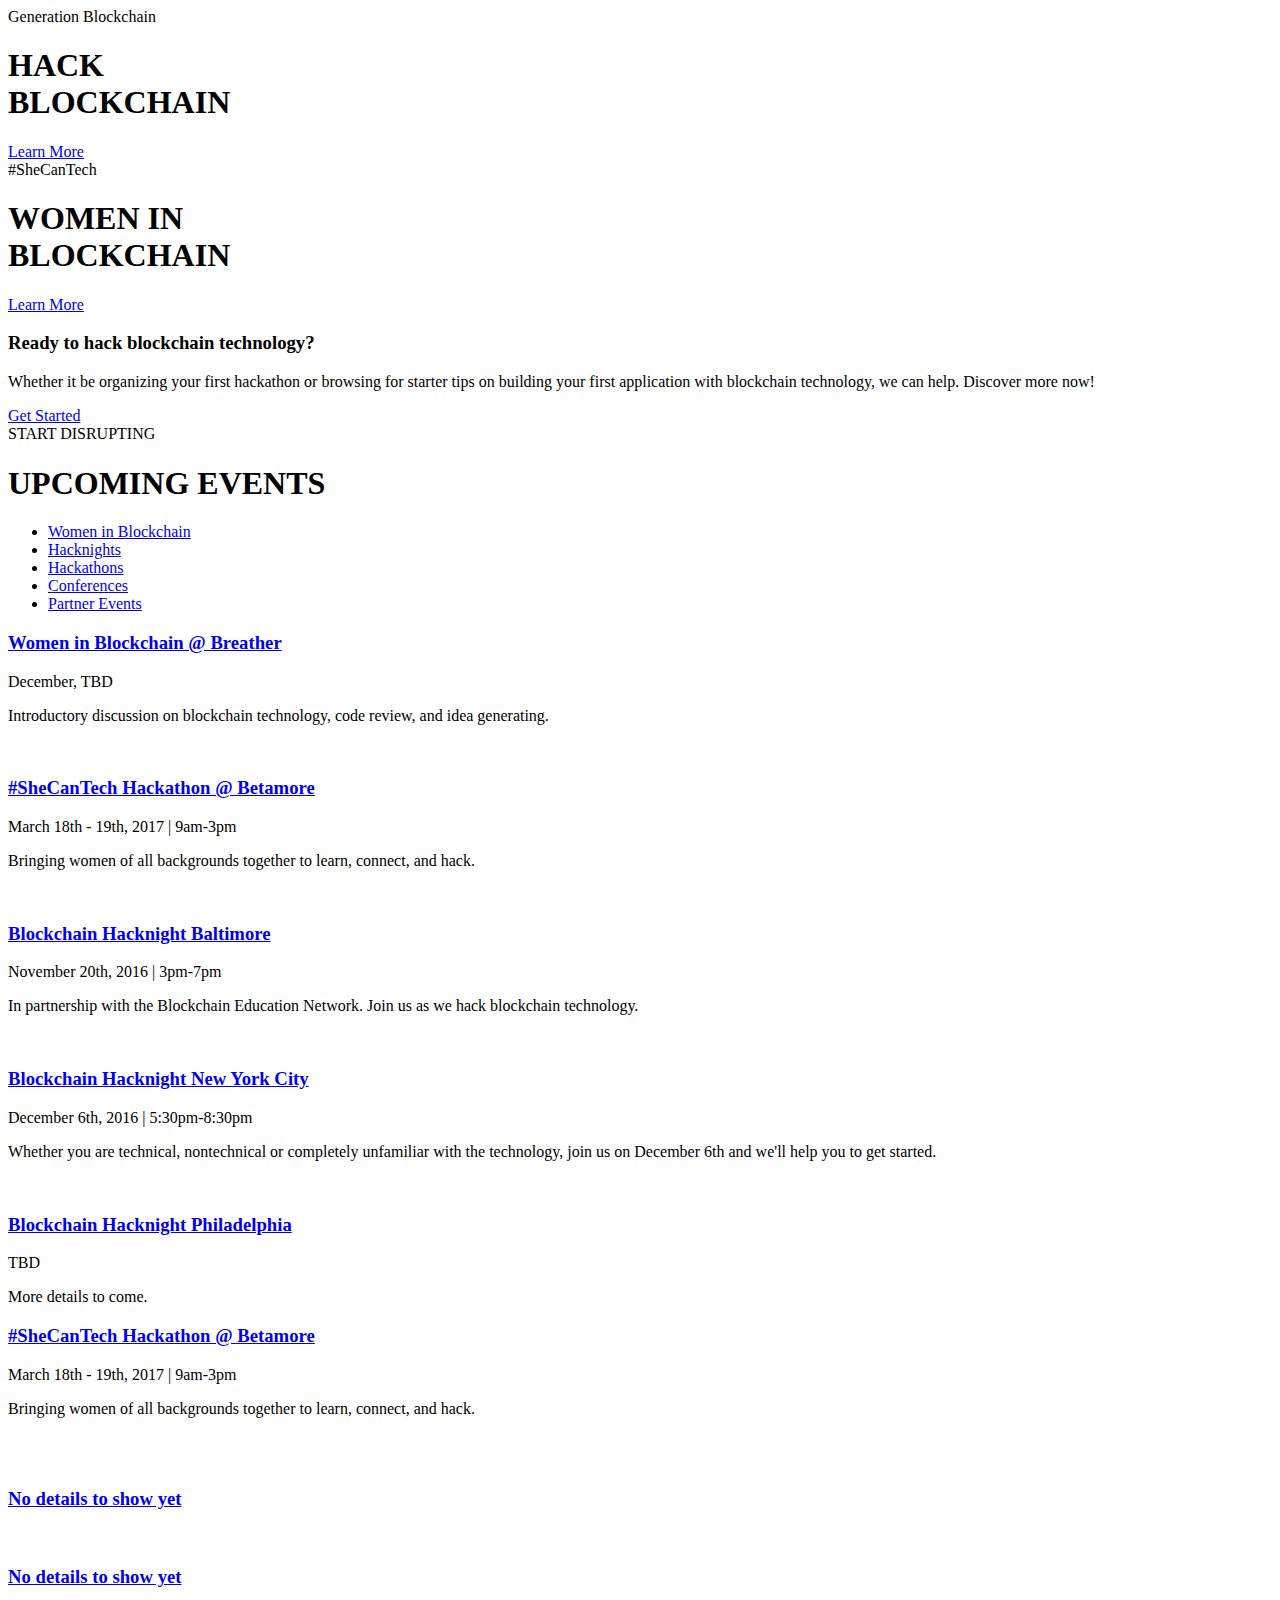
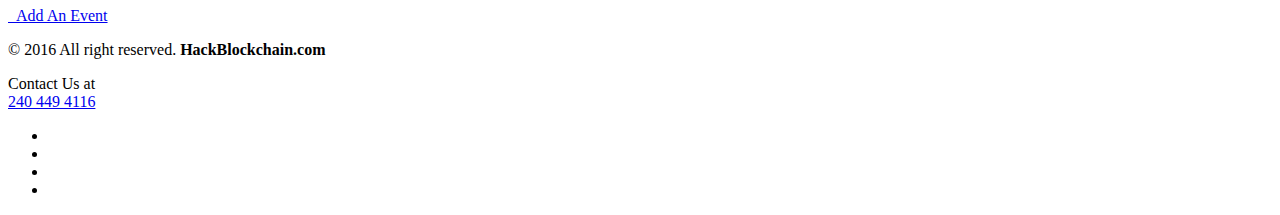
==== index.html @ 203daf5e "Update index.html" ====
<!DOCTYPE html>
<!--[if IE 9]> <html lang="en" class="ie9"> <![endif]-->
<!--[if !IE]><!--> <html lang="en"> <!--<![endif]-->
<head>
	<title>Hack Blockchain</title>

	<!-- Meta -->
  <meta charset="utf-8">
  <meta http-equiv="X-UA-Compatible" content="IE=Edge">
  <meta name="viewport" content="width=device-width, initial-scale=1.0">
  <meta name="description" content="HackBlockchain.com">
  <meta name="author" content="HackBlockchain.com">

	<!-- Web Fonts -->
	<link href='https://fonts.googleapis.com/css?family=Ek+Mukta:400,600,700' rel='stylesheet' type='text/css'>	<link href='https://fonts.googleapis.com/css?family=Niconne' rel='stylesheet' type='text/css'>

	<!-- CSS Global Compulsory -->
  <link rel="stylesheet" href="assets/plugins/bootstrap/css/bootstrap.min.css">
  <link rel="stylesheet" href="assets/css/app.css">
  <link rel="stylesheet" href="assets/css/blocks.css">
  <link rel="stylesheet" href="assets/css/one.style.css">

	<!-- CSS Footer -->

	<!-- CSS Implementing Plugins -->
	<link rel="stylesheet" href="assets/plugins/animate.css">
	<link rel="stylesheet" href="assets/plugins/line-icons/line-icons.css">
	<link rel="stylesheet" href="assets/plugins/font-awesome/css/font-awesome.min.css">
	<link rel="stylesheet" href="assets/plugins/owl-carousel2/assets/owl.carousel.css">
	<link rel="stylesheet" href="assets/plugins/cube-portfolio/cubeportfolio/css/css/cubeportfolio.min.css">
	<link rel="stylesheet" href="assets/plugins/cube-portfolio/cubeportfolio/custom/custom-cubeportfolio.css">
	<link rel="stylesheet" href="assets/plugins/hover-effects/css/custom-hover-effects.css">
	<link rel="stylesheet" href="assets/plugins/sky-forms-pro/skyforms/css/sky-forms.css">
	<link rel="stylesheet" href="assets/plugins/sky-forms-pro/skyforms/custom/custom-sky-forms.css">
	<link rel="stylesheet" href="assets/plugins/pace/pace-flash.css">

  <!-- CSS Theme -->
  <link rel="stylesheet" href="Site/assets/css/construction.style.css">
  <link rel="stylesheet" href="Site/assets/css/global.css">

  <!-- CSS Customization -->
</head>

<body id="body" data-spy="scroll" class="demo-lightbox-gallery font-main promo-padding-top">
	<main class="wrapper">

		<!-- Promo Block-->
		<section class="promo-section" id="intro">
			<div class="container-fluid no-column-space">
				<div class="row">
					<div class="col-sm-6">
						<div class="fullscreen-static-image1 fullheight promo-block">
							<div class="promo-block__content g-pr-50">
								<div class="text-right pull-right">
									<span class="promo__pretitle g-dp-block g-mb-20">Generation Blockchain</span>
									<h1 class="promo__title promo__title--right-bar g-pr-30 font-main g-mb-30">HACK<br> BLOCKCHAIN</h1>
									<a href="http://hacblockchain.org" class="btn-u btn-u--construction trim">Learn More <i class="g-ml-10 fa btn-u__fa fa-arrow-left"></i></a>
								</div>
							</div>
						</div>
					</div>

					<div class="col-sm-6">
						<div class="fullscreen-static-image2 fullheight promo-block">
							<div class="promo-block__content g-pl-50">
								<div class="text-left pull-left">
									<span class="promo__pretitle g-dp-block g-mb-20">#SheCanTech</span>
									<h1 class="promo__title g-pl-30 promo__title--left-bar font-main g-mb-30">WOMEN IN<br> BLOCKCHAIN</h1>
									<a href="http://herblockchain.org" class="btn-u btn-u--construction trim"><i class="g-mr-10 fa btn-u__fa fa-arrow-right"></i> Learn More</a>
								</div>
							</div>
						</div>
					</div>
				</div>
			</div>
		</section>
		<!-- End Promo Block -->

		<!-- About -->
		<section id="about">
			<div class="container-fluid no-padding with-bg with-bg--1">
				<div class="color-overlay"></div>
				<div class="container">
					<!-- call to action -->
					<div class=" row g-pt-20 g-pb-30">
						<div class="col-lg-12 col-sm-12">
							<div class="call-action-v1 call-action-v1-boxed">
		            <div class="call-action-v1-box">
		                <div class="call-action-v1-in">
		                    <h3 class="cta__title font-main">Ready to hack blockchain technology?</h3>
		                    <p class="cta__text">Whether it be organizing your first hackathon or browsing for starter tips on building your first application with blockchain technology, we can help. Discover more now!</p>
		                </div>
		                <div class="call-action-v1-in inner-btn page-scroll">
		                    <a href="#" class="btn-u btn-u--construction trim"><i class="g-mr-10 fa btn-u__fa fa-arrow-right"></i> Get Started</a>
		                </div>
		            </div>
			        </div>
		        </div>
					</div>
				</div>
			</div>
		</section>
		<!-- End About -->

		<!-- Our Services -->
		<section id="services">
			<div class="container content-lg g-pb-90">
				<div class="heading-v14 text-center g-mb-100">
					<span class="heading-v14__block-name g-dp-block g-mb-20">START DISRUPTING</span>
					<h1 class="heading-v14__title font-main">UPCOMING EVENTS</h1>
				</div>
				<!-- Tab v3 -->
				<div class="row tab-v3">
					<div class="col-sm-3">
						<ul class="nav nav-pills nav-stacked">
							<li class="active">
								<a href="#planning" data-toggle="tab">
							 		<i class="g-mr-10 fa tab__fa fa-arrow-right"></i> Women in Blockchain
							 	</a>
						 	</li>
							<li>
								<a href="#documentation" data-toggle="tab">
									<i class="g-mr-10 fa tab__fa fa-arrow-right"></i> Hacknights
								</a>
							</li>
							<li>
								<a href="#materials" data-toggle="tab">
									<i class="g-mr-10 fa tab__fa fa-arrow-right"></i> Hackathons
								</a>
							</li>
							<li>
								<a href="#exterior-d" data-toggle="tab">
									<i class="g-mr-10 fa tab__fa fa-arrow-right"></i> Conferences
								</a>
							</li>
							<li class="last">
								<a href="#interior-d" data-toggle="tab">
									<i class="g-mr-10 fa tab__fa fa-arrow-right"></i> Partner Events
								</a>
							</li>
						</ul>
					</div>
					<div class="col-sm-9">
						<div class="tab-content">
							<div class="tab-pane fade in active" id="planning">
								<div class="row">
									<div class="col-sm-4 g-sm-mb-50">
										<h3 class="service__title font-main g-mb-10"><a href="#">Women in Blockchain @ Breather</a></h3>
										<p class="service__text">December, TBD</p>
										<p>Introductory discussion on blockchain technology, code review, and idea generating.</p>
										<img class="img-responsive g-mb-20" src="Site/assets/img/download.png" alt="">
									</div>

									<div class="col-sm-4 g-sm-mb-50">
										<h3 class="service__title font-main g-mb-10"><a href="#">#SheCanTech Hackathon @ Betamore</a></h3>
										<p class="service__text">March 18th - 19th, 2017 | 9am-3pm</p>
										<p>Bringing women of all backgrounds together to learn, connect, and hack.</p>
										<img class="img-responsive g-mb-20" src="Site/assets/img/betamore-fb.jpg" alt="">
									</div>
								</div>
							</div>
							<div class="tab-pane fade in" id="documentation">
								<div class="row">
									<div class="col-sm-4 g-sm-mb-50">
										<h3 class="service__title font-main g-mb-10"><a href="#">Blockchain Hacknight Baltimore</a></h3>
										<p class="service__text">November 20th, 2016 | 3pm-7pm</p>
										<p>In partnership with the Blockchain Education Network. Join us as we hack blockchain technology.</p>
										<img class="img-responsive g-mb-20" src="Site/assets/img/unallocated.png" alt="">
									</div>

									<div class="col-sm-4 g-sm-mb-50">
										<h3 class="service__title font-main g-mb-10"><a href="#">Blockchain Hacknight New York City</a></h3>
										<p class="service__text">December 6th, 2016 | 5:30pm-8:30pm</p>
										<p> Whether you are technical, nontechnical or completely unfamiliar with the technology, join us on December 6th and we'll help you to get started.</p>
										<img class="img-responsive g-mb-20" src="Site/assets/img/byte-academy-logo.png" alt="">
									</div>

									<div class="col-sm-4">
										<h3 class="service__title font-main g-mb-10"><a href="#">Blockchain Hacknight Philadelphia</a></h3>
										<p class="service__text">TBD</p>
										<p>More details to come.</p>
									</div>
								</div>
							</div>
							<div class="tab-pane fade in" id="materials">
								<div class="row">
									<div class="col-sm-4 g-sm-mb-50">
										<h3 class="service__title font-main g-mb-10"><a href="#">#SheCanTech Hackathon @ Betamore</a></h3>
										<p class="service__text">March 18th - 19th, 2017 | 9am-3pm</p>
										<p>Bringing women of all backgrounds together to learn, connect, and hack.</p>
										<img class="img-responsive g-mb-20" src="Site/assets/img/betamore-fb.jpg" alt="">
									</div>
								</div>
							</div>
							<div class="tab-pane fade in" id="exterior-d">
								<div class="row">
									<div class="col-lg-12 g-mb-30">
										<img class="img-responsive g-mb-20" src="" alt="">
										<h3 class="service__title font-main g-mb-10"><a href="#">No details to show yet</a></h3>
									</div>
								</div>
							</div>
							<div class="tab-pane fade in" id="interior-d">
								<div class="row">
									<div class="row">
									<div class="col-lg-12 g-mb-30">
										<img class="img-responsive g-mb-20" src="" alt="">
										<h3 class="service__title font-main g-mb-10"><a href="#">No details to show yet</a></h3>
									</div>
								</div>
								</div>
							</div>
						</div>
						<a href="#" class="btn-u btn-u-default"><i class="fa fa-clock-o"></i>&nbsp;&nbsp;Add An Event</a>
					</div>
				</div>
				<!-- Tab v3 -->
			<!--</div>-->
			</div>
		</section>
		<!-- Footer -->
		<footer class="footer">
			<div class="container-fluid no-padding with-bg with-bg--6">
				<div class="color-overlay"></div>
				<div class="container content-md">
					<div class="row">
						<div class="col-md-5 text-left text-sm-center g-sm-mb-20 g-pt-30">
							<p class="footer__text">&copy; 2016 All right reserved.<strong> HackBlockchain.com</strong></p>
						</div>
						<div class="col-md-2 text-center g-sm-mb-20 g-pt-20">
							<p class="footer__support">Contact Us at<br> <span class="footer__support--phone"><a href="tel:2404494116">240 449 4116</a></span></p>
						</div>
						<div class="col-md-5 text-right text-sm-center g-pt-25">
							<ul class="list-inline footer__list">
								<li><a href="https://twitter.com/HackBlockchain"><i class="icon-custom footer__fa icon-sm fa fa-twitter"></i></a></li>
								<li><a href="https://github.com/HackBlock"><i class="icon-custom footer__fa icon-sm fa fa-github"></i></a></li>
								<li><a href="http://instagram.com/hackblockchain"><i class="icon-custom footer__fa icon-sm fa fa-instagram"></i></a></li>
								<li><a href="https://www.linkedin.com/company/HackBlockchain.com"><i class="icon-custom footer__fa icon-sm fa fa-linkedin"></i></a></li>
							</ul>
						</div>
					</div>
				</div>
			</div>
		</footer>
		<!-- End Footer -->
	</main>

	<!-- JS Global Compulsory -->
	<script src="assets/plugins/jquery/jquery.min.js"></script>
	<script src="assets/plugins/jquery/jquery-migrate.min.js"></script>
	<script src="assets/plugins/bootstrap/js/bootstrap.min.js"></script>

	<!-- JS Implementing Plugins -->
	<script src="assets/plugins/smoothScroll.js"></script>
	<script src="assets/plugins/jquery.easing.min.js"></script>
	<script src="assets/plugins/pace/pace.min.js"></script>
	<script src="assets/plugins/owl-carousel2/owl.carousel.min.js"></script>
 	<script src="assets/plugins/sky-forms-pro/skyforms/js/jquery.form.min.js"></script>
	<script src="assets/plugins/sky-forms-pro/skyforms/js/jquery.validate.min.js"></script>
	<script src="assets/plugins/cube-portfolio/cubeportfolio/js/jquery.cubeportfolio.min.js"></script>
	<script src="assets/plugins/modernizr.js"></script>
	<script src="assets/plugins/backstretch/jquery.backstretch.min.js"></script>

	<!-- JS Page Level-->
	<script src="assets/js/one.app.js"></script>
	<script src="Site/assets/js/plugins/owl2-carousel-v1.js"></script>
	<script src="Site/assets/js/plugins/owl2-carousel-v2.js"></script>
	<script src="Site/assets/js/plugins/owl2-carousel-v3.js"></script>
	<script src="Site/assets/js/plugins/cube-portfolio.js"></script>
 	<script src="Site/assets/js/forms/contact.js"></script>
	<script src="promo.js"></script>
	<script>
		$(function() {
			App.init();
			Owl2Carouselv1.initOwl2Carouselv1();
			Owl2Carouselv2.initOwl2Carouselv2();
			Owl2Carouselv3.initOwl2Carouselv3();
			ContactForm.initContactForm();
		});
	</script>
	<!--[if lt IE 10]>
	  <script src="../assets/plugins/sky-forms-pro/skyforms/js/jquery.placeholder.min.js"></script>
	<![endif]-->
</body>
</html>
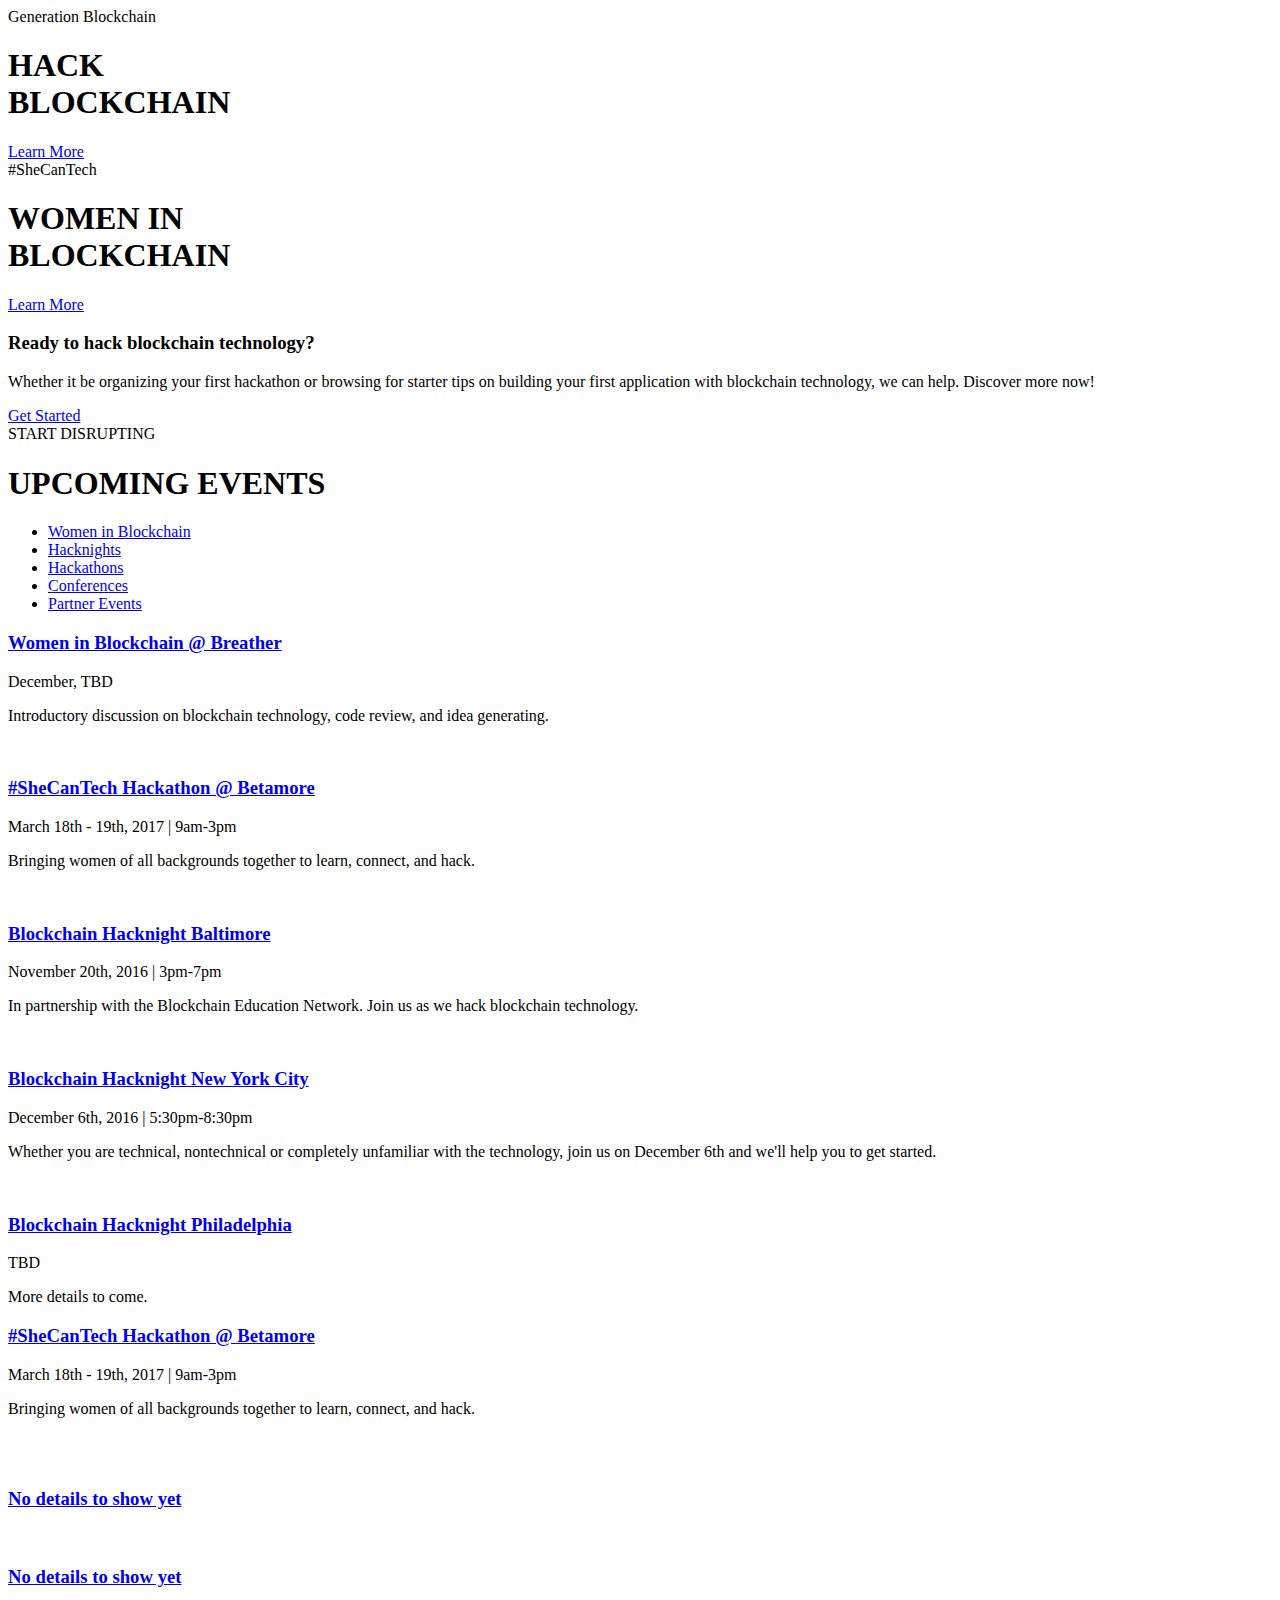
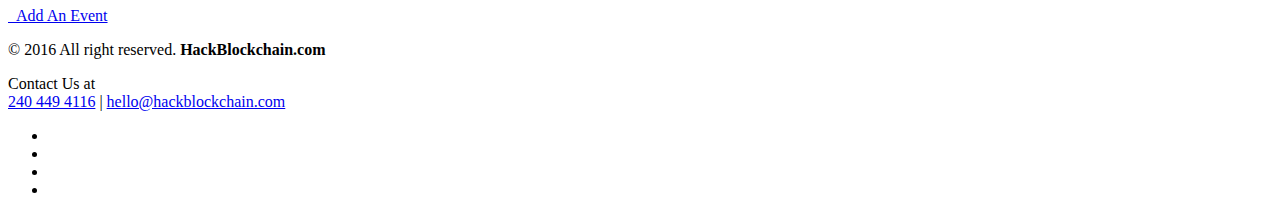
==== commit 4b6d688c: "Update index.html" ====
--- a/index.html
+++ b/index.html
@@ -54,7 +54,7 @@
 								<div class="text-right pull-right">
 									<span class="promo__pretitle g-dp-block g-mb-20">Generation Blockchain</span>
 									<h1 class="promo__title promo__title--right-bar g-pr-30 font-main g-mb-30">HACK<br> BLOCKCHAIN</h1>
-									<a href="http://hacblockchain.org" class="btn-u btn-u--construction trim">Learn More <i class="g-ml-10 fa btn-u__fa fa-arrow-left"></i></a>
+									<a href="http://hackblockchain.org" class="btn-u btn-u--construction trim">Learn More <i class="g-ml-10 fa btn-u__fa fa-arrow-left"></i></a>
 								</div>
 							</div>
 						</div>
@@ -91,7 +91,7 @@
 		                    <p class="cta__text">Whether it be organizing your first hackathon or browsing for starter tips on building your first application with blockchain technology, we can help. Discover more now!</p>
 		                </div>
 		                <div class="call-action-v1-in inner-btn page-scroll">
-		                    <a href="#" class="btn-u btn-u--construction trim"><i class="g-mr-10 fa btn-u__fa fa-arrow-right"></i> Get Started</a>
+		                    <a href="https://airtable.com/shrowaLKijEaXa9zI" class="btn-u btn-u--construction trim"><i class="g-mr-10 fa btn-u__fa fa-arrow-right"></i> Get Started</a>
 		                </div>
 		            </div>
 			        </div>
@@ -228,7 +228,7 @@
 							<p class="footer__text">&copy; 2016 All right reserved.<strong> HackBlockchain.com</strong></p>
 						</div>
 						<div class="col-md-2 text-center g-sm-mb-20 g-pt-20">
-							<p class="footer__support">Contact Us at<br> <span class="footer__support--phone"><a href="tel:2404494116">240 449 4116</a></span></p>
+							<p class="footer__support">Contact Us at<br> <span class="footer__support--phone"><a href="tel:2404494116">240 449 4116</a> | <a href="mailto:hello@hackblockchain.com">hello@hackblockchain.com</a></span></p>
 						</div>
 						<div class="col-md-5 text-right text-sm-center g-pt-25">
 							<ul class="list-inline footer__list">
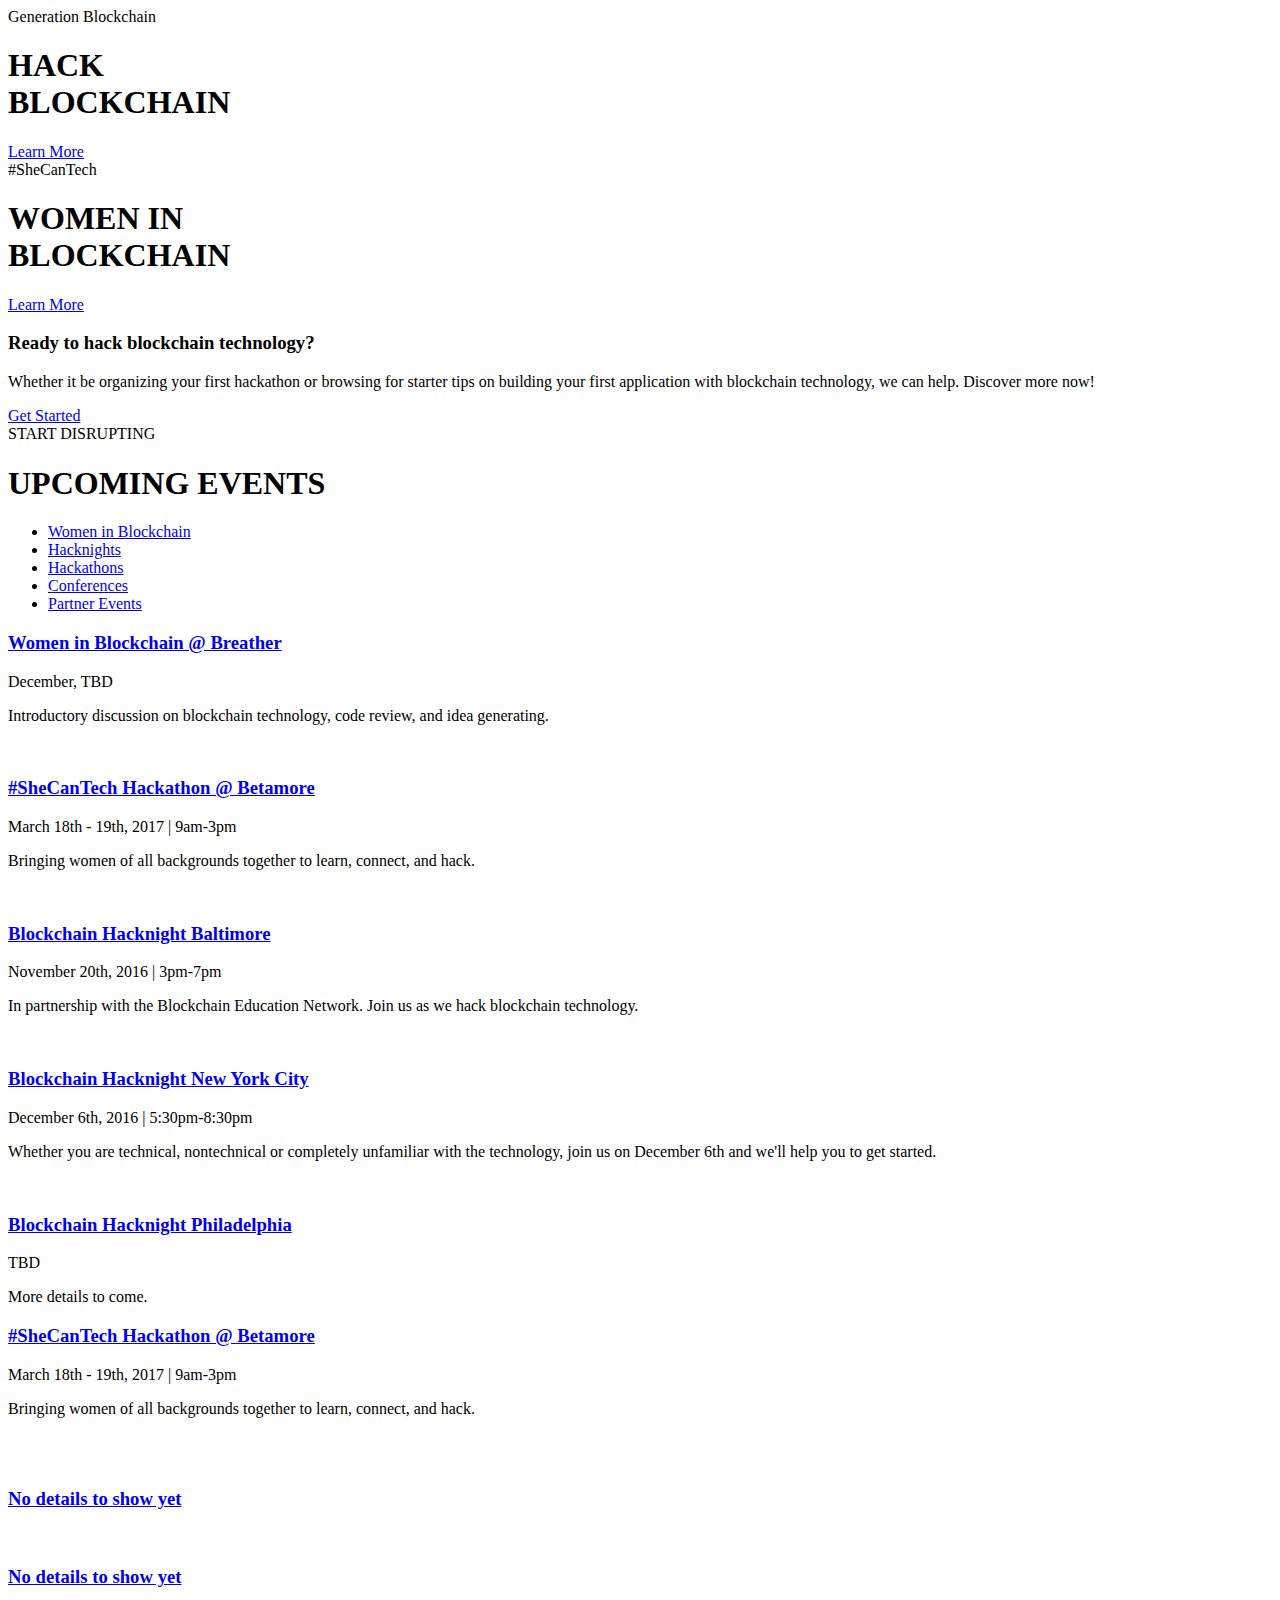
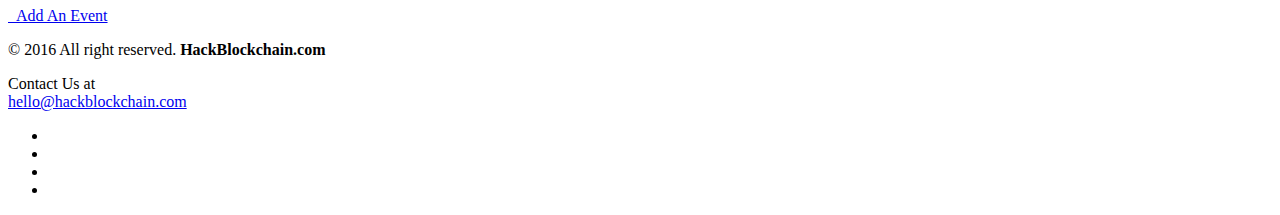
==== commit 12ba1357: "Update index.html" ====
--- a/index.html
+++ b/index.html
@@ -228,7 +228,7 @@
 							<p class="footer__text">&copy; 2016 All right reserved.<strong> HackBlockchain.com</strong></p>
 						</div>
 						<div class="col-md-2 text-center g-sm-mb-20 g-pt-20">
-							<p class="footer__support">Contact Us at<br> <span class="footer__support--phone"><a href="tel:2404494116">240 449 4116</a> | <a href="mailto:hello@hackblockchain.com">hello@hackblockchain.com</a></span></p>
+							<p class="footer__support">Contact Us at<br> <span class="footer__support--phone"><a href="mailto:hello@hackblockchain.com">hello@hackblockchain.com</a></span></p>
 						</div>
 						<div class="col-md-5 text-right text-sm-center g-pt-25">
 							<ul class="list-inline footer__list">
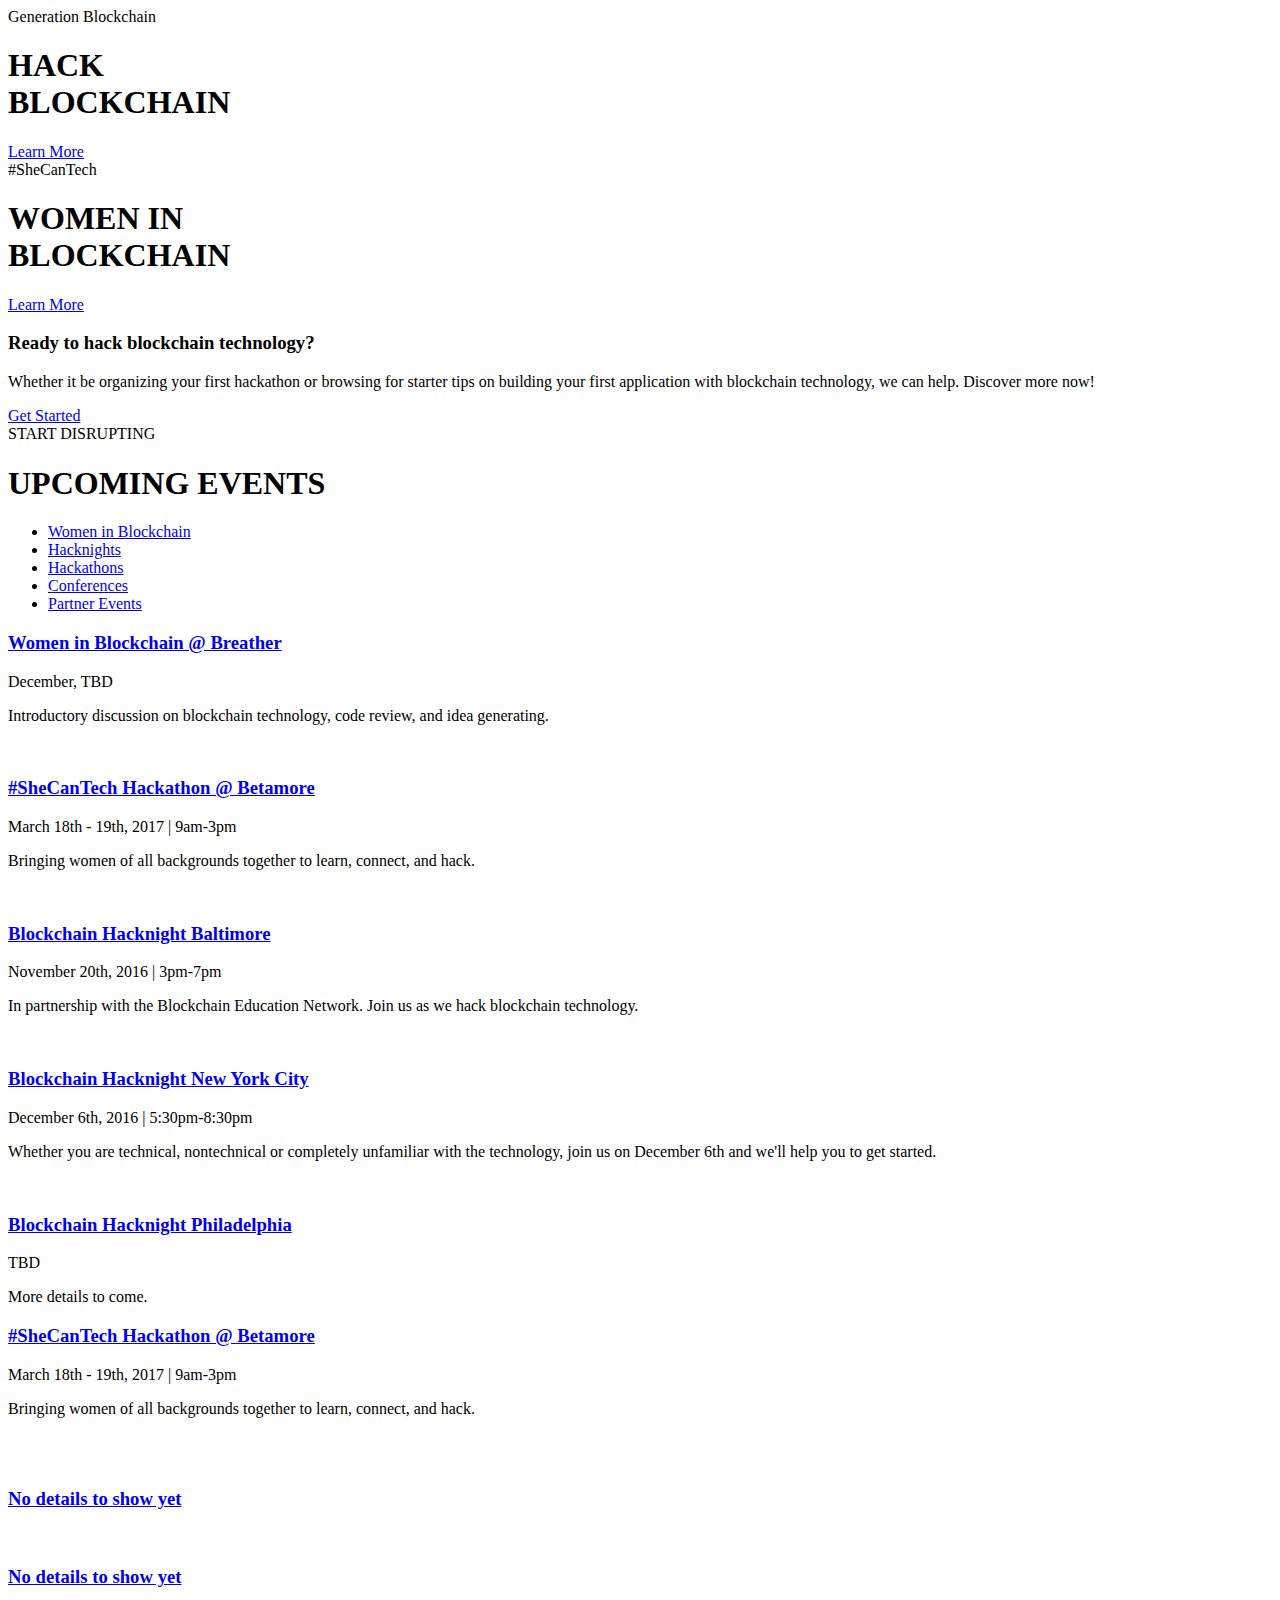
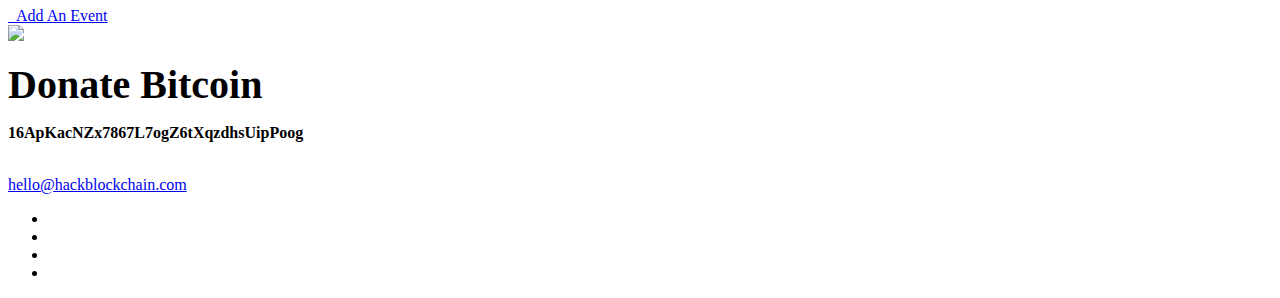
==== commit 30c497a0: "Update index.html" ====
--- a/index.html
+++ b/index.html
@@ -224,11 +224,15 @@
 				<div class="color-overlay"></div>
 				<div class="container content-md">
 					<div class="row">
-						<div class="col-md-5 text-left text-sm-center g-sm-mb-20 g-pt-30">
-							<p class="footer__text">&copy; 2016 All right reserved.<strong> HackBlockchain.com</strong></p>
-						</div>
-						<div class="col-md-2 text-center g-sm-mb-20 g-pt-20">
-							<p class="footer__support">Contact Us at<br> <span class="footer__support--phone"><a href="mailto:hello@hackblockchain.com">hello@hackblockchain.com</a></span></p>
+						<div class="col-md-5 text-left text-center">
+							<div class="row">
+							<img src="Site/assets/img/Address.png">
+							</div>
+							<span><p class="footer__text"><strong  style="font-size: 40px;"> Donate Bitcoin</strong></p></span>
+							<span><p class="footer__text"><strong> 16ApKacNZx7867L7ogZ6tXqzdhsUipPoog</strong></p></span>
+						</div>
+						<div class="col-md-2 text-center">
+							<p class="footer__support"><br> <span class="footer__support--phone"><a href="mailto:hello@hackblockchain.com">hello@hackblockchain.com</a></span></p>
 						</div>
 						<div class="col-md-5 text-right text-sm-center g-pt-25">
 							<ul class="list-inline footer__list">
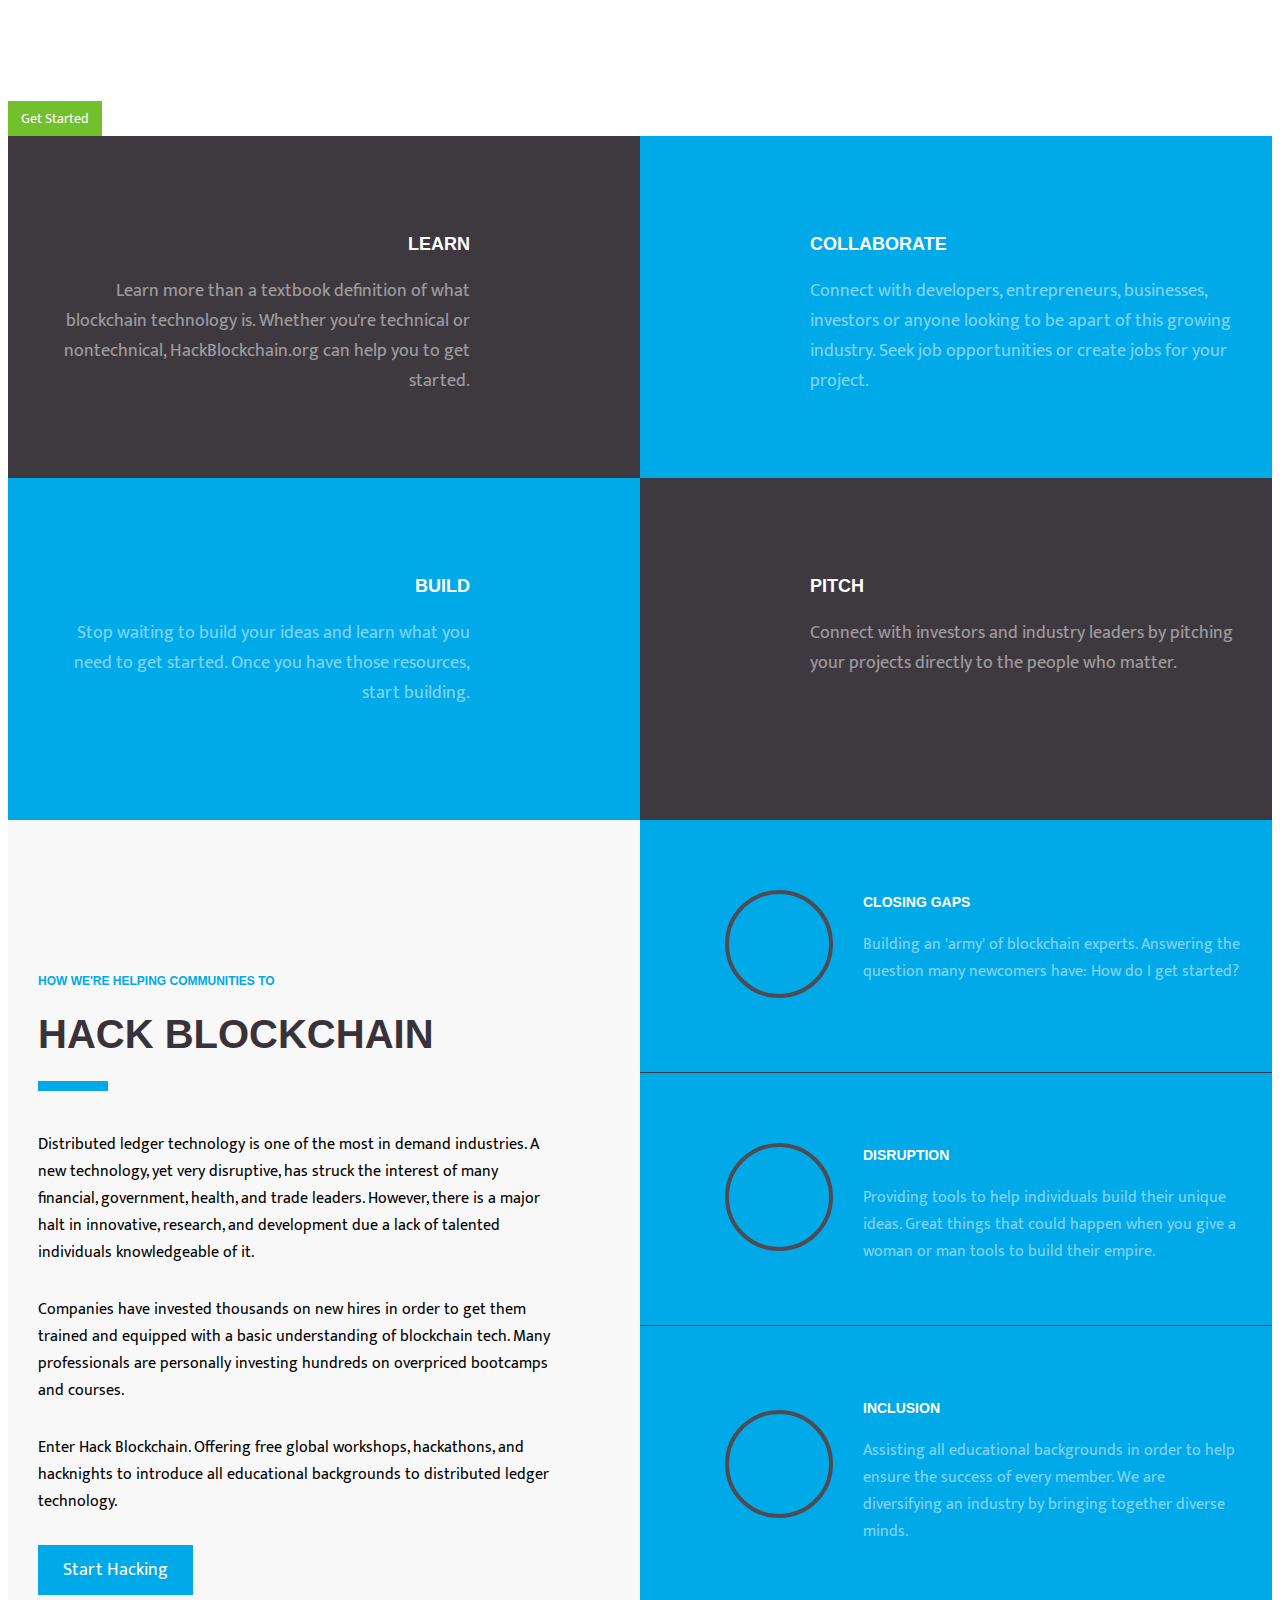
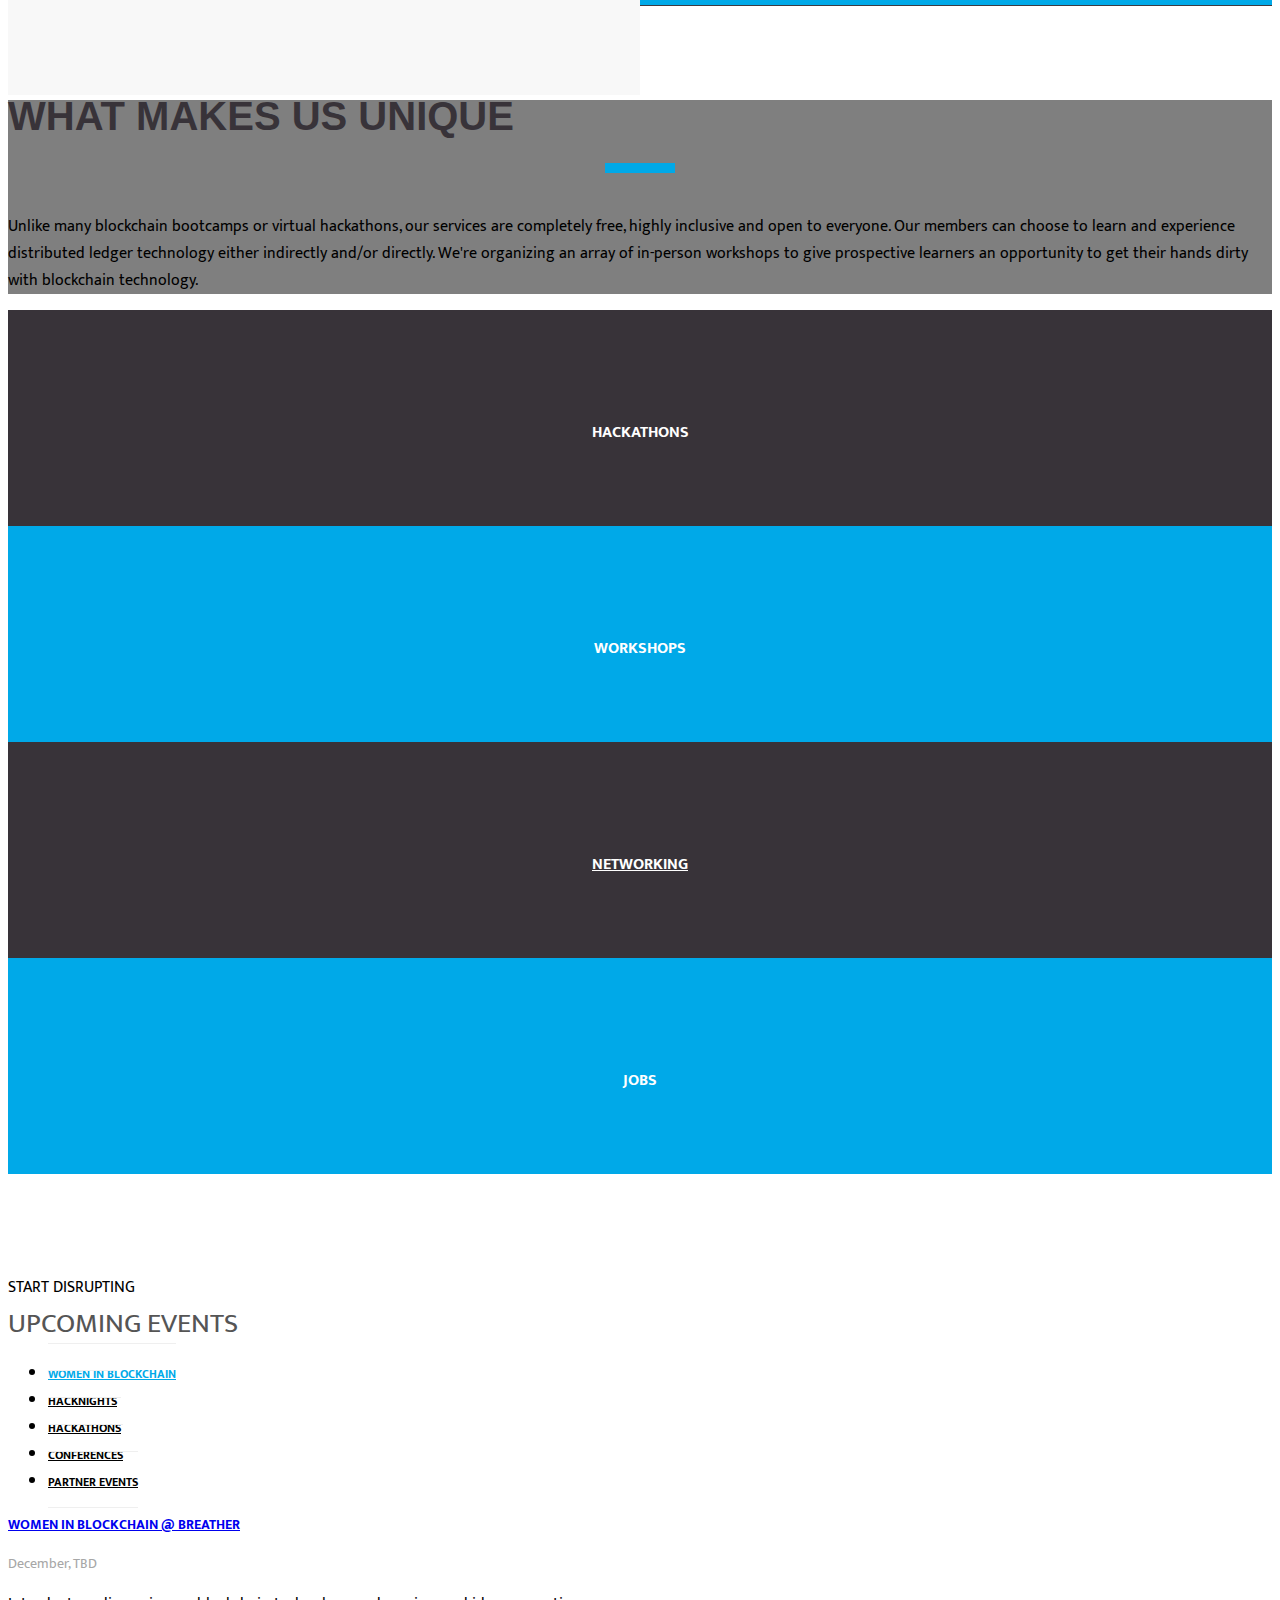
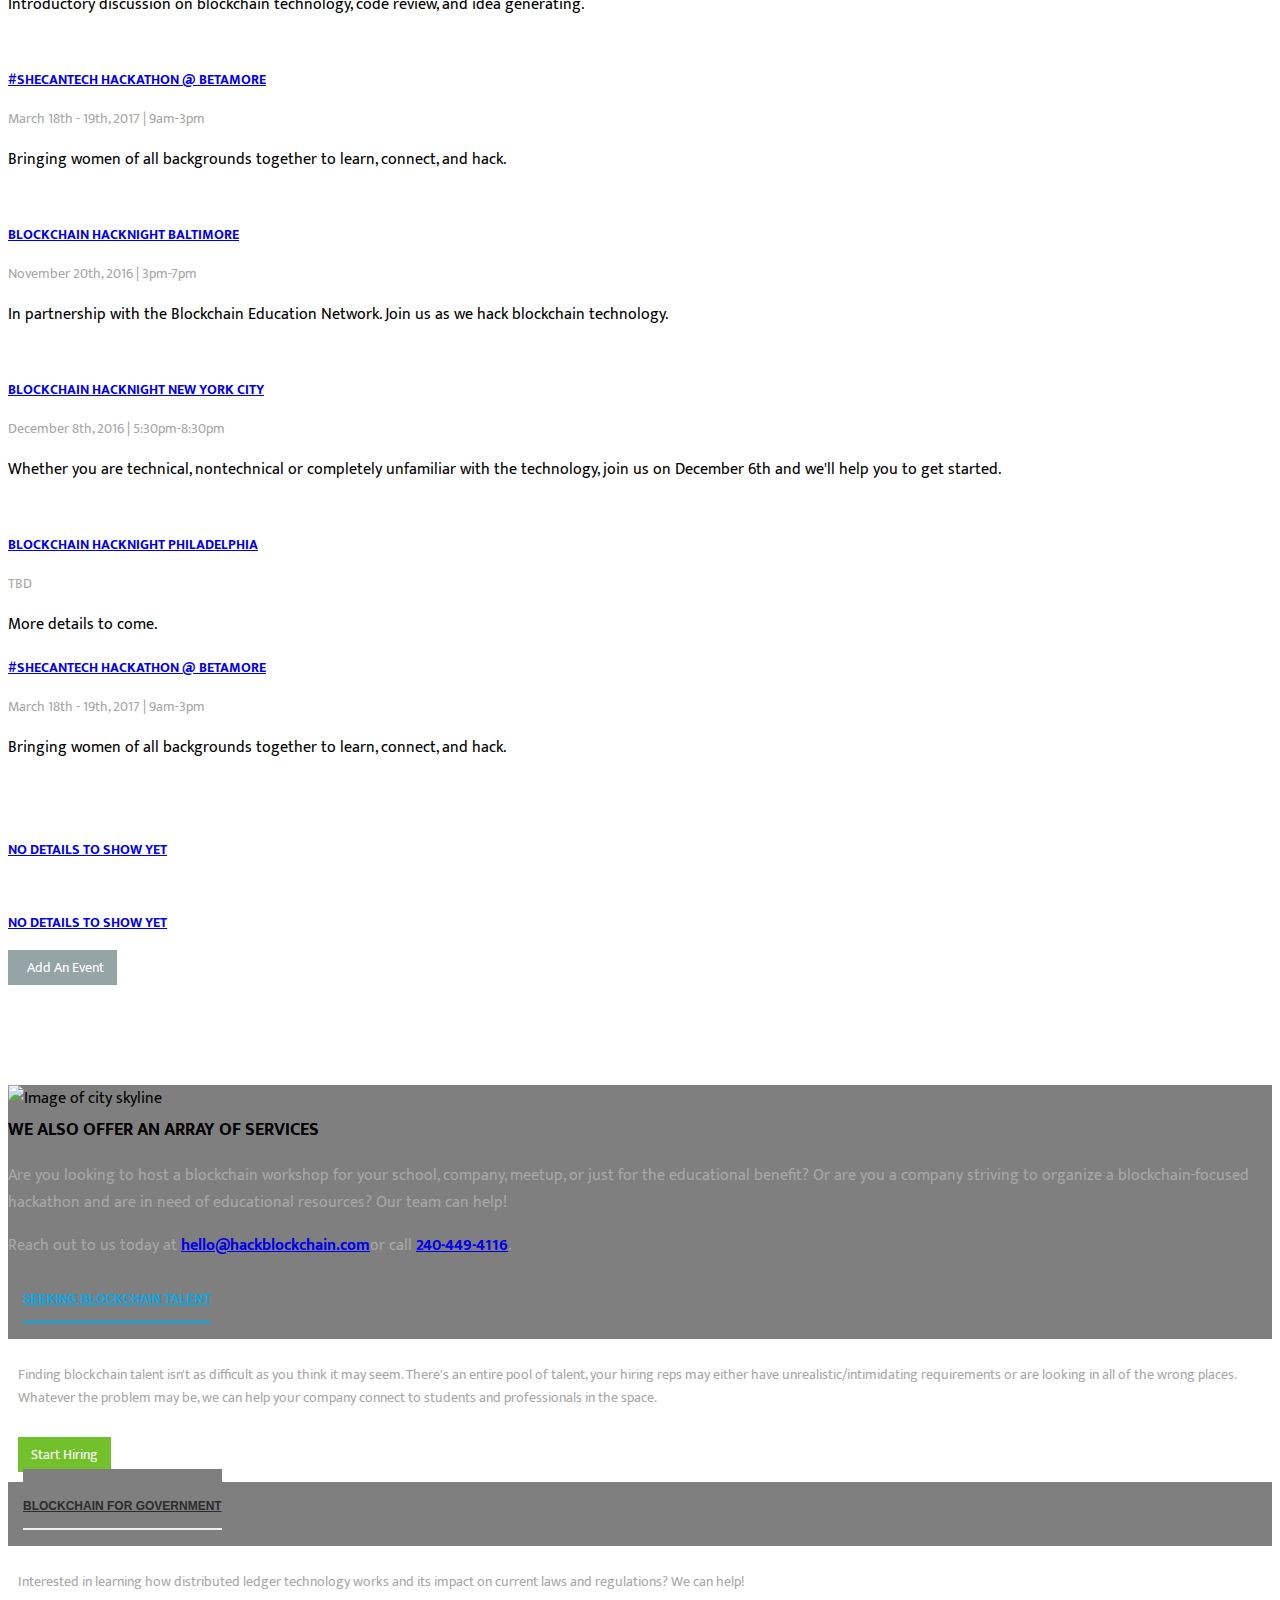
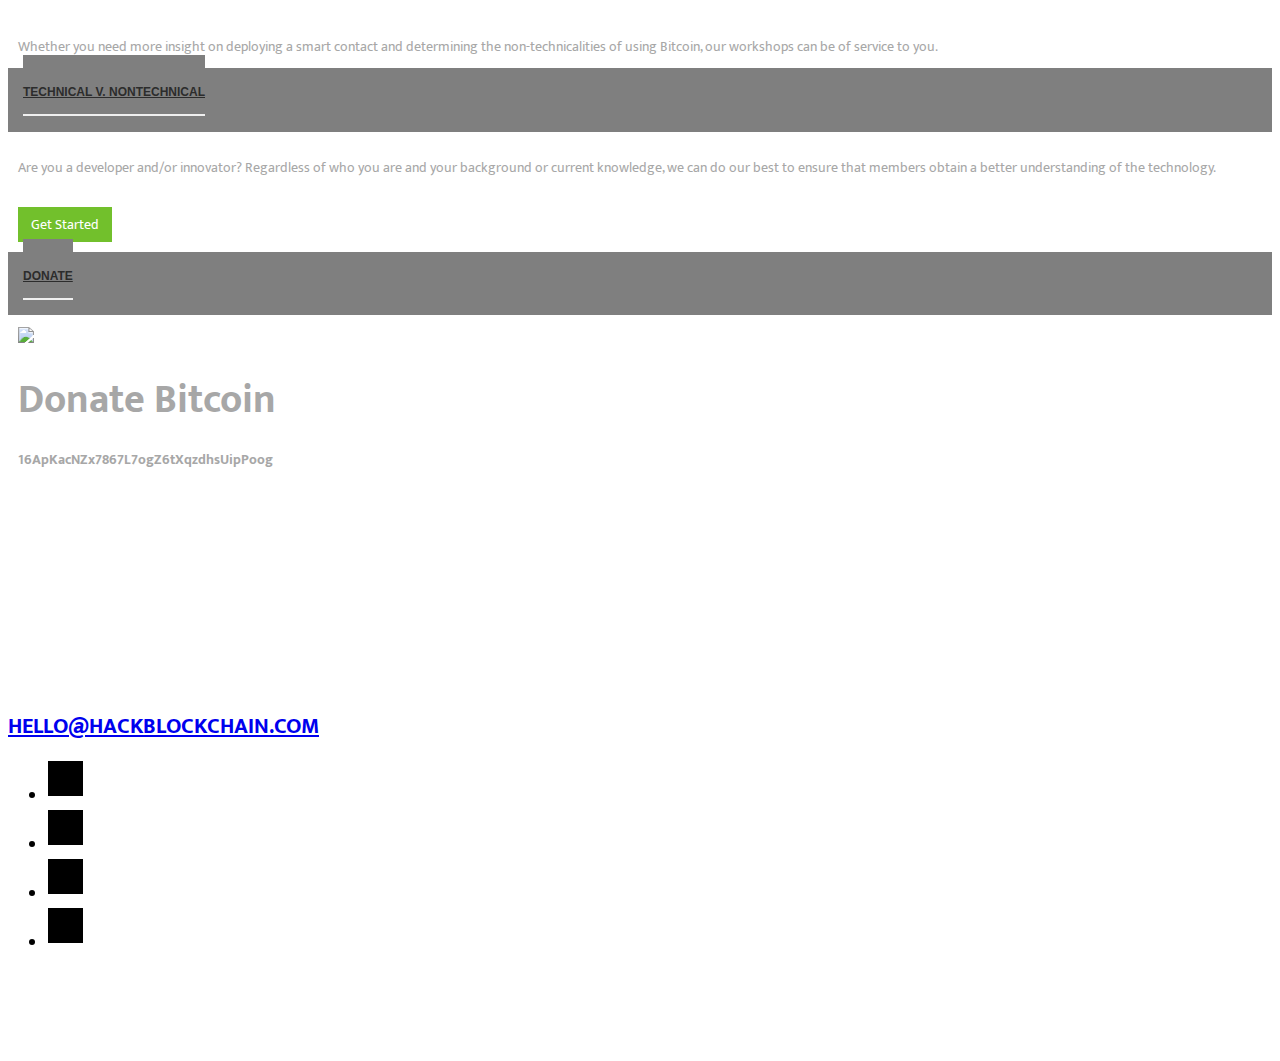
==== commit 84704a4d: "Update index.html" ====
--- a/index.html
+++ b/index.html
@@ -18,7 +18,7 @@
   <link rel="stylesheet" href="assets/plugins/bootstrap/css/bootstrap.min.css">
   <link rel="stylesheet" href="assets/css/app.css">
   <link rel="stylesheet" href="assets/css/blocks.css">
-  <link rel="stylesheet" href="assets/css/one.style.css">
+  <!--<link rel="stylesheet" href="assets/css/one.style.css">-->
 
 	<!-- CSS Footer -->
 
@@ -101,7 +101,119 @@
 			</div>
 		</section>
 		<!-- End About -->
-
+				<div class="chess-about-us equal-height-columns clearfix" id="About">
+		<div class="chess-about-us-item chess-about-us-item--1 equal-height-column" style="height:342px;">
+			<div class="chess-about-us-inner chess-about-us-inner--left">
+				<h3>LEARN</h3>
+				<p>Learn more than a textbook definition of what blockchain technology is. Whether you're technical or nontechnical, HackBlockchain.org can help you to get started. </p>
+			</div>
+		</div>
+		<div class="chess-about-us-item chess-about-us-item--2 chess-about-us-item--dark equal-height-column" style="height:342px;">
+			<div class="chess-about-us-inner chess-about-us-inner--right">
+				<h3>COLLABORATE</h3>
+				<p>Connect with developers, entrepreneurs, businesses, investors or anyone looking to be apart of this growing industry. Seek job opportunities or create jobs for your project.</p>
+			</div>
+		</div>
+		<div class="chess-about-us-item chess-about-us-item--3 chess-about-us-item--dark equal-height-column" style="height:342px;">
+			<div class="chess-about-us-inner chess-about-us-inner--left">
+				<h3>BUILD</h3>
+				<p>Stop waiting to build your ideas and learn what you need to get started. Once you have those resources, start building.</p>
+			</div>
+		</div>
+		<div class="chess-about-us-item chess-about-us-item--4 equal-height-column" style="height:342px;">
+			<div class="chess-about-us-inner chess-about-us-inner--right">
+				<h3>PITCH</h3>
+				<p>Connect with investors and industry leaders by pitching your projects directly to the people who matter.</p>
+			</div>
+		</div>
+	</div>
+	<!-- End About Us Block -->
+
+	<!-- Why We Block -->
+	<div class="why-we equal-height-columns g-heading-v7 g-mb-0 clearfix" id="WhyWe">
+		<div class="why-we-item why-we-item--light equal-height-column shannon-edit">
+			<div class="why-we-item-inner">
+				<h2 class="h2"><em class="block-name">HOW WE'RE HELPING COMMUNITIES TO</em> Hack Blockchain</h2>
+				<p>Distributed ledger technology is one of the most in demand industries. A new technology, yet very disruptive, has struck the interest of many financial, government, health, and trade leaders. However, there is a major halt in innovative, research, and development due a lack of talented individuals knowledgeable of it. </p>
+				<p>Companies have invested thousands on new hires in order to get them trained and equipped with a basic understanding of blockchain tech. Many professionals are personally investing hundreds on overpriced bootcamps and courses.</p>
+				<p>Enter Hack Blockchain. Offering free global workshops, hackathons, and hacknights to introduce all educational backgrounds to distributed ledger technology.</p>
+				<p><a href="https://airtable.com/shrowaLKijEaXa9zI" class="btn-u btn-u-lg btn-u-red btn-u-upper" type="submit">Start Hacking</a></p>
+			</div>
+		</div>
+
+		<div class="why-we-item why-we-item--dark equal-height-column shannon-edit">
+			<div class="why-we-item-inner">
+				<div class="g-display-table wow fadeInRight" data-wow-offset="20" data-wow-duration="1.75s">
+					<div class="g-display-td g-text-middle hidden-xs">
+						<i class="icon-custom icon-2lg rounded-x icon-color-u icon-border-v2 icon-line icon-magnet"></i>
+					</div>
+					<div class="g-display-td g-text-top">
+						<h4>CLOSING GAPS</h4>
+						<p>Building an 'army' of blockchain experts. Answering the question many newcomers have: How do I get started?</p>
+					</div>
+				</div>
+				<div class="g-display-table wow fadeInRight" data-wow-offset="20" data-wow-duration="1.75s">
+					<div class="g-display-td g-text-middle hidden-xs">
+						<i class="icon-custom icon-2lg rounded-x icon-color-u icon-border-v2 icon-line icon-magic-wand"></i>
+					</div>
+					<div class="g-display-td g-text-top">
+						<h4>DISRUPTION</h4>
+						<p>Providing tools to help individuals build their unique ideas. Great things that could happen when you give a woman or man tools to build their empire. </p>
+					</div>
+				</div>
+				<div class="g-display-table wow fadeInRight" data-wow-offset="20" data-wow-duration="1.75s">
+					<div class="g-display-td g-text-middle hidden-xs">
+						<i class="icon-custom icon-2lg rounded-x icon-color-u icon-border-v2 icon-line icon-calculator"></i>
+					</div>
+					<div class="g-display-td g-text-top">
+						<h4>INCLUSION</h4>
+						<p>Assisting all educational backgrounds in order to help ensure the success of every member. We are diversifying an industry by bringing together diverse minds.</p>
+					</div>
+				</div>
+			</div>
+		</div>
+	</div>
+	<!-- End Why We Block -->
+
+	<!-- What We Do Block -->
+		<section class="g-section-bg-gray">
+	<div class="container text-center g-heading-v7 g-mb-0" id="Services">
+	  <h2 class="h2"> What MAKES US UNIQUE</h2>
+	  <div class="row g-mb-70">
+			<div class="col-sm-8 col-sm-offset-2"><p>Unlike many blockchain bootcamps or virtual hackathons, our services are completely free, highly inclusive and open to everyone. Our members can choose to learn and experience distributed ledger technology either indirectly and/or directly. We're organizing an array of in-person workshops to give prospective learners an opportunity to get their hands dirty with blockchain technology.</p></div>
+		</div>
+		</div>
+			</section>
+		<!-- Contacts -->
+  <div class="contacts-v4 text-center g-heading-v7 equal-height-columns" id="Contact">
+		<div class="row">
+  		<div class="col-sm-3 contacts-v4-info contacts-v4-info--dark equal-height-column">
+  			<i class="icon-line icon-trophy icon-v4 g-mb-30"></i>
+  			<div>
+					<strong>HACKATHONS</strong>
+				</div>
+  		</div>
+  		<div class="col-sm-3 contacts-v4-info equal-height-column">
+  			<i class="icon-line icon-calculator icon-v4 g-mb-30"></i>
+  			<div>
+					<strong>WORKSHOPS</strong>
+				</div>
+  		</div>
+  		<div class="col-sm-3 contacts-v4-info contacts-v4-info--dark equal-height-column">
+  			<i class="icon-line icon-users icon-v4 g-mb-30"></i>
+  			<div>
+					<strong><a href="mailto:info@htmlstream.com">NETWORKING</a></strong>
+				</div>
+  		</div>
+  		<div class="col-sm-3 contacts-v4-info equal-height-column">
+  			<i class="icon-line icon-briefcase icon-v4 g-mb-30"></i>
+  			<div>
+					<strong>JOBS</strong>
+				</div>
+  		</div>
+  	</div>
+  </div>
+	<!-- End Contacts -->
 		<!-- Our Services -->
 		<section id="services">
 			<div class="container content-lg g-pb-90">
@@ -145,7 +257,7 @@
 							<div class="tab-pane fade in active" id="planning">
 								<div class="row">
 									<div class="col-sm-4 g-sm-mb-50">
-										<h3 class="service__title font-main g-mb-10"><a href="#">Women in Blockchain @ Breather</a></h3>
+										<h3 class="service__title font-main g-mb-10"><a href="https://airtable.com/shru7fbCODWfmwXlx">Women in Blockchain @ Breather</a></h3>
 										<p class="service__text">December, TBD</p>
 										<p>Introductory discussion on blockchain technology, code review, and idea generating.</p>
 										<img class="img-responsive g-mb-20" src="Site/assets/img/download.png" alt="">
@@ -170,7 +282,7 @@
 
 									<div class="col-sm-4 g-sm-mb-50">
 										<h3 class="service__title font-main g-mb-10"><a href="#">Blockchain Hacknight New York City</a></h3>
-										<p class="service__text">December 6th, 2016 | 5:30pm-8:30pm</p>
+										<p class="service__text">December 8th, 2016 | 5:30pm-8:30pm</p>
 										<p> Whether you are technical, nontechnical or completely unfamiliar with the technology, join us on December 6th and we'll help you to get started.</p>
 										<img class="img-responsive g-mb-20" src="Site/assets/img/byte-academy-logo.png" alt="">
 									</div>
@@ -211,13 +323,103 @@
 								</div>
 							</div>
 						</div>
-						<a href="#" class="btn-u btn-u-default"><i class="fa fa-clock-o"></i>&nbsp;&nbsp;Add An Event</a>
+						<a href="https://airtable.com/shrem6Fwz6Qj6Ooa3" class="btn-u btn-u-default"><i class="fa fa-clock-o"></i>&nbsp;&nbsp;Add An Event</a>
 					</div>
 				</div>
 				<!-- Tab v3 -->
 			<!--</div>-->
 			</div>
 		</section>
+		
+		<section id="about" class="g-section-bg-gray">
+		<div class="container">
+				<div class="g-pt-70 g-pb-80">
+					<div class="row">
+						<div class="col-md-5 g-pt-30">
+							<img class="img-responsive about__img g-mb-30" src="Site/assets/img/Jared_Frondu.jpg" alt="Image of city skyline">
+							<h3 class="about__title font-main g-mb-20">WE ALSO OFFER AN ARRAY OF SERVICES</h3>
+							<p class="about__text">Are you looking to host a blockchain workshop for your school, company, meetup, or just for the educational benefit? Or are you a company striving to organize a blockchain-focused hackathon and are in need of educational resources? Our team can help! </p>
+							<p class="about__text">Reach out to us today at <strong><a href="mailto:hello@hackblockchain.com">hello@hackblockchain.com</a></strong>or call <strong><a href="tel:240-449-4116">240-449-4116</a></strong>.</p>
+						</div>
+						<!-- Tabs -->
+						<div class="col-md-7">
+							<!-- Accordion v1 -->
+							<div class="panel-group acc-v1 plus-toggle " id="accordion-1">
+								<div class="panel panel-default">
+									<div class="panel-heading">
+										<h4 class="panel-title">
+											<a class="accordion-toggle g-pt-0" data-toggle="collapse" data-parent="#accordion-1" href="#collapse-One">
+												<span class="icon-user tab__icon g-mr-10"></span> SEEKING BLOCKCHAIN TALENT
+											</a>
+										</h4>
+									</div>
+									<div id="collapse-One" class="panel-collapse collapse in">
+										<div class="panel-body">
+											<p>Finding blockchain talent isn't as difficult as you think it may seem. There's an entire pool of talent, your hiring reps may either have unrealistic/intimidating requirements or are looking in all of the wrong places. Whatever the problem may be, we can help your company connect to students and professionals in the space.</p> <br/>
+
+											<a href="https://airtable.com/shrMFN0ZJgFZXVZA9" class="btn-u btn-u--construction trim"><i class="g-mr-15 fa btn-u__fa fa-arrow-right"></i> Start Hiring</a>
+										</div>
+									</div>
+								</div>
+
+								<div class="panel panel-default">
+									<div class="panel-heading">
+										<h4 class="panel-title">
+											<a class="accordion-toggle collapsed" data-toggle="collapse" data-parent="#accordion-1" href="#collapse-Two">
+												<span class="icon-calendar tab__icon g-mr-10"></span> BLOCKCHAIN FOR GOVERNMENT
+											</a>
+										</h4>
+									</div>
+									<div id="collapse-Two" class="panel-collapse collapse">
+										<div class="panel-body">
+											<p>Interested in learning how distributed ledger technology works and its impact on current laws and regulations? We can help!</p><br/>
+											<p>
+											Whether you need more insight on deploying a smart contact and determining the non-technicalities of using Bitcoin, our workshops can be of service to you.</p>
+										</div>
+									</div>
+								</div>
+
+								<div class="panel panel-default">
+									<div class="panel-heading">
+										<h4 class="panel-title">
+											<a class="accordion-toggle collapsed" data-toggle="collapse" data-parent="#accordion-1" href="#collapse-Three">
+												<span class="icon-settings tab__icon g-mr-10"></span> TECHNICAL V. NONTECHNICAL
+											</a>
+										</h4>
+									</div>
+									<div id="collapse-Three" class="panel-collapse collapse">
+										<div class="panel-body">
+											<p>Are you a developer and/or innovator? Regardless of who you are and your background or current knowledge, we can do our best to ensure that members obtain a better understanding of the technology. 
+											</p><br/>
+											<a href="http://hackblockchain.org" class="btn-u btn-u--construction trim"><i class="g-mr-15 fa btn-u__fa fa-arrow-right"></i> Get Started</a>
+										</div>
+									</div>
+								</div>
+
+								<div class="panel panel-default">
+									<div class="panel-heading">
+										<h4 class="panel-title">
+											<a class="accordion-toggle collapsed" data-toggle="collapse" data-parent="#accordion-1" href="#collapse-Four">
+												<span class="icon-credit-card tab__icon g-mr-10"></span> DONATE
+											</a>
+										</h4>
+									</div>
+									<div id="collapse-Four" class="panel-collapse collapse">
+										<div class="panel-body">
+											<img src="Site/assets/img/Address.png">
+											<span><p class="footer__text"><strong  style="font-size: 40px;"> Donate Bitcoin</strong></p></span>
+							<span><p class="footer__text"><strong> 16ApKacNZx7867L7ogZ6tXqzdhsUipPoog</strong></p></span>
+										</div>
+									</div>
+								</div>
+							</div>
+							<!-- End Accordion v1 -->
+						</div>
+					</div>
+				</div>
+			</div>
+		</section>
+		<!-- End About -->
 		<!-- Footer -->
 		<footer class="footer">
 			<div class="container-fluid no-padding with-bg with-bg--6">
@@ -226,10 +428,9 @@
 					<div class="row">
 						<div class="col-md-5 text-left text-center">
 							<div class="row">
-							<img src="Site/assets/img/Address.png">
-							</div>
-							<span><p class="footer__text"><strong  style="font-size: 40px;"> Donate Bitcoin</strong></p></span>
-							<span><p class="footer__text"><strong> 16ApKacNZx7867L7ogZ6tXqzdhsUipPoog</strong></p></span>
+							<span><p class="footer__text"><strong  style="font-size: 40px;"> HackBlockchain.com</strong></p></span>
+							</div>
+							<span><p class="footer__text"><strong> Founded by Shannon Foster</strong></p></span>
 						</div>
 						<div class="col-md-2 text-center">
 							<p class="footer__support"><br> <span class="footer__support--phone"><a href="mailto:hello@hackblockchain.com">hello@hackblockchain.com</a></span></p>
--- a/assets/css/app.css
+++ b/assets/css/app.css
@@ -0,0 +1,2602 @@
+/*
+ * Template Name: Unify - Responsive Bootstrap Template
+ * Description: Business, Corporate, Portfolio, E-commerce, Blog and One Page Template.
+ * Version: 1.9
+ * Author: @htmlstream
+ * Website: http://htmlstream.com
+*/
+
+/*Additional Revisions Made By Shannon Foster*/
+/*Thematic Break
+------------------------------------*/
+hr {
+	margin: 30px 0;
+}
+
+hr.hr-xs {
+	margin: 10px 0;
+}
+
+hr.hr-md {
+	margin: 20px 0;
+}
+
+hr.hr-lg {
+	margin: 40px 0;
+}
+
+/*Headings
+------------------------------------*/
+h1 {
+	font-size: 28px;
+	line-height: 35px;
+}
+h2 {
+	font-size: 24px;
+	line-height: 33px;
+}
+h3 {
+	font-size: 20px;
+	line-height: 27px;
+}
+h4 {
+	line-height: 25px;
+}
+h5 {
+	line-height: 20px;
+}
+h6 {
+	line-height: 18px;
+}
+
+.font-open-sans {
+	font-family: "Open Sans", Arial, sans-serif;
+}
+
+h1, h2, h3, h4, h5, h6 {
+	color: #555;
+	margin-top: 5px;
+	text-shadow: none;
+	font-weight: normal;
+	font-family: "Open Sans", Arial, sans-serif;
+}
+
+h1 i, h2 i, h3 i, h4 i, h5 i, h6 i {
+	margin-right: 5px;
+}
+
+/*Block Headline*/
+.headline {
+	display: block;
+	margin: 10px 0 25px 0;
+	border-bottom: 1px dotted #e4e9f0;
+}
+
+.headline h2 {
+	font-size: 22px;
+}
+
+.headline h2,
+.headline h3,
+.headline h4 {
+	margin: 0 0 -2px 0;
+	padding-bottom: 5px;
+	display: inline-block;
+	border-bottom: 2px solid #72c02c;
+}
+
+.headline-md {
+	margin-bottom: 15px;
+}
+
+.headline-md h2 {
+	font-size: 21px;
+}
+
+/*Heading Options*/
+.heading {
+	text-align: center;
+}
+
+.heading h2 {
+	padding: 0 12px;
+	position: relative;
+	display: inline-block;
+	line-height: 34px !important; /*For Tagline Boxes*/
+}
+
+.heading h2:before,
+.heading h2:after {
+	content: ' ';
+	width: 70%;
+	position: absolute;
+	border-width: 1px;
+	border-color: #bbb;
+}
+
+.heading h2:before {
+	right: 100%;
+}
+
+.heading h2:after {
+	left: 100%;
+}
+
+@media (max-width: 768px) {
+	.heading h2:before,
+	.heading h2:after {
+		width: 20%;
+	}
+}
+
+/*Headline v1*/
+.heading-v1 h2:before,
+.heading-v1 h2:after {
+	top: 15px;
+	height: 6px;
+	border-top-style: solid;
+	border-bottom-style: solid;
+}
+
+/*Headline v2*/
+.heading-v2 h2:before,
+.heading-v2 h2:after {
+	top: 15px;
+	height: 6px;
+	border-top-style: dashed;
+	border-bottom-style: dashed;
+}
+
+/*Headline v3*/
+.heading-v3 h2:before,
+.heading-v3 h2:after {
+	top: 15px;
+	height: 6px;
+	border-top-style: dotted;
+	border-bottom-style: dotted;
+}
+
+/*Headline v4*/
+.heading-v4 h2:before,
+.heading-v4 h2:after {
+	top: 17px;
+	border-bottom-style: solid;
+}
+
+/*Headline v5*/
+.heading-v5 h2:before,
+.heading-v5 h2:after {
+	top: 17px;
+	border-bottom-style: dashed;
+}
+
+/*Headline v6*/
+.heading-v6 h2:before,
+.heading-v6 h2:after {
+	top: 17px;
+	border-bottom-style: dotted;
+}
+
+/*Heading Titles v1*/
+.title-v1 {
+	z-index: 1;
+	position: relative;
+	text-align: center;
+	margin-bottom: 60px;
+}
+
+.title-v1 h1,
+.title-v1 h2 {
+	color: #444;
+	font-size: 28px;
+	position: relative;
+	margin-bottom: 15px;
+	padding-bottom: 20px;
+	text-transform: uppercase;
+	font-family: "Open Sans", Arial, sans-serif;
+}
+
+.title-v1 h1:after,
+.title-v1 h2:after {
+	bottom: 0;
+	left: 50%;
+	height: 1px;
+	width: 70px;
+	content: " ";
+	margin-left: -35px;
+	position: absolute;
+	background: #72c02c;
+}
+
+.title-v1 p {
+	font-size: 17px;
+	font-weight: 200;
+}
+
+/*Heading Titles v2*/
+h2.title-v2 {
+	color: #555;
+	position: relative;
+	margin-bottom: 30px;
+}
+
+h2.title-v2:after {
+	left: 0;
+	width: 70px;
+	height: 2px;
+	content: " ";
+	bottom: -10px;
+	background: #555;
+	position: absolute;
+}
+
+h1.title-v2.title-center,
+h2.title-v2.title-center,
+h3.title-v2.title-center {
+	text-align: center;
+}
+
+h1.title-v2.title-center:after,
+h2.title-v2.title-center:after,
+h3.title-v2.title-center:after {
+	left: 50%;
+	width: 70px;
+	margin-left: -35px;
+}
+
+h1.title-light,
+h2.title-light,
+h3.title-light {
+	color: #fff;
+}
+
+h2.title-light:after {
+	background: #fff;
+}
+
+/*Heading Title v3*/
+h1[class^="title-v3-"],
+h2[class^="title-v3-"],
+h3[class^="title-v3-"] {
+	color: #555;
+}
+
+h2.title-v3-xlg {
+	font-size: 28px;
+	line-height: 32px;
+}
+
+h1.title-v3-lg,
+h2.title-v3-lg {
+	font-size: 24px;
+	line-height: 28px;
+}
+
+h1.title-v3-md,
+h2.title-v3-md {
+	font-size: 20px;
+	line-height: 24px;
+}
+
+h2.title-v3-sm,
+h3.title-v3-md {
+	font-size: 18px;
+	line-height: 24px;
+}
+
+h3.title-v3-md {
+	line-height: 22px;
+}
+
+h3.title-v3-sm {
+	font-size: 16px;
+	line-height: 20px;
+}
+
+h2.title-v3-xs {
+	font-size: 16px;
+	line-height: 22px;
+}
+
+h3.title-v3-xs {
+	font-size: 14px;
+	margin-bottom: 0;
+}
+
+/*Title v4*/
+.title-v4 {
+	font-size: 18px;
+	margin: 0 0 20px;
+	font-weight: bold;
+	position: relative;
+	text-transform: uppercase;
+	border-bottom: 3px solid #333;
+}
+
+/*Headline Center*/
+.headline-center {
+	text-align: center;
+	position: relative;
+}
+
+.headline-center h2 {
+	color: #555;
+	font-size: 24px;
+	position: relative;
+	margin-bottom: 20px;
+	padding-bottom: 15px;
+}
+
+.headline-center h2:after {
+	left: 50%;
+	z-index: 1;
+	width: 30px;
+	height: 2px;
+	content: " ";
+	bottom: -5px;
+	margin-left: -15px;
+	text-align: center;
+	position: absolute;
+	background: #72c02c;
+}
+
+.headline-center p {
+	/*color: #999;*/
+	font-size: 14px;
+	/*padding: 0 150px;*/
+}
+
+@media (max-width: 991px) {
+	.headline-center p {
+		padding: 0 50px;
+	}
+}
+
+.headline-center.headline-light h2 {
+	color: #fff;
+}
+
+.headline-center.headline-light p {
+	color: #eee;
+}
+
+/*Headline Center v2*/
+.headline-center-v2 {
+	z-index: 0;
+	text-align: center;
+	position: relative;
+}
+
+.headline-center-v2 h2 {
+	color: #555;
+	font-size: 24px;
+	margin-bottom: 20px;
+	text-transform: uppercase;
+}
+
+.headline-center-v2 span.bordered-icon {
+	color: #fff;
+	padding: 0 10px;
+	font-size: 15px;
+	line-height: 18px;
+	position: relative;
+	margin-bottom: 25px;
+	display: inline-block;
+}
+
+.headline-center-v2 span.bordered-icon:before,
+.headline-center-v2 span.bordered-icon:after {
+	top: 8px;
+	height: 1px;
+	content: " ";
+	width: 100px;
+	background: #fff;
+	position: absolute;
+}
+
+.headline-center-v2 span.bordered-icon:before {
+	left: 100%;
+}
+
+.headline-center-v2 span.bordered-icon:after {
+	right: 100%;
+}
+
+.headline-center-v2 p {
+	color: #555;
+	font-size: 14px;
+	padding: 0 70px;
+}
+
+.headline-center-v2.headline-center-v2-dark p {
+	color: #666;
+}
+
+.headline-center-v2.headline-center-v2-dark span.bordered-icon {
+	color: #666;
+}
+
+.headline-center-v2.headline-center-v2-dark span.bordered-icon:before,
+.headline-center-v2.headline-center-v2-dark span.bordered-icon:after {
+	background: #666;
+}
+
+/*Headline Left*/
+.headline-left {
+	position: relative;
+}
+
+.headline-left .headline-brd {
+	color: #555;
+	position: relative;
+	margin-bottom: 25px;
+	padding-bottom: 10px;
+}
+
+.headline-left .headline-brd:after {
+	left: 1px;
+	z-index: 1;
+	width: 30px;
+	height: 2px;
+	content: " ";
+	bottom: -5px;
+	position: absolute;
+	background: #72c02c;
+}
+
+/*Headline v2
+------------------------------------*/
+.headline-v2 {
+	display: block;
+	background: #fff;
+	padding: 1px 10px;
+	margin: 0 0 20px 0;
+	border-left: 2px solid #000;
+}
+
+.headline-v2 h2 {
+	margin: 3px 0;
+	font-size: 20px;
+	font-weight: 200;
+}
+
+/*Heading Sizes
+------------------------------------*/
+h2.heading-md {
+	font-size: 20px;
+	line-height: 24px;
+}
+
+h2.heading-sm,
+h3.heading-md {
+	font-size: 18px;
+	line-height: 24px;
+}
+
+h3.heading-md {
+	line-height: 22px;
+}
+
+h3.heading-sm {
+	font-size: 16px;
+	line-height: 20px;
+}
+
+h2.heading-xs {
+	font-size: 16px;
+	line-height: 22px;
+}
+
+h3.heading-xs {
+	font-size: 14px;
+	margin-bottom: 0;
+}
+
+/*Devider
+------------------------------------*/
+.devider.devider-dotted {
+	border-top: 2px dotted #eee;
+}
+.devider.devider-dashed {
+	border-top: 2px dashed #eee;
+}
+
+.devider.devider-db {
+	height: 5px;
+	border-top: 1px solid #eee;
+	border-bottom: 1px solid #eee;
+}
+.devider.devider-db-dashed {
+	height: 5px;
+	border-top: 1px dashed #ddd;
+	border-bottom: 1px dashed #ddd;
+}
+.devider.devider-db-dotted {
+	height: 5px;
+	border-top: 1px dotted #ddd;
+	border-bottom: 1px dotted #ddd;
+}
+
+/*Tables
+------------------------------------*/
+/*Basic Tables*/
+.table thead > tr > th {
+	border-bottom: none;
+}
+
+@media (max-width: 768px) {
+	.table th.hidden-sm,
+	.table td.hidden-sm {
+		display: none !important;
+	}
+}
+
+/*Forms
+------------------------------------*/
+.form-control {
+	box-shadow: none;
+	border-radius: 0;
+}
+
+.input-group-addon {
+	border-radius: 0;
+}
+
+.form-control:focus {
+	border-color: #bbb;
+	box-shadow: 0 0 2px #c9c9c9;
+}
+
+/*Form Spacing*/
+.form-spacing .form-control {
+	margin-bottom: 15px;
+}
+
+/*Form Icons*/
+.input-group-addon {
+	color: #b3b3b3;
+	font-size: 14px;
+	background: #fff;
+}
+
+/*Navigation
+------------------------------------*/
+.dropdown-menu,
+.navbar-toggle {
+	border-radius: 0;
+}
+
+/*Button Styles
+------------------------------------*/
+.btn {
+	box-shadow: none;
+	border-radius: 0;
+}
+.btn-u {
+	border: 0;
+	color: #fff;
+	font-size: 14px;
+	cursor: pointer;
+	font-weight: 400;
+	padding: 6px 13px;
+	position: relative;
+	background: #72c02c;
+	white-space: nowrap;
+	display: inline-block;
+	text-decoration: none;
+}
+.btn-u:hover {
+	color: #fff;
+	text-decoration: none;
+	transition: all 0.3s ease-in-out;
+}
+
+.btn-u.btn-block {
+	text-align: center;
+}
+
+.btn-u-sm,
+a.btn-u-sm {
+	padding: 3px 12px;
+}
+
+.btn-u-md,
+a.btn-u-md {
+	padding: 10px 20px;
+}
+
+.btn-u-lg,
+a.btn-u-lg {
+	font-size: 18px;
+	padding: 10px 25px;
+}
+
+.btn-u-xs,
+a.btn-u-xs {
+	font-size: 12px;
+	padding: 2px 12px;
+	line-height: 18px;
+}
+
+/*Button Groups*/
+.btn-group .dropdown-menu > li > a {
+	padding: 3px 13px;
+}
+
+.btn-group > .btn-u,
+.btn-group-vertical > .btn-u {
+	float: left;
+	position: relative;
+}
+
+.btn-group > .btn-u:first-child {
+	margin-left: 0;
+}
+
+/*For FF Only*/
+@-moz-document url-prefix() {
+	.footer-subscribe .btn-u {
+		padding-bottom: 4px;
+	}
+}
+@media (max-width: 768px) {
+	@-moz-document url-prefix() {
+		.btn-u {
+			padding-bottom: 6px;
+		}
+	}
+}
+
+/*Buttons Color*/
+.btn-u:hover,
+.btn-u:focus,
+.btn-u:active,
+.btn-u.active,
+.open .dropdown-toggle.btn-u {
+	background: #5fb611;
+}
+.btn-u-split.dropdown-toggle {
+	border-left: solid 1px #5fb611;
+}
+
+.btn-u.btn-u-blue {
+	background: #3498db;
+}
+.btn-u.btn-u-blue:hover,
+.btn-u.btn-u-blue:focus,
+.btn-u.btn-u-blue:active,
+.btn-u.btn-u-blue.active,
+.open .dropdown-toggle.btn-u.btn-u-blue {
+	background: #2980b9;
+}
+.btn-u.btn-u-split-blue.dropdown-toggle {
+	border-left: solid 1px #2980b9;
+}
+
+.btn-u.btn-u-red {
+	background: #00a9e8;
+}
+.btn-u.btn-u-red:hover,
+.btn-u.btn-u-red:focus,
+.btn-u.btn-u-red:active,
+.btn-u.btn-u-red.active,
+.open .dropdown-toggle.btn-u.btn-u-red {
+	background: #7F7F7F;
+}
+.btn-u.btn-u-split-red.dropdown-toggle {
+	border-left: solid 1px #c0392b;
+}
+
+.btn-u.btn-u-orange {
+	background: #e67e22;
+}
+.btn-u.btn-u-orange:hover,
+.btn-u.btn-u-orange:focus,
+.btn-u.btn-u-orange:active,
+.btn-u.btn-u-orange.active,
+.open .dropdown-toggle.btn-u.btn-u-orange {
+	background: #7F7F7F;
+}
+.btn-u.btn-u-split-orange.dropdown-toggle {
+	border-left: solid 1px #7F7F7F;
+}
+
+.btn-u.btn-u-sea {
+	background: #1abc9c;
+}
+.btn-u.btn-u-sea:hover,
+.btn-u.btn-u-sea:focus,
+.btn-u.btn-u-sea:active,
+.btn-u.btn-u-sea.active,
+.open .dropdown-toggle.btn-u.btn-u-sea {
+	background: #16a085;
+}
+.btn-u.btn-u-split-sea.dropdown-toggle {
+	border-left: solid 1px #16a085;
+}
+
+.btn-u.btn-u-green {
+	background: #2ecc71;
+}
+.btn-u.btn-u-green:hover,
+.btn-u.btn-u-green:focus,
+.btn-u.btn-u-green:active,
+.btn-u.btn-u-green.active,
+.open .dropdown-toggle.btn-u.btn-u-green {
+	background: #27ae60;
+}
+.btn-u.btn-u-split-green.dropdown-toggle {
+	border-left: solid 1px #27ae60;
+}
+
+.btn-u.btn-u-yellow {
+	background: #f1c40f;
+}
+.btn-u.btn-u-yellow:hover,
+.btn-u.btn-u-yellow:focus,
+.btn-u.btn-u-yellow:active,
+.btn-u.btn-u-yellow.active,
+.open .dropdown-toggle.btn-u.btn-u-yellow {
+	background: #f39c12;
+}
+.btn-u.btn-u-split-yellow.dropdown-toggle {
+	border-left: solid 1px #f39c12;
+}
+
+.btn-u.btn-u-default {
+	background: #95a5a6;
+}
+.btn-u.btn-u-default:hover,
+.btn-u.btn-u-default:focus,
+.btn-u.btn-u-default:active,
+.btn-u.btn-u-default.active,
+.open .dropdown-toggle.btn-u.btn-u-default {
+	background: #7f8c8d;
+}
+.btn-u.btn-u-split-default.dropdown-toggle {
+	border-left: solid 1px #7f8c8d;
+}
+
+.btn-u.btn-u-purple {
+	background: #9b6bcc;
+}
+.btn-u.btn-u-purple:hover,
+.btn-u.btn-u-purple:focus,
+.btn-u.btn-u-purple:active,
+.btn-u.btn-u-purple.active,
+.open .dropdown-toggle.btn-u.btn-u-purple {
+	background: #814fb5;
+}
+.btn-u.btn-u-split-purple.dropdown-toggle {
+	border-left: solid 1px #814fb5;
+}
+
+.btn-u.btn-u-aqua {
+	background: #27d7e7;
+}
+.btn-u.btn-u-aqua:hover,
+.btn-u.btn-u-aqua:focus,
+.btn-u.btn-u-aqua:active,
+.btn-u.btn-u-aqua.active,
+.open .dropdown-toggle.btn-u.btn-u-aqua {
+	background: #26bac8;
+}
+.btn-u.btn-u-split-aqua.dropdown-toggle {
+	border-left: solid 1px #26bac8;
+}
+
+.btn-u.btn-u-brown {
+	background: #9c8061;
+}
+.btn-u.btn-u-brown:hover,
+.btn-u.btn-u-brown:focus,
+.btn-u.btn-u-brown:active,
+.btn-u.btn-u-brown.active,
+.open .dropdown-toggle.btn-u.btn-u-brown {
+	background: #81674b;
+}
+.btn-u.btn-u-split-brown.dropdown-toggle {
+	border-left: solid 1px #81674b;
+}
+
+.btn-u.btn-u-dark-blue {
+	background: #4765a0;
+}
+.btn-u.btn-u-dark-blue:hover,
+.btn-u.btn-u-dark-blue:focus,
+.btn-u.btn-u-dark-blue:active,
+.btn-u.btn-u-dark-blue.active,
+.open .dropdown-toggle.btn-u.btn-u-dark-blue {
+	background: #324c80;
+}
+.btn-u.btn-u-split-dark.dropdown-toggle {
+	border-left: solid 1px #324c80;
+}
+
+.btn-u.btn-u-light-green {
+	background: #79d5b3;
+}
+.btn-u.btn-u-light-green:hover,
+.btn-u.btn-u-light-green:focus,
+.btn-u.btn-u-light-green:active,
+.btn-u.btn-u-light-green.active,
+.open .dropdown-toggle.btn-u.btn-u-light-green {
+	background: #59b795;
+}
+.btn-u.btn-u-split-light-green.dropdown-toggle {
+	border-left: solid 1px #59b795;
+}
+
+.btn-u.btn-u-dark {
+	background: #555;
+}
+.btn-u.btn-u-dark:hover,
+.btn-u.btn-u-dark:focus,
+.btn-u.btn-u-dark:active,
+.btn-u.btn-u-dark.active,
+.open .dropdown-toggle.btn-u.btn-u-dark {
+	background: #333;
+}
+.btn-u.btn-u-split-dark.dropdown-toggle {
+	border-left: solid 1px #333;
+}
+
+.btn-u.btn-u-light-grey {
+	background: #585f69;
+}
+.btn-u.btn-u-light-grey:hover,
+.btn-u.btn-u-light-grey:focus,
+.btn-u.btn-u-light-grey:active,
+.btn-u.btn-u-light-grey.active,
+.open .dropdown-toggle.btn-u.btn-u-light-grey {
+	background: #484f58;
+}
+.btn-u.btn-u-split-light-grey.dropdown-toggle {
+	border-left: solid 1px #484f58;
+}
+
+/*Bordered Buttons*/
+.btn-u.btn-brd {
+	color: #555;
+	background: none;
+	padding: 5px 13px;
+	border: solid 1px transparent;
+}
+.btn-u.btn-brd-width-2 {
+	padding: 7px 18px;
+	border-width: 2px;
+}
+.btn-u.btn-brd:hover {
+	background: none;
+}
+.btn-u.btn-brd:focus {
+	background: none;
+}
+.btn-u.btn-brd.btn-brd-hover:hover {
+	color: #fff !important;
+}
+
+.btn-u.btn-brd {
+	border-color: #72c02c;
+}
+.btn-u.btn-brd:hover {
+	color: #5fb611;
+	border-color: #5fb611;
+}
+.btn-u.btn-brd.btn-brd-hover:hover {
+	background: #5fb611;
+}
+
+.btn-u.btn-brd.btn-u-blue {
+	border-color: #3498db;
+}
+.btn-u.btn-brd.btn-u-blue:hover {
+	color: #2980b9;
+	border-color: #2980b9;
+}
+.btn-u.btn-brd.btn-u-blue.btn-brd-hover:hover {
+	background: #2980b9;
+}
+
+.btn-u.btn-brd.btn-u-red {
+	border-color: #e74c3c;
+}
+.btn-u.btn-brd.btn-u-red:hover {
+	color: #c0392b;
+	border-color: #c0392b;
+}
+.btn-u.btn-brd.btn-u-red.btn-brd-hover:hover {
+	background: #c0392b;
+}
+
+.btn-u.btn-brd.btn-u-orange {
+	border-color: #e67e22;
+}
+.btn-u.btn-brd.btn-u-orange:hover {
+	color: #d35400;
+	border-color: #d35400;
+}
+.btn-u.btn-brd.btn-u-orange.btn-brd-hover:hover {
+	 background: #d35400;
+}
+
+.btn-u.btn-brd.btn-u-sea {
+	border-color: #1abc9c;
+}
+.btn-u.btn-brd.btn-u-sea:hover {
+	color: #16a085;
+	border-color: #16a085;
+}
+.btn-u.btn-brd.btn-u-sea.btn-brd-hover:hover {
+	background: #16a085;
+}
+
+.btn-u.btn-brd.btn-u-green {
+	border-color: #2ecc71;
+}
+.btn-u.btn-brd.btn-u-green:hover {
+	color: #27ae60;
+	border-color: #27ae60;
+}
+.btn-u.btn-brd.btn-u-green.btn-brd-hover:hover {
+	background: #27ae60;
+}
+
+.btn-u.btn-brd.btn-u-yellow {
+	border-color: #f1c40f;
+}
+.btn-u.btn-brd.btn-u-yellow:hover {
+	color: #f39c12;
+	border-color: #f39c12;
+}
+.btn-u.btn-brd.btn-u-yellow.btn-brd-hover:hover {
+	background: #f39c12;
+}
+
+.btn-u.btn-brd.btn-u-default {
+	border-color: #95a5a6;
+}
+.btn-u.btn-brd.btn-u-default:hover {
+	color: #7f8c8d;
+	border-color: #7f8c8d;
+}
+.btn-u.btn-brd.btn-u-default.btn-brd-hover:hover {
+	background: #7f8c8d;
+}
+
+.btn-u.btn-brd.btn-u-dark {
+	border-color: #555;
+}
+.btn-u.btn-brd.btn-u-dark:hover {
+	color: #333;
+	border-color: #333;
+}
+.btn-u.btn-brd.btn-u-dark.btn-brd-hover:hover {
+	background: #333;
+}
+
+.btn-u.btn-brd.btn-u-light-grey {
+	border-color: #585f69;
+}
+.btn-u.btn-brd.btn-u-light-grey:hover {
+	color: #484f58;
+	border-color: #484f58;
+}
+.btn-u.btn-brd.btn-u-light-grey.btn-brd-hover:hover {
+	background: #484f58;
+}
+
+.btn-u.btn-brd.btn-u-purple {
+	border-color: #9b6bcc;
+}
+.btn-u.btn-brd.btn-u-purple:hover {
+	color: #814fb5;
+	border-color: #814fb5;
+}
+.btn-u.btn-brd.btn-u-purple.btn-brd-hover:hover {
+	background: #814fb5;
+}
+
+.btn-u.btn-brd.btn-u-aqua {
+	border-color: #27d7e7;
+}
+.btn-u.btn-brd.btn-u-aqua:hover {
+	color: #26bac8;
+	border-color: #26bac8;
+}
+.btn-u.btn-brd.btn-u-aqua.btn-brd-hover:hover {
+	background: #26bac8;
+}
+
+.btn-u.btn-brd.btn-u-brown {
+	border-color: #9c8061;
+}
+.btn-u.btn-brd.btn-u-brown:hover {
+	color: #81674b;
+	border-color: #81674b;
+}
+.btn-u.btn-brd.btn-u-brown.btn-brd-hover:hover {
+	background: #81674b;
+}
+
+.btn-u.btn-brd.btn-u-dark-blue {
+	border-color: #4765a0;
+}
+.btn-u.btn-brd.btn-u-dark-blue:hover {
+	color: #324c80;
+	border-color: #324c80;
+}
+.btn-u.btn-brd.btn-u-dark-blue.btn-brd-hover:hover {
+	background: #324c80;
+}
+
+.btn-u.btn-brd.btn-u-light-green {
+	border-color: #79d5b3;
+}
+.btn-u.btn-brd.btn-u-light-green:hover {
+	color: #59b795;
+	border-color: #59b795;
+}
+.btn-u.btn-brd.btn-u-light-green.btn-brd-hover:hover {
+	background: #59b795;
+}
+
+.btn-u.btn-brd.btn-u-light {
+	color: #fff;
+	border-color: #fff;
+}
+.btn-u.btn-brd.btn-u-light:hover {
+	border-color: #fff;
+}
+.btn-u.btn-brd.btn-u-light.btn-brd-hover:hover {
+ background: #fff;
+ color: #555 !important;
+}
+
+/*Dropdown Buttons
+------------------------------------*/
+.dropdown-show {
+	box-shadow: 0 0 4px #eee;
+	display: inline-block;
+	position: relative;
+}
+
+/*Badges and Labels
+------------------------------------*/
+.badge,
+.label {
+	border-radius: 0;
+}
+
+/*Labels*/
+span.label {
+	font-size: 11px;
+	font-weight: 400;
+	padding: 4px 7px;
+}
+
+/*Badges*/
+span.badge,
+.list-group-item.active>.badge {
+	color: #fff;
+	font-weight: 400;
+	padding: 4px 7px;
+}
+
+span.label-u,
+span.badge-u,
+.list-group-item.active>.badge.badge-u {
+	background: #72c02c;
+}
+
+span.label-blue,
+span.badge-blue,
+.list-group-item.active>.badge {
+	background: #3498db;
+}
+
+span.label-red,
+span.badge-red,
+.list-group-item.active>.badge {
+	background: #e74c3c;
+}
+
+span.label-green,
+span.badge-green,
+.list-group-item.active>.badge.badge-green {
+	background: #2ecc71;
+}
+
+span.label-sea,
+span.badge-sea,
+.list-group-item.active>.badge.badge-sea {
+	background: #1abc9c;
+}
+
+span.label-orange,
+span.badge-orange,
+.list-group-item.active>.badge.badge-orange {
+	background: #e67e22;
+}
+
+span.label-yellow,
+span.badge-yellow,
+.list-group-item.active>.badge.badge-yellow {
+	background: #f1c40f;
+}
+
+span.label-purple,
+span.badge-purple,
+.list-group-item.active>.badge.badge-purple {
+	background: #9b6bcc;
+}
+
+span.label-aqua,
+span.badge-aqua,
+.list-group-item.active>.badge.badge-aqua {
+	background: #27d7e7;
+}
+
+span.label-brown,
+span.badge-brown,
+.list-group-item.active>.badge.badge-brown {
+	background: #9c8061;
+}
+
+span.label-dark-blue,
+span.badge-dark-blue,
+.list-group-item.active>.badge.badge-dark-blue {
+	background: #4765a0;
+}
+
+span.label-light-green,
+span.badge-light-green,
+.list-group-item.active>.badge.badge-light-green {
+	background: #79d5b3;
+}
+
+span.label-light,
+span.badge-light,
+.list-group-item.active>.badge.badge-light {
+	color: #777;
+	background: #ecf0f1;
+}
+
+span.label-dark,
+span.badge-dark,
+.list-group-item.active>.badge.badge-dark {
+	background: #555;
+}
+
+/*Badge Lists*/
+.badge-lists li {
+	position: relative;
+}
+
+.badge-lists span.badge {
+	top: -10px;
+	right: -6px;
+	position: absolute;
+}
+
+/*Badge Icons*/
+.badge-lists.badge-icons span.badge {
+	min-width: 12px;
+	padding: 3px 6px;
+ }
+
+.badge-lists.badge-icons i {
+	font-size: 18px;
+	min-width: 25px;
+}
+
+/*Badge Box v1*/
+.badge-box-v1 a {
+	color: #777;
+	min-width: 40px;
+	font-size: 18px;
+	padding: 8px 9px;
+	display: inline-block;
+	border: solid 1px #eee;
+}
+
+/*Badge Box v2*/
+.badge-box-v2 a {
+	color: #777;
+	font-size: 12px;
+	padding: 10px;
+	min-width: 70px;
+	text-align: center;
+	display: inline-block;
+	border: solid 1px #eee;
+}
+
+.badge-box-v2 a i {
+	font-size: 20px;
+}
+
+/*General Badge Box*/
+.badge-box-v1 a i,
+.badge-box-v2 a i {
+	display: block;
+	margin: 1px auto 2px;
+}
+
+.badge-box-v1 a:hover,
+.badge-box-v2 a:hover {
+	color: #555;
+	border-color: #555;
+	text-decoration: none;
+	transition: all 0.2s ease-in-out;
+}
+
+/*Icons
+------------------------------------*/
+/*Social Icons*/
+.social-icons {
+	margin: 0;
+	padding: 0;
+}
+
+.social-icons li {
+	list-style: none;
+	margin-right: 3px;
+	margin-bottom: 5px;
+	text-indent: -9999px;
+	display: inline-block;
+}
+
+.social-icons li a, a.social-icon {
+	width: 28px;
+	height: 28px;
+	display: block;
+	background-position: 0 0;
+	background-repeat: no-repeat;
+	transition: all 0.3s ease-in-out;
+}
+
+.social-icons li:hover a {
+	 background-position: 0 -38px;
+}
+
+.social-icons-color li a {
+	opacity: 0.7;
+	background-position: 0 -38px !important;
+	-webkit-backface-visibility: hidden; /*For Chrome*/
+}
+
+.social-icons-color li a:hover {
+	opacity: 1;
+}
+
+.social_amazon {background: url(../img/icons/social/amazon.png) no-repeat;}
+.social_behance {background: url(../img/icons/social/behance.png) no-repeat;}
+.social_blogger {background: url(../img/icons/social/blogger.png) no-repeat;}
+.social_deviantart {background: url(../img/icons/social/deviantart.png) no-repeat;}
+.social_dribbble {background: url(../img/icons/social/dribbble.png) no-repeat;}
+.social_dropbox {background: url(../img/icons/social/dropbox.png) no-repeat;}
+.social_evernote {background: url(../img/icons/social/evernote.png) no-repeat;}
+.social_facebook {background: url(../img/icons/social/facebook.png) no-repeat;}
+.social_forrst {background: url(../img/icons/social/forrst.png) no-repeat;}
+.social_github {background: url(../img/icons/social/github.png) no-repeat;}
+.social_googleplus {background: url(../img/icons/social/googleplus.png) no-repeat;}
+.social_jolicloud {background: url(../img/icons/social/jolicloud.png) no-repeat;}
+.social_last-fm {background: url(../img/icons/social/last-fm.png) no-repeat;}
+.social_linkedin {background: url(../img/icons/social/linkedin.png) no-repeat;}
+.social_picasa {background: url(../img/icons/social/picasa.png) no-repeat;}
+.social_pintrest {background: url(../img/icons/social/pintrest.png) no-repeat;}
+.social_rss {background: url(../img/icons/social/rss.png) no-repeat;}
+.social_skype {background: url(../img/icons/social/skype.png) no-repeat;}
+.social_spotify {background: url(../img/icons/social/spotify.png) no-repeat;}
+.social_stumbleupon {background: url(../img/icons/social/stumbleupon.png) no-repeat;}
+.social_tumblr {background: url(../img/icons/social/tumblr.png) no-repeat;}
+.social_twitter {background: url(../img/icons/social/twitter.png) no-repeat;}
+.social_vimeo {background: url(../img/icons/social/vimeo.png) no-repeat;}
+.social_wordpress {background: url(../img/icons/social/wordpress.png) no-repeat;}
+.social_xing {background: url(../img/icons/social/xing.png) no-repeat;}
+.social_yahoo {background: url(../img/icons/social/yahoo.png) no-repeat;}
+.social_youtube {background: url(../img/icons/social/youtube.png) no-repeat;}
+.social_vk {background: url(../img/icons/social/vk.png) no-repeat;}
+.social_instagram {background: url(../img/icons/social/instagram.png) no-repeat;}
+
+/*Font Awesome Icon Styles*/
+i.icon-custom {
+	color: #555;
+	width: 40px;
+	height: 40px;
+	font-size: 20px;
+	line-height: 40px;
+	margin-bottom: 5px;
+	text-align: center;
+	display: inline-block;
+	border: solid 1px #555;
+}
+
+i.icon-sm {
+ width: 35px;
+ height: 35px;
+ font-size: 16px;
+ line-height: 35px;
+}
+
+i.icon-md {
+	width: 55px;
+	height: 55px;
+	font-size: 22px;
+	line-height: 55px;
+}
+
+i.icon-lg {
+	width: 60px;
+	height: 60px;
+	font-size: 31px;
+	line-height: 60px;
+	margin-bottom: 10px;
+}
+
+i.icon-2x {
+	font-size: 30px;
+}
+i.icon-3x {
+	font-size: 40px;
+}
+i.icon-4x {
+	font-size: 50px;
+}
+
+/*Line Icons*/
+i.icon-line {
+	font-size: 17px;
+}
+i.icon-sm.icon-line {
+	font-size: 14px;
+}
+i.icon-md.icon-line {
+	font-size: 22px;
+}
+i.icon-lg.icon-line {
+	font-size: 28px;
+}
+
+i.icon-2x.icon-line {
+	font-size: 27px;
+}
+i.icon-3x.icon-line {
+	font-size: 36px;
+}
+i.icon-4x.icon-line {
+	font-size: 47px;
+}
+
+/*Icon Styles For Links*/
+.link-icon,
+.link-bg-icon {
+	color: #555;
+}
+
+.link-icon:hover,
+.link-bg-icon:hover {
+	border: none;
+	text-decoration: none;
+}
+
+.link-icon:hover i {
+	color: #72c02c;
+	background: none;
+	border: solid 1px #72c02c;
+}
+
+.link-bg-icon:hover i {
+	color: #72c02c;
+	background: #72c02c;
+	border-color: #72c02c;
+	color: #fff !important;
+}
+
+/*Icons Color*/
+i.icon-color-u,
+i.icon-color-red,
+i.icon-color-sea,
+i.icon-color-dark,
+i.icon-color-grey,
+i.icon-color-blue,
+i.icon-color-green,
+i.icon-color-yellow,
+i.icon-color-orange,
+i.icon-color-purple,
+i.icon-color-aqua,
+i.icon-color-brown,
+i.icon-color-dark-blue,
+i.icon-color-light-grey,
+i.icon-color-light-green {
+	background: none;
+}
+
+i.icon-color-u {
+	color: #72c02c;
+	border: solid 1px #72c02c;
+}
+i.icon-color-blue {
+	color: #3498db;
+	border: solid 1px #3498db;
+}
+i.icon-color-red {
+	color: #e74c3c;
+	border: solid 1px #e74c3c;
+}
+i.icon-color-sea {
+	color: #1abc9c;
+	border: solid 1px #1abc9c;
+}
+i.icon-color-green {
+	color: #2ecc71;
+	border: solid 1px #2ecc71;
+}
+i.icon-color-yellow {
+	color: #f1c40f;
+	border: solid 1px #f1c40f;
+}
+i.icon-color-orange {
+	color: #e67e22;
+	border: solid 1px #e67e22;
+}
+i.icon-color-grey {
+	color: #95a5a6;
+	border: solid 1px #95a5a6;
+}
+i.icon-color-purple {
+	color: #9b6bcc;
+	border: solid 1px #9b6bcc;
+}
+i.icon-color-aqua {
+	color: #27d7e7;
+	border: solid 1px #27d7e7;
+}
+i.icon-color-brown {
+	color: #9c8061;
+	border: solid 1px #9c8061;
+}
+i.icon-color-dark-blue {
+	color: #4765a0;
+	border: solid 1px #4765a0;
+}
+i.icon-color-light-green {
+	color: #79d5b3;
+	border: solid 1px #79d5b3;
+}
+i.icon-color-light {
+	color: #fff;
+	border: solid 1px #fff;
+}
+i.icon-color-light-grey {
+	color: #585f69;
+	border: solid 1px #585f69;
+}
+
+/*Icons Backgroun Color*/
+i.icon-bg-u,
+i.icon-bg-red,
+i.icon-bg-sea,
+i.icon-bg-dark,
+i.icon-bg-darker,
+i.icon-bg-grey,
+i.icon-bg-blue,
+i.icon-bg-green,
+i.icon-bg-yellow,
+i.icon-bg-orange,
+i.icon-bg-purple,
+i.icon-bg-aqua,
+i.icon-bg-brown,
+i.icon-bg-dark-blue,
+i.icon-bg-light-grey,
+i.icon-bg-light-green {
+	color: #fff;
+	border-color: transparent;
+}
+
+i.icon-bg-u {
+	background: #72c02c;
+}
+i.icon-bg-blue {
+	background: #3498db;
+}
+i.icon-bg-red {
+	background: #e74c3c;
+}
+i.icon-bg-sea {
+	background: #1abc9c;
+}
+i.icon-bg-green {
+	background: #2ecc71;
+}
+i.icon-bg-yellow {
+	background: #f1c40f;
+}
+i.icon-bg-orange {
+	background: #e67e22;
+}
+i.icon-bg-grey {
+	background: #95a5a6;
+}
+i.icon-bg-dark {
+	background: #555;
+}
+i.icon-bg-darker {
+	background: #333;
+}
+i.icon-bg-purple {
+	background: #9b6bcc;
+}
+i.icon-bg-aqua {
+	background: #27d7e7;
+}
+i.icon-bg-brown {
+	background: #9c8061;
+}
+i.icon-bg-dark-blue {
+	background: #4765a0;
+}
+i.icon-bg-light-green {
+	background: #79d5b3;
+}
+i.icon-bg-light {
+	background: #fff;
+	border-color: transparent;
+}
+i.icon-bg-light-grey {
+	background: #585f69;
+	border-color: transparent;
+}
+
+/* Make Font Awesome icons fixed width */
+.fa-fixed [class^="fa"],
+.fa-fixed [class*=" fa"] {
+	width: 1.25em;
+	text-align: center;
+	display: inline-block;
+}
+.fa-fixed [class^="fa"].fa-lg,
+.fa-fixed [class*=" fa"].fa-lg {
+	/* increased font size for fa-lg */
+	width: 1.5625em;
+}
+
+/*Typography
+------------------------------------*/
+.text-justify p { text-align: justify;}
+.text-transform-uppercase { text-transform: uppercase;}
+.text-transform-normal { text-transform: inherit !important;}
+
+.font-bold { font-weight: 600;}
+.font-light { font-weight: 200;}
+.font-normal { font-weight: 400 !important;}
+
+/*Text Dropcap*/
+.dropcap {
+	float: left;
+	color: #72c02c;
+	padding: 5px 0;
+	font-size: 45px;
+	font-weight: 200;
+	line-height: 30px;
+	margin: 0px 5px 0 0;
+}
+
+.dropcap-bg {
+	float: left;
+	color: #fff;
+	padding: 7px 0;
+	min-width: 50px;
+	font-size: 35px;
+	font-weight: 200;
+	line-height: 35px;
+	text-align: center;
+	background: #72c02c;
+	margin: 4px 10px 0 0;
+}
+
+/*Text Highlights*/
+.text-highlights {
+	color: #fff;
+	font-weight: 200;
+	padding: 0px 5px;
+	background: #555;
+}
+
+.text-highlights-green {
+	background: #72c02c;
+}
+.text-highlights-blue {
+	background: #3498db;
+}
+.text-highlights-red {
+	background: #e74c3c;
+}
+.text-highlights-sea {
+	background: #1abc9c;
+}
+.text-highlights-orange {
+	background: #e67e22;
+}
+.text-highlights-yellow {
+	background: #f1c40f;
+}
+.text-highlights-purple {
+	background: #9b6bcc;
+}
+.text-highlights-aqua {
+	background: #27d7e7;
+}
+.text-highlights-brown {
+	background: #9c8061;
+}
+.text-highlights-dark-blue {
+	background: #4765a0;
+}
+.text-highlights-light-green {
+	background: #79d5b3;
+}
+
+/*Text Borders*/
+.text-border {
+	border-bottom: dashed 1px #555;
+}
+
+.text-border-default {
+	border-color: #95a5a6;
+}
+.text-border-green {
+	border-color: #72c02c;
+}
+.text-border-blue {
+	border-color: #3498db;
+}
+.text-border-red {
+	border-color: #e74c3c;
+}
+.text-border-yellow {
+	border-color: #f1c40f;
+}
+.text-border-purple {
+	border-color: #9b6bcc;
+}
+
+/*List Styles*/
+.list-styles li {
+	margin-bottom: 8px;
+}
+
+/*Contextual Backgrounds*/
+.contex-bg p {
+	opacity: 0.8;
+	padding: 8px 10px;
+}
+.contex-bg p:hover {
+	opacity: 1;
+}
+
+/*Blockquote*/
+blockquote {
+	padding: 5px 15px;
+	border-left-width: 2px;
+}
+
+blockquote p {
+	font-size: 14px;
+	font-weight: 400;
+}
+
+blockquote h1,
+blockquote h2,
+blockquote span {
+	font-size: 18px;
+	margin: 0 0 8px;
+	line-height: 24px;
+}
+
+/*Blockquote Styles*/
+blockquote.bq-text-lg p,
+blockquote.bq-text-lg small {
+	text-transform: uppercase;
+}
+
+blockquote.bq-text-lg p {
+	font-size: 22px;
+	font-weight: 300;
+	line-height: 32px;
+}
+
+blockquote.text-right,
+blockquote.hero.text-right {
+	border-left: none;
+	border-right: 2px solid #eee;
+}
+
+blockquote.hero.text-right,
+blockquote.hero.text-right:hover {
+	border-color: #555;
+}
+
+blockquote:hover,
+blockquote.text-right:hover {
+	border-color: #72c02c;
+	transition: all 0.4s ease-in-out;
+}
+
+blockquote.bq-dark,
+blockquote.bq-dark:hover {
+	border-color: #585f69;
+}
+
+blockquote.bq-green {
+	border-color: #72c02c;
+}
+
+/*Blockquote Hero Styles*/
+blockquote.hero {
+	border: none;
+	padding: 18px;
+	font-size: 16px;
+	background: #f3f3f3;
+	border-left: solid 2px #666;
+}
+
+blockquote.hero:hover {
+	background: #eee;
+	border-left-color: #666;
+}
+
+blockquote.hero.hero-dark,
+blockquote.hero.hero-default {
+	border: none;
+}
+
+blockquote.hero.hero-dark {
+	background: #444;
+}
+
+blockquote.hero.hero-dark:hover {
+	background: #555;
+}
+
+blockquote.hero.hero-default {
+	background: #72c02c;
+}
+
+blockquote.hero.hero-default:hover {
+	background: #5fb611;
+}
+
+blockquote.hero.hero-dark p,
+blockquote.hero.hero-dark h2,
+blockquote.hero.hero-dark small,
+blockquote.hero.hero-default p,
+blockquote.hero.hero-default h2,
+blockquote.hero.hero-default small {
+	color: #fff;
+	font-weight: 200;
+}
+
+/*Lists
+------------------------------------*/
+.list-row {
+	padding: 0;
+	margin-bottom: 0;
+	list-style: none;
+}
+
+/*Lists v1*/
+.lists-v1 li {
+	margin-bottom: 10px;
+}
+
+.lists-v1 i {
+	color: #fff;
+	width: 15px;
+	height: 15px;
+	padding: 1px;
+	font-size: 13px;
+	margin-right: 7px;
+	text-align: center;
+	background: #72c02c;
+	display: inline-block;
+	border-radius: 50% !important;
+}
+
+/*Lists v2*/
+.lists-v2 li {
+	margin-bottom: 10px;
+}
+
+.lists-v2 i {
+	color: #72c02c;
+	font-size: 13px;
+	margin-right: 7px;
+	display: inline-block;
+}
+
+/*Alerts
+------------------------------------*/
+.alert {
+	border-radius: 0;
+}
+
+/*Thumbnails
+------------------------------------*/
+.thumbnail {
+	border-radius: 0;
+}
+
+/*Panels (Portlets)
+------------------------------------*/
+.panel,
+.panel-heading,
+.panel-group .panel {
+	border-radius: 0;
+}
+
+.panel-heading {
+	color: #fff;
+	padding: 5px 15px;
+}
+
+/*Panel Table*/
+.panel .table {
+	margin-bottom: 0;
+}
+
+/*Panel Unify*/
+.panel-u {
+	border-color: #72c02c;
+}
+
+.panel-u > .panel-heading {
+	background: #72c02c;
+}
+
+/*Panel Blue*/
+.panel-blue {
+	border-color: #3498db;
+}
+
+.panel-blue > .panel-heading {
+	background: #3498db;
+}
+
+/*Panel Red*/
+.panel-red {
+	border-color: #e74c3c;
+}
+
+.panel-red > .panel-heading {
+	background: #e74c3c;
+}
+
+/*Panel Green*/
+.panel-green {
+	border-color: #2ecc71;
+}
+
+.panel-green > .panel-heading {
+	background: #2ecc71;
+}
+
+/*Panel Sea*/
+.panel-sea {
+	border-color: #1abc9c;
+}
+
+.panel-sea > .panel-heading {
+	background: #1abc9c;
+}
+
+/*Panel Orange*/
+.panel-orange {
+	border-color: #e67e22;
+}
+
+.panel-orange > .panel-heading {
+	background: #e67e22;
+}
+
+/*Panel Yellow*/
+.panel-yellow {
+	border-color: #f1c40f;
+}
+
+.panel-yellow > .panel-heading {
+	background: #f1c40f;
+}
+
+/*Panel Grey*/
+.panel-grey {
+	border-color: #95a5a6;
+}
+
+.panel-grey > .panel-heading {
+	background: #95a5a6;
+}
+
+/*Panel Dark*/
+.panel-dark {
+	border-color: #555;
+}
+
+.panel-dark > .panel-heading {
+	background: #555;
+}
+
+/*Panel Purple*/
+.panel-purple {
+	border-color: #9b6bcc;
+}
+
+.panel-purple > .panel-heading {
+	background: #9b6bcc;
+}
+
+/*Panel Aqua*/
+.panel-aqua {
+	border-color: #27d7e7;
+}
+
+.panel-aqua > .panel-heading {
+	background: #27d7e7;
+}
+
+/*Panel Brown*/
+.panel-brown {
+	border-color: #9c8061;
+}
+
+.panel-brown > .panel-heading {
+	background: #9c8061;
+}
+
+/*Panel Dark Blue*/
+.panel-dark-blue {
+	border-color: #4765a0;
+}
+
+.panel-dark-blue > .panel-heading {
+	background: #4765a0;
+}
+
+/*Panel Light Green*/
+.panel-light-green {
+	border-color: #79d5b3;
+}
+
+.panel-light-green > .panel-heading {
+	background: #79d5b3;
+}
+
+/*Panel Default Dark*/
+.panel-default-dark {
+	border-color: #585f69;
+}
+
+.panel-default-dark > .panel-heading {
+	background: #585f69;
+}
+
+/*Progress Bar
+------------------------------------*/
+.progress {
+	border-radius: 0;
+}
+
+.progress-u {
+	box-shadow: none;
+}
+
+.progress-u .progress-bar {
+	box-shadow: none;
+}
+
+/*progress-bar (sizes)*/
+.progress-lg {
+	height: 25px;
+}
+.progress-lg p {
+	padding-top: 3px;
+}
+
+.progress-sm {
+	height: 12px;
+}
+
+.progress-xs {
+	height: 7px;
+}
+
+.progress-xxs {
+	height: 3px;
+}
+
+/*progress-bar (colors)*/
+.progress {
+	background: #e5e5e5;
+}
+
+.progress-bar-u {
+	background: #72c02c;
+}
+
+.progress-bar-blue {
+	background: #3498db;
+}
+
+.progress-bar-orange {
+	background: #e67e22;
+}
+
+.progress-bar-red {
+	background: #e74c3c;
+}
+
+.progress-bar-purple {
+	background: #9b6bcc;
+}
+
+.progress-bar-aqua {
+	background: #27d7e7;
+}
+
+.progress-bar-brown {
+	background: #9c8061;
+}
+
+.progress-bar-dark-blue {
+	background: #4765a0;
+}
+
+.progress-bar-light-green {
+	background: #79d5b3;
+}
+
+.progress-bar-dark {
+	background: #555;
+}
+
+/*Progress Bar Animation
+------------------------------------*/
+.progress {
+		position: relative;
+}
+
+.progress .progress-bar {
+	overflow: hidden;
+	line-height: 20px;
+}
+
+.progress-box .progress-bar {
+	transition: all 3s ease-in;
+}
+
+/*Vertical Progress Bar*/
+.progress.vertical {
+	float: left;
+	width: 100%;
+	height: 200px;
+	margin-right: 20px;
+}
+
+.progress.vertical.bottom {
+	position: relative;
+}
+
+.progress.vertical .progress-bar {
+	height: 0;
+	width: 100%;
+	transition: height 3s ease;
+}
+
+.progress.vertical.bottom .progress-bar {
+	bottom: 0;
+	position: absolute;
+}
+
+/*Count Stars
+------------------------------------*/
+.stars-existing {
+	color: #72c02c;
+	cursor: pointer;
+}
+
+.star-lg {
+	font-size: 30px;
+}
+
+.star-sm {
+	font-size: 25px;
+}
+
+.star-xs {
+	font-size: 20px;
+}
+
+.star-default {
+	font-size: 16px;
+}
+
+/*Media (Audio/Videos and Images)
+------------------------------------*/
+/*Images*/
+img.img-bordered {
+	padding: 3px !important;
+	border: solid 1px #eee !important;
+}
+
+img.img-circle {
+	border-radius: 50% !important;
+}
+
+img.image-sm {
+	width: 50px;
+	height: 50px;
+}
+
+img.image-md {
+	width: 100px;
+	height: 100px;
+}
+
+/*Responsive Video*/
+.responsive-video {
+ height: 0;
+ padding-top: 1px;
+ position: relative;
+ padding-bottom: 56.25%; /*16:9*/
+}
+
+.responsive-video iframe {
+ top: 0;
+ left: 0;
+ width: 100%;
+ height: 100%;
+ position: absolute;
+}
+
+/*Column Sizes
+------------------------------------*/
+/*Remove the Gutter Padding from Columns*/
+.no-gutter > [class*='col-'] {
+	padding-right: 0;
+	padding-left: 0;
+}
+
+.no-gutter.no-gutter-boxed {
+	padding-right: 15px;
+	padding-left: 15px;
+}
+
+/*Heights
+------------------------------------*/
+.height-100 { min-height: 100px;}
+.height-150 { min-height: 150px;}
+.height-200 { min-height: 200px;}
+.height-250 { min-height: 250px;}
+.height-300 { min-height: 300px;}
+.height-350 { min-height: 350px;}
+.height-400 { min-height: 400px;}
+.height-450 { min-height: 450px;}
+.height-500 { min-height: 500px !important;}
+
+/*Spaces
+------------------------------------*/
+.no-padding {
+	padding: 0 !important;
+}
+
+.no-margin {
+	margin: 0;
+}
+
+.no-top-space {
+	margin-top: 0 !important;
+	padding-top: 0 !important;
+}
+
+.no-bottom-space {
+	margin-bottom: 0 !important;
+	padding-bottom: 0 !important;
+}
+
+.no-margin-bottom {
+	margin-bottom: 0 !important;
+}
+
+.no-padding-bottom {
+	padding-bottom: 0 !important;
+}
+
+.content-xs {
+	padding-top: 20px;
+	padding-bottom: 20px;
+}
+
+.content {
+	padding-top: 40px;
+	padding-bottom: 40px;
+}
+
+.content-sm {
+	padding-top: 60px;
+	padding-bottom: 60px;
+}
+
+.content-md {
+	padding-top: 80px;
+	padding-bottom: 80px;
+}
+
+.content-lg {
+	padding-top: 100px;
+	padding-bottom: 100px;
+}
+
+.content-xlg {
+	padding-top: 150px;
+	padding-bottom: 150px;
+}
+
+.space-md-hor {
+	padding-left: 40px;
+	padding-right: 40px;
+}
+
+.space-lg-hor {
+	padding-left: 60px;
+	padding-right: 60px;
+}
+
+.space-xlg-hor {
+	padding-left: 100px;
+	padding-right: 100px;
+}
+
+.margin-bottom-5,
+.margin-bottom-10,
+.margin-bottom-15,
+.margin-bottom-20,
+.margin-bottom-25,
+.margin-bottom-30,
+.margin-bottom-35,
+.margin-bottom-40,
+.margin-bottom-45,
+.margin-bottom-50,
+.margin-bottom-55,
+.margin-bottom-60,
+.margin-bottom-100 {
+	 clear:both;
+}
+.margin-bottom-5  { margin-bottom:5px;}
+.margin-bottom-10 { margin-bottom:10px;}
+.margin-bottom-15 { margin-bottom:15px;}
+.margin-bottom-20 { margin-bottom:20px;}
+.margin-bottom-25 { margin-bottom:25px;}
+.margin-bottom-30 { margin-bottom:30px;}
+.margin-bottom-35 { margin-bottom:35px;}
+.margin-bottom-40 { margin-bottom:40px;}
+.margin-bottom-45 { margin-bottom:45px;}
+.margin-bottom-50 { margin-bottom:50px;}
+.margin-bottom-55 { margin-bottom:55px;}
+.margin-bottom-60 { margin-bottom:60px;}
+.margin-bottom-70 { margin-bottom:70px;}
+.margin-bottom-80 { margin-bottom:80px;}
+.margin-bottom-90 { margin-bottom:90px;}
+.margin-bottom-100 { margin-bottom:100px;}
+
+@media (max-width: 768px) {
+	.sm-margin-bottom-10 {
+		margin-bottom: 10px;
+	}
+	.sm-margin-bottom-20 {
+		margin-bottom: 20px;
+	}
+	.sm-margin-bottom-30 {
+		margin-bottom: 30px;
+	}
+	.sm-margin-bottom-40 {
+		margin-bottom: 40px;
+	}
+	.sm-margin-bottom-50 {
+		margin-bottom: 50px;
+	}
+	.sm-margin-bottom-60 {
+		margin-bottom: 60px;
+	}
+}
+
+@media (max-width: 992px) {
+	.md-margin-bottom-10 {
+		margin-bottom: 10px;
+	}
+	.md-margin-bottom-20 {
+		margin-bottom: 20px;
+	}
+	.md-margin-bottom-30 {
+		margin-bottom: 30px;
+	}
+	.md-margin-bottom-40 {
+		margin-bottom: 40px;
+	}
+	.md-margin-bottom-50 {
+		margin-bottom: 50px;
+	}
+	.md-margin-bottom-60 {
+		margin-bottom: 60px;
+	}
+}
+
+/*Other Spaces*/
+.margin-top-20 { margin-top: 20px;}
+.margin-left-5 { margin-left: 5px;}
+.margin-left-10 { margin-left: 10px;}
+.margin-right-5 { margin-right: 5px;}
+.margin-right-10 { margin-right: 10px;}
+.margin-right-20 { margin-right: 20px;}
+
+.padding-sm { padding: 40px 40px;}
+.padding-top-5 { padding-top: 5px;}
+.padding-left-5 { padding-left: 5px;}
+
+/*Text Colors
+------------------------------------*/
+.color-sea { color: #1abc9c;}
+.color-red { color: #e74c3c;}
+.color-aqua { color: #27d7e7;}
+.color-blue { color: #3498db;}
+.color-grey { color: #95a5a6;}
+.color-dark { color: #555;}
+/*.color-dark1 { color: #444;}*/
+.color-darker { color: #444;}
+.color-green { color: #72c02c;}
+.color-brown { color: #9c8061;}
+.color-light { color: #ffffff;}
+.color-orange { color: #e67e22;}
+.color-yellow { color: #f1c40f;}
+.color-green1 { color: #2ecc71;}
+.color-purple { color: #9b6bcc;}
+.color-inherit { color: inherit;}
+.color-dark-blue { color: #4765a0;}
+.color-light-grey { color: #585f69;}
+.color-light-green { color: #79d5b3;}
+.color-teal { color: #18ba9b;}
+
+/*Background Colors
+------------------------------------*/
+.bg-color-dark,
+.bg-color-darker,
+.bg-color-sea,
+.bg-color-red,
+.bg-color-aqua,
+.bg-color-blue,
+.bg-color-grey,
+.bg-color-light,
+.bg-color-green,
+.bg-color-brown,
+.bg-color-orange,
+.bg-color-green1,
+.bg-color-purple,
+.bg-color-dark-blue,
+.bg-color-light-grey,
+.bg-color-light-green,
+.bg-color-primary {
+	color: #fff;
+}
+.bg-color-white {
+	color: #555;
+}
+.bg-color-primary { background-color: #72c02c !important;}
+.bg-color-dark { background-color: #555 !important;}
+.bg-color-darker { background-color: #222 !important;}
+.bg-color-white { background-color: #fff !important;}
+.bg-color-sea { background-color: #1abc9c !important;}
+.bg-color-red { background-color: #e74c3c !important;}
+.bg-color-aqua { background-color: #27d7e7 !important;}
+.bg-color-blue { background-color: #3498db !important;}
+.bg-color-grey { background-color: #95a5a6 !important;}
+.bg-color-light { background-color: #f7f7f7 !important;}
+.bg-color-green { background-color: #72c02c !important;}
+.bg-color-brown { background-color: #9c8061 !important;}
+.bg-color-orange { background-color: #e67e22 !important;}
+.bg-color-green1 { background-color: #2ecc71 !important;}
+.bg-color-purple { background-color: #9b6bcc !important;}
+.bg-color-dark-blue { background-color: #4765a0 !important;}
+.bg-color-light-grey { background-color: #585f69 !important;}
+.bg-color-light-green { background-color: #79d5b3 !important;}
+.bg-color-teal { background-color: #18ba9b !important; }
+
+.rgba-red { background-color: rgba(231,76,60,0.8)}
+.rgba-blue { background-color: rgba(52,152,219,0.8);}
+.rgba-aqua { background-color: rgba(39,215,231,0.8);}
+.rgba-yellow { background-color: rgba(241,196,15,0.8);}
+.rgba-default { background-color: rgba(114,192,44,0.8);}
+.rgba-purple { background-color: rgba(155,107,204,0.8);}
+
+/*Grey Backroud*/
+.bg-grey {
+	background: #f7f7f7;
+	border-top: solid 1px #eee;
+	border-bottom: solid 1px #eee;
+}
+
+/*Rounded and Circle Classes
+------------------------------------*/
+.no-rounded { border-radius: 0 !important;}
+.rounded { border-radius: 4px !important;}
+.rounded-x { border-radius: 50% !important;}
+.rounded-2x { border-radius: 10px !important;}
+.rounded-3x { border-radius: 15px !important;}
+.rounded-4x { border-radius: 20px !important;}
+.rounded-sm { border-radius: 2px !important;}
+.rounded-md { border-radius: 3px !important;}
+.rounded-top { border-radius: 4px 4px 0 0 !important;}
+.rounded-left { border-radius: 4px 0 0 4px !important;}
+.rounded-right { border-radius: 0 4px 4px 0 !important;}
+.rounded-bottom { border-radius: 0 0 4px 4px !important;}
+
+/*Others
+------------------------------------*/
+.overflow-h { overflow: hidden;}
+.overflow-a { overflow: auto;}
+.overflow-hidden { overflow: hidden;}
+
+.clear-both { clear: both;}
+
+/*Display*/
+.dp-none { display: none;}
+.dp-block { display: block;}
+.dp-table { display: table;}
+.dp-inline-block { display: inline-block;}
+.dp-table-cell {
+	display: table-cell;
+	vertical-align: middle;
+}
+
+/*Font Size*/
+.text-light {
+	font-weight: 200;
+}
+.text-normal {
+	font-weight: 400;
+}
+.text-bold {
+	font-weight: 600 !important;
+}
+
+/*Full Width*/
+.full-width {
+	width: 100%;
+}
+
+/*Equal Height Columns*/
+@media (max-width: 767px) {
+	.equal-height-column {
+		height: auto !important;
+	}
+}
+
+/*Image Classes*/
+.img-width-60 { width: 60px;}
+.img-width-200 { width: 200px;}
+.lft-img-margin { margin:0 20px 5px 0;}
+.rgt-img-margin { margin:0 0 5px 10px;}
+
+img.img-center,
+.img-center img {
+	margin-left: auto;
+	margin-right: auto;
+}
+
+/*Background Light*/
+.bg-light {
+ padding: 10px 15px;
+ margin-bottom: 10px;
+ background: #fcfcfc;
+ border: solid 1px #e5e5e5;
+}
+.bg-light:hover {
+	 border: solid 1px #bbb;
+}
+
+/*CSS3 Hover Effects*/
+.hover-effect {
+ transition: all 0.4s ease-in-out;
+}
+
+.hover-effect-kenburn {
+ left:10px;
+ margin-left:-10px;
+ position:relative;
+ transition: all 0.8s ease-in-out;
+}
+.hover-effect-kenburn:hover {
+ transform: scale(2) rotate(5deg);
+}
+
+/*Scroll Icon*/
+.scroll-btn-icon,
+.scroll-btn-icon:before {
+	position: absolute;
+	left: 50%;
+}
+.scroll-btn-icon {
+	width: 30px;
+	z-index: 2;
+	height: 50px;
+	bottom: 30px;
+	margin-left: -25px;
+	border-radius: 25px;
+	box-shadow: inset 0 0 0 1px rgba(255,255,255,0.5);
+}
+.scroll-btn-icon-dark {
+	box-shadow: inset 0 0 0 1px rgba(0,0,0,0.5);
+}
+.scroll-btn-icon:before {
+	top: 8px;
+	width: 8px;
+	height: 8px;
+	content: '';
+	background: #fff;
+	margin-left: -4px;
+	border-radius: 4px;
+	animation-name: scroll;
+	animation-duration: 1.5s;
+	-webkit-animation-name: scroll;
+	-webkit-animation-duration: 1.5s;
+	animation-iteration-count: infinite;
+	-webkit-animation-iteration-count: infinite;
+}
+.scroll-btn-icon-dark:before {
+	background: #333;
+}
+@-webkit-keyframes scroll {
+	0% {
+		opacity: 1;
+	}
+	100% {
+		opacity: 0;
+		transform: translateY(36px);
+		-webkit-transform: translateY(36px);
+	}
+}
+@keyframes scroll {
+	0% {
+		opacity: 1;
+	}
+	100% {
+		opacity: 0;
+		transform: translateY(36px);
+		-webkit-transform: translateY(36px);
+	}
+}
+
+.equal-height-columns-v3 {
+  display: -webkit-flex;
+  display: -ms-flexbox;
+  display: flex;
+  -webkit-flex-wrap: wrap;
+  -ms-flex-wrap: wrap;
+  flex-wrap: wrap;
+}
+.equal-height-column-v3,
+.equal-height-column-v3--middle {
+	display: -webkit-box;
+	display: -webkit-flex;
+	display: -moz-box;
+	display: -ms-flexbox;
+	display: flex;
+	-webkit-flex-align: top;
+	-ms-flex-align: top;
+	-webkit-align-items: top;
+	align-items: top;
+}
+.equal-height-column-v3--middle {
+	-webkit-flex-align: center;
+	-ms-flex-align: center;
+	-webkit-align-items: center;
+	align-items: center;
+}
--- a/assets/css/one.style.css
+++ b/assets/css/one.style.css
@@ -0,0 +1,788 @@
+/*
+* Template Name: Unify - Responsive Bootstrap Template
+* Version: 1.9
+* Author: @htmlstream
+* Website: http://htmlstream.com
+
+Additional Revisions Made By Shannon Foster
+ */
+
+body {
+  width: 100%;
+  height: 100%;
+  color: #333;
+  font-size: 15px;
+  line-height: 1.6;
+}
+
+html {
+  width: 100%;
+  height: 100%;
+}
+
+h1, h2, h3, h4, h5, h6 {
+  color: #555;
+}
+
+p,
+li,
+li a {
+  color: #555;
+}
+
+a {
+  color: #00a9e8;
+  text-decoration: none;
+}
+
+a,
+a:focus,
+a:hover,
+a:active {
+  outline: 0 !important;
+}
+a:focus {
+  text-decoration: none;
+}
+a:hover {
+  color: #00a9e8;
+  text-decoration: underline;
+}
+
+::selection {
+  color: #fff;
+  background: #00a9e8;
+}
+
+.navbar-fixed-bottom .navbar-collapse,
+.navbar-fixed-top .navbar-collapse {
+  max-height: 100%;
+}
+
+/* Header
+------------------------------------ */
+/* Containers */
+@media (min-width: 768px) and (max-width: 991px) {
+  .one-page-header .menu-container {
+    width: 720px;
+  }
+}
+
+@media (max-width: 991px) {
+  .one-page-header .menu-container:before,
+  .one-page-header .menu-container:after {
+    content: " ";
+    display: table;
+  }
+
+  .one-page-header .menu-container:after {
+    clear: both;
+  }
+
+  .one-page-header > .navbar-default > .container {
+    width: inherit;
+    margin-left: 0;
+    margin-right: 0;
+    padding-left: 0;
+    padding-right: 0;
+  }
+
+  .one-page-header > .navbar-default > .container > .navbar-header,
+  .one-page-header > .navbar-default > .container > .navbar-collapse {
+    margin-left: 0;
+    margin-right: 0;
+  }
+}
+
+/* Navbar Logo */
+.one-page-header .navbar-brand {
+  font-size: 31px;
+  font-weight: 200;
+  line-height: 15px;
+  padding: 17px 15px 13px;
+  color: #fff !important;
+  font-family: 'Open Sans', sans-serif;
+}
+
+.one-page-header .navbar-brand span {
+  color: #00a9e8 !important;
+}
+
+@media (max-width: 768px) {
+  .one-page-header .navbar-brand {
+    padding-left: 0;
+  }
+}
+
+/* Navbar Toggle */
+.one-page-header .navbar-toggle {
+  border: none;
+  margin-right: 3px;
+  padding-right: 0;
+}
+
+.one-page-header .navbar-toggle:hover,
+.one-page-header .navbar-toggle:focus {
+  background: none;
+}
+
+.one-page-header .navbar-toggle .icon-bar {
+  background: #fff;
+}
+
+.one-page-header .navbar-toggle .icon-bar {
+  height: 1px;
+  width: 25px;
+  font-size: 22px;
+  background: #fff;
+  margin-bottom: 7px;
+}
+
+.one-page-header .navbar-toggle .icon-bar:last-child {
+  margin-bottom: 0;
+}
+
+/* Navbar */
+.one-page-header {
+  border-bottom: none;
+  background: rgba(0,0,0,0.4);
+}
+.one-page-header .container {
+  position: relative;
+}
+
+.one-page-header .navbar-nav > li > a {
+  color: #eee;
+  font-size: 12.5px;
+  text-transform: uppercase;
+  padding: 17px 15px 13px;
+}
+
+.one-page-header .navbar-nav > li > a:before {
+  left: -3px;
+  top: 15px;
+  z-index: 2;
+  color: #eee;
+  font-size: 4px;
+  content: "\f10c";
+  margin-right: 6px;
+  position: absolute;
+  font-family: FontAwesome;
+}
+
+.one-page-header .navbar-nav > li.home > a:before {
+  content: "";
+}
+
+.one-page-header .navbar-nav > li > a:hover {
+  z-index: 1;
+  color: #00a9e8;
+}
+
+.one-page-header .navbar-nav > li > a:focus {
+  color: #00a9e8;
+}
+
+.one-page-header .navbar-nav > .active > a,
+.one-page-header .navbar-nav > .active > a:hover,
+.one-page-header .navbar-nav > .active > a:focus,
+.one-page-header .dropdown-menu > .active > a,
+.one-page-header .dropdown-menu > .active > a:hover,
+.one-page-header .dropdown-menu > .active > a:focus,
+.one-page-header.top-nav-collapse .dropdown-menu > .active > a,
+.one-page-header.top-nav-collapse .dropdown-menu > .active > a:hover,
+.one-page-header.top-nav-collapse .dropdown-menu > .active > a:focus {
+  z-index: 1;
+  background: none;
+  color: #00a9e8 !important;
+}
+
+/* Responsive Navbar */
+@media (max-width: 991px) {
+  /* Responsive code for max-width: 991px */
+  .one-page-header .navbar-header {
+    float: none;
+  }
+
+  .one-page-header .navbar-toggle {
+    display: block;
+  }
+
+  .one-page-header .navbar-collapse.collapse {
+    display: none !important;
+  }
+
+  .one-page-header .navbar-collapse.collapse.in {
+    display: block !important;
+  }
+
+  .one-page-header .navbar-nav {
+    margin: 0 0 5px;
+    float: none !important;
+  }
+
+  .one-page-header .navbar-nav > li {
+    float: none;
+  }
+
+  .navbar-default .navbar-nav > li > a {
+    padding: 10px 0;
+  }
+
+  .navbar-default .navbar-nav > li > a::before {
+    content: '';
+  }
+}
+
+@media(min-width: 992px) {
+  .one-page-header.navbar {
+    padding: 12px 0;
+    -webkit-transition: background .3s ease-in-out,padding .3s ease-in-out;
+    -moz-transition: background .3s ease-in-out,padding .3s ease-in-out;
+    transition: background .3s ease-in-out,padding .3s ease-in-out;
+  }
+
+  .one-page-header.top-nav-collapse {
+    /*  Customize the look and feel of the collapsed top nav here  */
+    padding: 7px 0;
+  }
+}
+
+@media (max-width: 768px) {
+  .one-page-header .navbar-nav > li > a:before {
+    content: " ";
+  }
+}
+
+/* Navbar */
+@media (min-width: 992px) {
+  .one-page-header.navbar .navbar-nav {
+    float: right;
+  }
+  .one-page-header-style-2.navbar .navbar-nav {
+    float: left;
+    margin-left: 25px;
+  }
+}
+
+/*  Top Log-Reg  */
+.log-reg-block {
+  float: right;
+  list-style: none;
+  margin: 0;
+  padding: 0;
+}
+.log-reg-block > li {
+  float: left;
+  position: relative;
+}
+.log-reg-block a {
+  color: #eee;
+  font-size: 12.5px;
+  text-transform: uppercase;
+  padding: 17px 15px 13px 15px;
+  display: block;
+  line-height: 20px;
+}
+.log-reg-block a:hover {
+  color: #00a9e8;
+  z-index: 1;
+}
+.log-reg-block a:before {
+  color: #eee;
+  content: "\f10c";
+  font-family: FontAwesome;
+  font-size: 4px;
+  left: -3px;
+  margin-right: 6px;
+  position: absolute;
+  z-index: 2;
+}
+.log-reg-block a.cd-signin:before {
+  content: "";
+}
+.top-nav-collapse .log-reg-block a,
+.top-nav-collapse .log-reg-block a:before {
+  color: #777;
+}
+
+@media (max-width: 992px) {
+  .one-page-header .navbar-nav > li.cd-log_reg {
+    opacity: 0.5;
+  }
+}
+
+/*  Dropdown Menu  */
+.one-page-header .dropdown-menu,
+.one-page-header.top-nav-collapse .dropdown-menu {
+  border: none;
+  background: none;
+  box-shadow: none;
+  float: none;
+}
+.one-page-header .navbar-nav a.dropdown-toggle {
+  color: #fff !important;
+}
+.one-page-header.top-nav-collapse .navbar-nav a.dropdown-toggle {
+  color: #777 !important;
+}
+.one-page-header .dropdown-menu .active > a,
+.one-page-header .dropdown-menu li > a:hover {
+  background: none;
+  filter: none !important;
+  -webkit-transition: all 0.1s ease-in-out;
+  -moz-transition: all 0.1s ease-in-out;
+  -o-transition: all 0.1s ease-in-out;
+  transition: all 0.1s ease-in-out;
+}
+.one-page-header .dropdown-menu li > a:focus {
+  background: none;
+  filter: none !important;
+}
+@media (min-width: 992px) {
+  .one-page-header .dropdown-menu,
+  .one-page-header.top-nav-collapse .dropdown-menu {
+    padding-top: 12px;
+    min-width: 200px;
+    border-radius: 0;
+    z-index: 9999 !important;
+    top: 100%;
+  }
+  .one-page-header.top-nav-collapse .dropdown-menu {
+    padding-top: 7px;
+  }
+  .one-page-header .navbar-nav > li.dropdown:hover > .dropdown-menu {
+    display: block;
+  }
+  .one-page-header .open > .dropdown-menu {
+    display: none;
+  }
+  .one-page-header .dropdown-menu > li {
+    background: rgba(0, 0, 0, 0.4);
+  }
+  .one-page-header.top-nav-collapse .dropdown-menu > li {
+    background: #fff;
+  }
+  .one-page-header .dropdown-menu > li:first-child {
+    padding-top: 15px;
+  }
+  .one-page-header .dropdown-menu > li:last-child {
+    padding-bottom: 15px;
+  }
+  .one-page-header .dropdown-menu > li > a {
+    color: #fff;
+    font-size: 13px;
+    font-weight: 400;
+    padding: 6px 25px;
+  }
+  .one-page-header.top-nav-collapse .dropdown-menu > li > a {
+    color: #777;
+  }
+  .one-page-header.top-nav-collapse .dropdown-menu > li > a:hover {
+    color: #72c02c;
+  }
+}
+@media (max-width: 991px) {
+  .one-page-header .dropdown-menu {
+    position: relative;
+  }
+  .one-page-header .dropdown-menu a {
+    color: #fff !important;
+    padding: 10px 20px;
+    background: none !important;
+  }
+  .one-page-header.top-nav-collapse .dropdown-menu > li > a {
+    color: #777 !important;
+  }
+  .one-page-header .dropdown-menu a:hover,
+  .one-page-header.top-nav-collapse .dropdown-menu > li > a:hover {
+    color: #00a9e8 !important;
+  }
+}
+
+/*  Top Contacts Block  */
+.top-contact-block {
+  float: right;
+  padding: 9px 0 0 20px;
+  font-weight: 300;
+  font-size: 16px;
+  line-height: 20px;
+}
+.top-contact-block i {
+  display: inline-block;
+  width: 30px;
+  height: 30px;
+  color: #fff;
+  border: solid 1px #fff;
+  border-radius: 50% !important;
+  text-align: center;
+  padding-top: 7px;
+  margin-right: 5px;
+}
+.top-nav-collapse .top-contact-block i {
+  color: #777;
+  border-color: #777;
+}
+.top-contact-block a {
+  color: #fff;
+  position: relative;
+  top: 1px;
+}
+.top-contact-block a:hover {
+  text-decoration: none;
+}
+.top-nav-collapse .top-contact-block a {
+  color: #777;
+}
+@media (max-width: 991px) {
+  .top-contact-block {
+    position: absolute;
+    top: 10px;
+    left: 130px;
+    float: none;
+    padding: 0;
+  }
+}
+@media (max-width: 480px) {
+  .top-contact-block {
+/*     position: static;
+    padding: 8px 0 14px;
+    text-align: right; */
+    display: none;
+  }
+}
+
+/*  Login Block Simple  */
+.log-reg-block-simple {
+  float: right;
+  padding: 10px 0 4px 20px;
+  line-height: 20px;
+  text-transform: uppercase;
+}
+.log-reg-block-simple .btn-u {
+  font-size: 12.5px;
+  color: #fff;
+  border: solid 1px #fff;
+  background: none;
+  padding: 5px 13px;
+}
+.top-nav-collapse .log-reg-block-simple .btn-u {
+  color: #777;
+  border-color: #777;
+}
+.log-reg-block-simple .btn-u:hover,
+.top-nav-collapse .log-reg-block-simple .btn-u:hover {
+  color: #fff;
+  background: #00a9e8;
+  border-color: #00a9e8;
+}
+
+@media (max-width: 991px) {
+  .log-reg-block-simple {
+    position: absolute;
+    top: 10px;
+    right: 60px;
+    float: none;
+    padding: 0;
+  }
+}
+
+/*  Lang Block  */
+.lang-block {
+  float: right;
+  background: rgba(0,0,0,0.6);
+  padding: 6px 13px 4px 13px;
+  margin: 10px 0 0 20px;
+  font-size: 12.5px;
+  text-transform: uppercase;
+  line-height: 20px;
+  position: relative;
+}
+.mega-hover__current {
+  display: inline-block;
+  position: relative;
+  padding-right: 15px;
+}
+.mega-hover__current:before {
+  color: #fff;
+  content: "\f107";
+  font-family: FontAwesome;
+  position: absolute;
+  right: 0;
+  top: 0;
+}
+.lang-block ul {
+  list-style: none;
+  padding: 0 13px 5px;
+  margin: 0;
+  background: rgba(0,0,0,0.6);
+  position: absolute;
+  left: 0;
+  right: 0;
+  top: 100%;
+}
+.mega-hover-list {
+  display: none;
+}
+/* .lang-block:hover {
+  cursor: pointer;
+} */
+.lang-block:hover .mega-hover-list {
+  display: block;
+}
+.lang-block a {
+  color: #fff;
+}
+@media (max-width: 991px) {
+  .lang-block {
+    float: none;
+    background: rgba(0,0,0,0.6);
+    display: inline-block;
+    position: absolute;
+    top: 0;
+    right: 60px;
+  }
+}
+
+/* Fixed Header */
+.one-page-header.top-nav-collapse {
+  background: #fff;
+  box-shadow: 0 0 3px #b5b5b5;
+}
+
+@media (max-width: 768px) {
+  .one-page-header.top-nav-collapse {
+    padding: 0;
+  }
+}
+
+.one-page-header.top-nav-collapse .navbar-brand,
+.one-page-header.top-nav-collapse .navbar-nav > li > a,
+.one-page-header.top-nav-collapse .navbar-nav > li > a:before {
+  color: #777;
+}
+
+.one-page-header.top-nav-collapse .navbar-brand {
+  color: #777 !important;
+}
+
+/* Navbar Toggle */
+.one-page-header.top-nav-collapse .navbar-toggle .icon-bar {
+  background: #555;
+}
+
+.one-page-header.top-nav-collapse .navbar-toggle:hover .icon-bar {
+  background: #00a9e8;
+}
+
+/* Intro Section
+------------------------------------ */
+/* Intro Section */
+.intro-section {
+  background: #222;
+}
+
+.intro-section:after {
+  width: 100%;
+  height: 100%;
+  position: absolute;
+}
+
+/* About Section
+------------------------------------ */
+/* About Section */
+.about-section {
+  padding-top: 40px;
+  padding-bottom: 0;
+}
+
+.block-v1 {
+  padding: 50px 0;
+}
+
+.about-section .about-image {
+  padding-top: 100px;
+}
+
+/* Icon Lists */
+.content-boxes-v3 i.icon-custom {
+  margin-right: 8px;
+}
+
+.content-boxes-v3 h2 {
+  font-size: 15px;
+  margin-bottom: 5px;
+  font-weight: bold;
+  text-transform: uppercase;
+}
+
+/* Style for Cube Portfolio wrapper */
+.cube-portfolio #filters-container {
+  text-align: center;
+}
+
+.cube-portfolio #filters-container .cbp-filter-item-active {
+  background: #00a9e8;
+  border-color: #00a9e8;
+}
+
+.cube-portfolio .cbp-l-filters-button .cbp-filter-counter {
+  color: #fff;
+  background: #00a9e8;
+}
+
+.cube-portfolio .cbp-l-filters-button .cbp-filter-counter:before {
+  border-top-color: #00a9e8;
+}
+
+.promo-section {
+  position: relative;
+}
+.backstretch:after {
+  background: rgba(0,0,0,0.3);
+  position: absolute;
+  top: 0;
+  left: 0;
+  width: 100%;
+  height: 100%;
+  display: block;
+  content: "";
+}
+.promo-section h2 {
+  color: #fff;
+  font-size: 35px;
+  line-height: 1.1;
+  font-weight: 200;
+  padding: 10px 75px;
+  position: relative;
+  border-top: solid 1px #fff;
+  border-bottom: solid 1px #fff;
+  text-align: center;
+  margin-bottom: 30px;
+}
+.promo-section h2:after,
+.promo-section h2:before {
+  font-size: 16px;
+  content: "\f005";
+  position: absolute;
+  font-family: FontAwesome;
+  position: absolute;
+  top: 50%;
+  margin-top: -8px;
+}
+.promo-section h2:after {
+  right: 4%;
+}
+.promo-section h2:before {
+  left: 4%;
+}
+.promo-text {
+  color: #fff;
+  position: relative;
+  font-size: 26px;
+  font-weight: 200;
+  line-height: 40px;
+  padding: 10px 50px;
+  text-align: center;
+  margin-bottom: 60px;
+}
+.promo-text:after {
+  left: 50%;
+  content: "";
+  height: 1px;
+  width: 100px;
+  bottom: -10px;
+  background: #fff;
+  margin-left: -50px;
+  position: absolute;
+}
+
+.promo-next {
+  text-align: center;
+}
+.promo-next a {
+  margin: 0 5px;
+  padding: 7px 20px;
+  text-transform: uppercase;
+}
+
+.promo-section h2,
+.promo-text,
+.promo-next {
+  opacity: .9;
+}
+
+@media (max-width: 600px) {
+  .promo-section h2 {
+    font-size: 25px;
+    margin-bottom: 10px;
+  }
+  .promo-text {
+    font-size: 18px;
+    line-height: 1.4;
+    margin-bottom: 20px;
+  }
+  .promo-text:after {
+    display: none;
+  }
+}
+
+.contacts-section2 {
+  padding-top: 50px;
+  padding-bottom: 10px;
+  font-size: 15px;
+}
+.contacts-section2 h2 {
+  color: #444;
+  font: 28px "Open Sans",sans-serif;
+  margin-bottom: 15px;
+  padding-bottom: 15px;
+  position: relative;
+  text-transform: uppercase;
+}
+.contacts-section2 .lead {
+  font-size: 18px;
+}
+.contacts-section2 i {
+  float: left;
+  margin-right: 15px;
+}
+.contacts-section2 h6 {
+  font-size: 16px;
+  font-weight: 600;
+  margin: 0 0 5px;
+}
+
+.footer-simple {
+  padding: 20px 0;
+  border-top: 1px solid #eee;
+}
+.footer-simple p {
+  margin-top: 15px;
+  margin-bottom: 0;
+}
+.footer-simple .social-icons {
+  margin-top: 10px;
+}
+.footer-simple .social-icons li {
+  margin-bottom: 0;
+}
+
+.what-people-say .testimonials-v6 .testimonials-info {
+  background: #f7f7f7;
+}
+.what-people-say .testimonials-v6.testimonials-wrap {
+  padding-left: 0;
+  padding-right: 0;
+}
+
+/* Spaces
+------------------------------------ */
+.padding-top-60 {
+  padding-top: 60px;
+}
+
+/*IE Google map fix*/
+#map {
+  width: 100%;
+}
--- a/Site/assets/css/construction.style.css
+++ b/Site/assets/css/construction.style.css
@@ -0,0 +1,1229 @@
+/*--------------------------------------------------
+    [1. General]
+---------------------------------------------------- */
+.font-main {
+	font-family: 'Ek Mukta', sans-serif !important;
+}
+
+
+/* Default highlight color */
+::-moz-selection {
+  color: #fff;
+  background: #00a9e8;
+}
+::selection {
+  color: #fff;
+  background: #00a9e8;
+}
+/* General use classes */
+.no-padding {
+	padding: 0;
+}
+
+.no-side-padding {
+	padding-left: 0;
+	padding-right: 0;
+}
+
+.no-column-space [class^="col-"],
+.no-column-space [class*=" col-"] {
+  padding-left: 0px;
+  padding-right: 0px;
+  overflow: hidden;
+}
+
+/*Pace loader*/
+.pace .pace-progress {
+	background: #00a9e8;
+}
+
+.pace .pace-progress-inner {
+ 	box-shadow: 0 0 10px #00a9e8, 0 0 5px #00a9e8;
+}
+
+.pace .pace-activity {
+	border-top-color: #00a9e8;
+	border-left-color: #00a9e8;
+}
+
+/* --------------------------------------------------
+    [2. Header]
+---------------------------------------------------- */
+/* Giving a min height */
+@media (min-width: 992px) {	
+	.construction-header.one-page-header.navbar {
+    padding: 8px 0px;
+    transition: all 0.3s ease-in-out,
+	}
+
+	.construction-header.one-page-header.top-nav-collapse {
+    padding: 3px 0;
+	}
+
+	.construction-header.one-page-header .navbar-nav > li > a {
+		max-height: 25px;
+		line-height: 0.8;
+	}
+}
+
+/* background */
+.construction-header.one-page-header {
+  background: #fff;
+  border-radius: 0;
+}
+
+/* navbar brand (logo) */
+.construction-header.one-page-header .navbar-brand {
+	height: auto;
+}
+
+.construction-header.one-page-header .navbar-brand img {
+	max-height: 45px;
+}
+
+/* Designing the a links */
+.construction-header.one-page-header .navbar-nav > li > a,
+.construction-header.one-page-header .navbar-nav > li > a:focus {
+	padding: 8px 5px;
+	margin: 0 3px;
+	font-size: 12px;
+	font-weight: bold;
+  text-transform: uppercase;
+  color: #222;
+}
+
+/* Removing before circles */
+.construction-header.one-page-header .navbar-nav > li > a:before {
+	display: none;
+}
+
+.construction-header.one-page-header .navbar-nav > li > a:hover {
+	color: #00a9e8;
+}
+
+/*active*/
+.construction-header.one-page-header .navbar-nav > .active > a,
+.construction-header.one-page-header .navbar-nav > .active > a:hover,
+.construction-header.one-page-header .navbar-nav > .active > a:focus {
+  z-index: 1;
+	color: #00a9e8 !important;
+}
+
+.construction-header.one-page-header.top-nav-collapse .navbar-toggle:hover .icon-bar {
+  background: #000;
+}
+
+/* Responsive mode */
+@media (min-width: 768px) and (max-width: 991px) {
+  .one-page-header .menu-container {
+    width: initial;
+  }
+}
+
+@media (max-width: 992px) {
+	.construction-header.one-page-header .navbar-nav > li > a,
+	.construction-header.one-page-header .navbar-nav > li > a:focus {
+	  padding: 7px 0;
+	}
+}
+
+@media (max-width: 992px) and (min-width: 990px) {
+	/* Fixing the damage over 2 pixels right before the breakpoint */
+	.construction-header.one-page-header .navbar-nav > li > a {
+  	padding: 5px 2px;
+	}
+}
+
+@media (max-width: 990px) {
+	/* the toggle button */
+	.construction-header.one-page-header .navbar-toggle {
+		margin-top: 19px;
+	}
+
+	.construction-header.one-page-header .navbar-toggle .icon-bar {
+    background: #000;
+	}
+
+	/* Removing margin for the navbar */
+	.construction-header.one-page-header-style-2.navbar .navbar-nav {
+   	margin: 0;
+	}
+}
+
+/* --------------------------------------------------
+    [3. Banner]
+---------------------------------------------------- */
+.promo-block {
+	position: relative;
+	z-index: 1;
+}
+.promo-block:after {
+	position: absolute;
+	content: "";
+	top: 0;
+	left: 0;
+	width: 100%;
+	height: 100%;
+	background: rgba(0,0,0,0.4);
+	z-index: -1;
+}
+
+.promo-block__content {
+	position: absolute;
+	top: 50%;
+	margin-top: -135px;
+	right: 0;
+	left: 0;
+}
+
+.promo__title {
+	position: relative;
+}
+.promo__title:after {
+	position: absolute;
+	width: 10px;
+  height: 124px;
+  background: #00a9e8;
+  top: 50%;
+  margin-top: -62px;
+  content: "";
+}
+.promo__title--left-bar:after {
+	left: 0;
+}
+.promo__title--right-bar:after {
+	right: 0;
+}
+
+.promo__pretitle {
+	color: #00a9e8;
+	font-weight: bold;
+	font-size: 20px;
+}
+
+.promo__title {
+	color: #fff;
+	text-transform: uppercase;
+	font-weight: bold;
+	font-size: 76px;
+	line-height: 0.9;
+}
+
+@media (max-width: 885px) {
+	.promo__title {
+		font-size: 65px;
+	}
+}
+
+@media (max-width: 768px) {
+	.promo__title:after {
+	  height: 80px;
+	  margin-top: -40px;
+	}
+}
+
+@media (max-width: 495px) {
+	.promo__title {
+		font-size: 40px;
+	}
+}
+
+/* --------------------------------------------------
+    [4. About]
+---------------------------------------------------- */
+.call-action-v1 .call-action-v1-in.inner-btn {
+  min-width: 170px;
+}
+
+.cta__title {
+	color: #fff;
+	text-transform: uppercase;
+	font-weight: bold;
+	font-size: 26px;
+}
+
+.cta__text {
+	color: #fff;
+	font-size: 16px;
+	font-weight: lighter;
+	line-height: 1.2;
+}
+
+/*about tab*/
+.about__title {
+	text-transform: uppercase;
+	color: #000;
+	font-weight: bold;
+	font-size: 18px;
+}
+
+.about__text {
+	font-size: 16px;
+  color: #a7a7a7;
+}
+
+/*Tabs*/
+.panel {
+  box-shadow: none;
+  border: none;
+}
+.panel-group .panel-heading + .panel-collapse > .list-group,
+.panel-group .panel-heading + .panel-collapse > .panel-body {
+  border-top: none;
+}
+.acc-v1 .panel-heading a {
+  font-size: 12px;
+  padding: 30px 0 15px;
+  background:#7F7F7F;
+  color: #00a9e8;
+  border-bottom: 2px solid #00a9e8; 
+  text-transform: uppercase;
+  font-weight: bold;
+}
+.acc-v1.plus-toggle .panel-heading a.collapsed {
+	color: #2c2c2c;
+	border-bottom: 2px solid #efefef; 
+}
+.acc-v1 .panel-heading a .tab-icon {
+  font-size: 12px;
+  color: #f00;
+}
+.acc-v1 .panel-heading a:hover {
+  text-decoration: none;
+  color: #00a9e8;
+}
+.acc-v1.plus-toggle .panel-heading a.collapsed:hover {
+	color: #2c2c2c;
+}
+
+.tab__icon {
+	font-size: 23px;
+	color: #00a9e8;
+	vertical-align: middle;
+}
+
+.panel-body {
+  padding: 20px 0 0;
+}
+.panel-body p {
+  line-height: 1.7;
+  font-size: 14px;
+  color: #a7a7a7;
+  margin-bottom: 0;
+}
+
+.panel-heading {
+	position: relative;
+}
+/* Plus Toggle */
+.acc-v1.plus-toggle .panel-heading a:before {
+  color: #00a9e8;
+  font-size: 12px;
+  content: "\f063";
+  line-height: 12px;
+  position: absolute;
+  right: 0;
+  top: 36px;
+  background: transparent;
+  font-family: FontAwesome;
+}
+.acc-v1.plus-toggle .panel-heading a.collapsed:before {
+  content: "\f061";
+}
+
+/* --------------------------------------------------
+    [5. Service]
+---------------------------------------------------- */
+.best-service--1 { background: url(../img-temp/services/service18.jpg) no-repeat scroll 50% 0 / cover;}
+.best-service--2 { background: url(../img-temp/services/service16.jpg) no-repeat scroll 50% 0 / cover;}
+.best-service--3 { background: url(../img-temp/services/service14.jpg) no-repeat scroll 50% 0 / cover;}
+.best-service--4 { background: url(../img-temp/services/service15.jpg) no-repeat scroll 50% 0 / cover;}
+
+.best-service {
+	min-height: 400px;
+	position: relative;
+	background-size: 100% 100% ;
+	transition: all .5s;
+	z-index: 1;
+}
+.best-service:after {
+	position: absolute;
+	top: 0;
+	left: 0;
+	width: 100%;
+	height: 100%;
+	content: "";
+	background: rgba(0,0,0,0.6);
+	z-index: -1;
+}
+.best-service:hover {
+	background-size: 120% 120%;
+	transition: all .5s;
+}
+
+.best-service__title {
+	font-weight: bold;
+	font-size: 18px;
+	color: #fff;
+	text-transform: uppercase;
+}
+
+.best-service__text {
+	font-size: 14px;
+	color: #fff;
+	opacity: 0.7;
+}
+
+
+/*Services tab*/
+.tab-v3 .nav-pills li a {
+  color: #000;
+  font-size: 12px;
+  padding: 20px 0 15px;
+  margin-bottom: 3px;
+  background: transparent;
+  border: 1px solid #efefef;
+  border-right: none;
+  border-left: none;
+  border-bottom: none;
+  text-transform: uppercase;
+  font-weight: bold;
+}
+
+.tab__fa{
+	color: #00a9e8;
+	font-size: 12px;
+}
+
+@media (max-width: 992px) and (min-width: 768px) {
+	.tab-v3 .nav-pills li a {
+	  padding: 20px 20px 15px;
+	}
+	.tab__fa{
+		margin-left: -20px;
+	}
+}
+
+/*giving border bottom to the last pill*/
+.tab-v3 .nav-pills li.last a {
+	border-bottom: 1px solid #efefef;
+}
+.tab-v3 .nav-pills li.last.active a,
+.tab-v3 .nav-pills li.last a:hover {
+	border-bottom: 1px solid #efefef;
+}
+
+
+/*hover and active*/
+.tab-v3 .nav-pills li a:hover,
+.tab-v3 .nav-pills li.active a {
+  color: #00a9e8;
+  background: transparent;
+  border: 1px solid #efefef;
+  border-right: none;
+  border-left: none;
+  border-bottom: none;
+}
+
+/*tab content*/
+.tab-v3 .tab-content {
+  padding: 0;
+  background: transparent;
+  border: none;
+}
+
+.service__title {
+	color: #000;
+	font-weight: bold;
+	text-transform: uppercase;
+	font-size: 14px;
+}
+
+.service__text {
+  font-size: 14px;
+  color: #a7a7a7;
+}
+
+/* --------------------------------------------------
+    [6. Recent projects]
+---------------------------------------------------- */
+.project__cat {
+	color: #fff;
+	opacity: 0.8;
+	text-transform: uppercase;
+	font-size: 11px;
+	font-weight: bold;
+}
+
+.project__title {
+	color: #fff;
+	text-transform: uppercase;
+	font-size: 14px;
+	font-weight: bold;
+}
+
+.project__img {
+	box-shadow: 2px 2px 2px #cd9d18;
+}
+
+.project__text {
+	color: #fff;
+	opacity: 0.8;
+	font-size: 14px;
+	line-height: 1.8;
+}
+
+
+/* --------------------------------------------------
+    [7. Testimonials]
+---------------------------------------------------- */
+.testi {
+	position: relative;
+	box-shadow: 2px 2px 2px #efefef;
+	background: #fff;
+	padding: 90px 35px 35px;
+	/*z-index: -1;*/
+}
+
+.testi__img {
+	width: 100px !important;
+	height: 100px;
+	position: absolute;
+	top: -50px;
+	left: 50%;
+	margin-left: -50px;
+	border: 10px solid #f9f9f9;
+}
+
+.testi__name {
+	color: #000;
+	font-weight: bold;
+	text-transform: uppercase;
+	font-size: 14px;
+}
+
+.testi__company {
+	color: #a7a7a7;
+	font-size: 10px;
+	text-transform: uppercase;
+	font-weight: bold;
+}
+
+.icon-custom.testi__fa {
+	color: #fff;
+	background: #00a9e8;
+	border: none;
+	margin-bottom: 30px;
+	font-size: 12px;
+}
+
+.testi__text {
+	color: #a7a7a7;
+	font-size: 14px;
+	line-height: 1.5;
+}
+
+/*clients*/
+.client__img {
+	width: 100%;
+	height: auto;
+	max-width: 120px;
+	margin: 0 auto;
+}
+
+/* --------------------------------------------------
+    [8. Gallery]
+---------------------------------------------------- */
+/*Portfolio filter*/
+.cube-portfolio .cbp-l-filters-text .cbp-filter-item {
+  color: #a7a7a7;
+  padding: 30px 10px;
+  font-size: 12px;
+  border: 1px solid #f1f1f1;
+  margin: 0 -2px!important;
+  min-width: 120px;
+}
+.cube-portfolio .cbp-l-filters-text .cbp-filter-item:hover,
+.cube-portfolio .cbp-l-filters-text .cbp-filter-item:focus,
+.cube-portfolio #filters-container .cbp-filter-item-active {
+  color: #00a9e8;
+  border-color: #f1f1f1;
+  border-top: 1px solid #f7b70b;
+  background: transparent !important;
+}
+
+/*Portfolio caption*/
+.cbp-l-caption-alignLeft .cbp-l-caption-body {
+  background:rgba(247,183,11,0.9);
+	padding: 30px 10px 0 30px;
+	height: 95px;
+}
+.cbp-caption-overlayBottom .cbp-caption-activeWrap {
+  height: 95px;
+  background:transparent;
+}
+
+.cbp-caption-defaultWrap {
+	max-height: 235px;
+}
+
+/*Portfolio caption content*/
+.cbp-cat {
+	text-transform: uppercase;
+	color: #fff;
+	opacity: 0.7;
+	font-weight: bold;
+	font-size: 11px;
+}
+
+.cbp-l-caption-title {
+	text-transform: uppercase;
+	color: #fff;
+	font-weight: bold;
+	font-size: 14px;
+}
+
+
+
+
+
+
+
+/* --------------------------------------------------
+    [9. Career]
+---------------------------------------------------- */
+.career__title {
+	text-transform: uppercase;
+	color: #fff;
+	font-weight: bold;
+	font-size: 26px;
+}
+
+.career__text {
+	color: #fff;
+	opacity: 0.8;
+	font-size: 16px;
+	max-width: 60%;
+	margin-left: auto;
+	margin-right: auto;
+}
+
+/*Owl controls*/
+.controls-v3.owl-theme .owl-controls .owl-buttons div {
+  padding: 15px 19px;
+  width: 49px;
+  height: 49px;
+  color: #00a9e8;
+  background: #111;
+  font-size: 13px;
+  cursor: pointer;
+  /*border: 3px solid #111;*/
+}
+
+.controls-v3.owl-theme .owl-controls .owl-buttons div:hover,
+.controls-v3.owl-theme .owl-controls .owl-buttons div:focus {
+ 	opacity: 0.8;
+}
+
+.controls-v3.owl-theme .owl-controls .owl-buttons div {
+  position: absolute;
+  top: 28%;
+}
+
+.controls-v3.owl-theme .owl-controls .owl-buttons .owl-prev {
+  left: 30px;
+
+}
+
+.controls-v3.owl-theme .owl-controls .owl-buttons .owl-next{
+  right: 30px;
+}
+
+@media (max-width: 390px) {
+	.controls-v3.owl-theme .owl-controls .owl-buttons .owl-prev {
+  	left: 10px;
+	}
+
+	.controls-v3.owl-theme .owl-controls .owl-buttons .owl-next{
+	  right: 10px;
+	}
+}
+
+/* --------------------------------------------------
+    [10. Contact]
+---------------------------------------------------- */
+/*Contacts table*/
+.contact__cell {
+	padding: 27px 15px;
+	float: left;
+	width: 50%;
+	margin: 0;
+	background: transparent;
+	/*border: 1px solid #f1f1f1;*/
+}
+
+.contact__cell--2 {
+	border-left: 1px solid #f1f1f1;
+}
+
+.contact__cell--3,
+.contact__cell--4 {
+	border-top: 1px solid #f1f1f1;
+}
+
+.contact__cell--4 {
+	border-left: 1px solid #f1f1f1 ;
+}
+
+.contact-list__icon {
+	font-size: 50px;
+	color: #00a9e8;
+}
+
+.contact-list__item-1 {
+	text-transform: uppercase;
+	color: #a7a7a7;
+	font-size: 11px;
+}
+
+.contact-list__item-2 {
+	color: #000;
+	font-size: 11px;
+	font-weight: bold;
+}
+
+/*form*/
+@media (min-width: 992px) {
+	fieldset.contact__form-fieldset {
+		padding-left: 0;
+	}
+}
+
+.contact__form-control {
+	border: none;
+	background: #f5f5f5;
+	min-height: 45px;
+	padding-left: 20px;
+}
+.contact__form-control:focus {
+	border: none;
+}
+
+/* Form placeholder for different browsers */
+.contact__form-control::-webkit-input-placeholder {
+  color: #9797a2;
+  font-size: 14px;
+  font-family: 'Ek Mukta', sans-serif;
+
+}
+
+.contact__form-control::-moz-placeholder {
+  color: #9797a2;
+  font-size: 14px;
+  font-family: 'Ek Mukta', sans-serif;
+}
+
+.form .btn-u__fa {
+	margin-right: 15px !important;
+}
+
+.sky-form .message i {
+  border-color: #00a9e8;
+}
+.sky-form .message {
+  color: #00a9e8;
+}
+
+/* --------------------------------------------------
+    [11. Footer]
+---------------------------------------------------- */
+.footer__text {
+	font-size: 13px;
+	color: #fff;
+	vertical-align: middle;
+}
+.footer__text strong {
+	font-weight: bolder;
+	font-size: 14px;
+
+}
+
+.footer__support {
+	font-size: 11px;
+	color: #fff;
+	text-transform: uppercase;
+}
+
+.footer__support--phone {
+	font-size: 22px;
+	font-weight: bold;
+}
+
+.icon-custom.footer__fa,
+.icon-custom.footer__fa:focus {
+	background: #000;
+	color: #fff;
+	border: none;
+	font-size: 13px;
+}
+.icon-custom.footer__fa:hover {
+	background: #fff;
+	color: #00a9e8;
+}
+
+
+
+
+
+
+
+
+
+
+
+
+
+
+
+
+
+
+
+
+
+
+
+
+
+
+
+
+
+
+/* --------------------------------------------------
+    [7. Gallery]
+---------------------------------------------------- */
+/*Portfolio*/
+/*.cube-portfolio--mod .cbp-caption-fadeIn .cbp-caption-activeWrap {
+  padding: 30px;
+  background: transparent;
+}
+
+.cube-portfolio--mod .cbp-caption-fadeIn .cbp-l-caption-body {
+	background-color: rgba(107,218,149,0.8);
+  transition: opacity 1s cubic-bezier(0.19, 0.6, 0.22, 0.6) 0s;
+  text-align: center;
+}
+
+.cube-portfolio--mod .cbp-l-caption-title {
+  font-size: 16px;
+  text-transform: uppercase;
+  color: #fff;
+  margin-bottom: 10px;
+  font-weight: bold;
+}
+
+.cube-portfolio--mod .cbp-caption-fadeIn .cbp-l-caption-body p {
+	color: #fff;
+	opacity: 0.7;
+	font-size: 12px;
+	max-width: 80%;
+	margin: 0 auto;
+	line-height: 1.4;
+}
+*/
+
+
+/* Charts BEGIN */
+.pie-progress-charts .circle {
+  color: #383339;
+  font-weight: 600;
+  font-size: 30px;
+}
+/* Why We END */
+
+.g-heading-v7 h2,
+.g-heading-v7 .h2 {
+	text-transform: uppercase;
+	font-size: 40px;
+	font-weight: 600;
+	position: relative;
+	padding-bottom: 40px;
+	margin-bottom: 40px;
+	color: #383339;
+}
+.g-heading-v7 .h2 .block-name {
+	font-size: 12px;
+	font-style: normal;
+	display: block;
+	color: #00a9e8;
+	margin-bottom: 20px;
+}
+.g-heading-v7 .h2:after {
+	content: "";
+	display: inline-block;
+	width: 70px;
+	height: 10px;
+	background: #00a9e8;
+	position: absolute;
+	left: 0;
+	bottom: 0;
+}
+.text-center .g-heading-v7 .h2:after,
+.g-heading-v7.text-center .h2:after {
+	left: 50%;
+	margin-left: -35px;
+}
+@media(max-width: 500px) {
+	.g-heading-v7 h2,
+	.g-heading-v7 .h2 {
+		font-size: 30px;
+		padding-bottom: 30px;
+	}
+	.g-heading-v7 .h2:after {
+		height: 7px;
+	}
+}
+.g-heading-v7 h3,
+.g-heading-v7 .h3 {
+	text-transform: uppercase;
+	font-size: 26px;
+	font-weight: 600;
+	margin-bottom: 25px;
+	color: #383339;
+}
+.g-heading-v7 h4,
+.g-heading-v7 .h4 {
+	text-transform: uppercase;
+	font-size: 14px;
+	font-weight: 600;
+	line-height: auto;
+	margin: 0 0 5px;
+	color: #383339;
+}
+.g-heading-v7 h5,
+.g-heading-v7 .h5 {
+	text-transform: uppercase;
+	font-size: 11px;
+	font-weight: 600;
+	line-height: auto;
+	margin: 0 0 5px;
+	color: #383339;
+}
+/* Global Styles END */
+
+.g-section-bg-gray {
+	background: #7F7F7F;
+}
+
+.g-display-inline-block {
+	display: inline-block;
+}
+.g-display-table {
+	display: table;
+}
+.g-display-td {
+	display: table-cell;
+}
+
+.g-text-top {
+	vertical-align: top;
+}
+.g-text-middle {
+	vertical-align: middle;
+}
+.g-text-bottom {
+	vertical-align: bottom;
+}
+
+i.icon-2lg {
+	width: 100px;
+	height: 100px;
+	line-height: 95px;
+	font-size: 35px;
+}
+i.icon-3lg {
+	width: 130px;
+	height: 130px;
+	line-height: 115px;
+	font-size: 40px;
+}
+i.icon-color-u {
+  border: 1px solid #e74c3c;
+  color: #fff;
+}
+i.icon-border-v2 {
+	border: 4px solid #504a51;
+}
+i.icon-border-v3 {
+	border: 10px solid #f8f8f8;
+}
+
+i.icon-v4 {
+	width: 40px;
+	height: 40px;
+	line-height: 1;
+	font-size: 40px;
+	color: #fff;
+	display: inline-block;
+}
+
+i.num-icon-v2 {
+  border: 4px solid #504a51;
+  color: #e74c3c;
+  display: inline-block;
+  font-size: 14px;
+  font-weight: bold;
+  font-style: normal;
+  width: 40px;
+  height: 40px;
+  line-height: 33px;
+  text-align: center;
+  border-radius: 50%;
+}
+
+.g-icon-hover-1 {
+	position: relative;
+	transition: border-color .3s ease-in-out;
+	transition: box-shadow .4s ease-in-out;
+	transition: background .5s ease-in-out;
+}
+i.icon-border-v3.g-icon-hover-1:hover {
+	border-color: transparent;
+	color: #fff;
+}
+.g-icon-hover-1 span {
+	display: block;
+	border-radius: 100%;
+	position: absolute;
+	top: 0;
+	left: 0;
+	z-index: -1;
+	transform: scale(0);
+	transition: all .2s ease-in-out;
+}
+.g-icon-hover-1:hover span {
+	transform: scale(1);
+}
+i.icon-3lg.g-icon-hover-1 span {
+	top: -10px;
+	left: -10px;
+	right: -10px;
+	bottom: -10px;
+}
+i.icon-border-v3.g-icon-hover-1 span {
+	background: #e74c3c;
+}
+
+/* Chess About Us START */
+.chess-about-us {
+	color: #fff;
+	position: relative;
+  overflow: hidden;
+}
+.chess-about-us-item {
+	width: 50%;
+	float: left;
+  min-height: 1px;
+  position: relative;
+}
+.chess-about-us-item {
+	background: #3e393f;
+	position: relative;
+	transition: all .3s ease-in-out;
+}
+.chess-about-us-item--dark{
+	background: #00a9e8;
+}
+.chess-about-us-item:hover {
+	background: #7F7F7F;
+}
+.chess-about-us-item--1:hover {
+	background: #7F7F7F cover;
+}
+.chess-about-us-item--2:hover {
+	background: #7F7F7F url(../img/meet.jpg) no-repeat 50% 0 / cover;
+}
+.chess-about-us-item--3:hover {
+	background: #7F7F7F url(../img/overshoulder.png) no-repeat 50% 0 / cover;
+}
+.chess-about-us-item--4:hover {
+	background: #7F7F7F url(../img/office.jfif) no-repeat 50% 0 / cover;
+}
+.chess-about-us-item:hover:after {
+	content: "";
+	position: absolute;
+	top: 0;
+	bottom: 0;
+	left: 0;
+	right: 0;
+	background: #7F7F7F;
+}
+.chess-about-us-inner {
+	float: left;
+	z-index: 2;
+	position: relative;
+}
+.chess-about-us-inner--left {
+	padding: 90px 170px 90px 30px;
+	text-align: right;
+	float: right;
+}
+.chess-about-us-inner--right {
+	padding: 90px 30px 90px 170px;
+}
+.chess-about-us h3 {
+	color: #fff;
+	text-transform: uppercase;
+	font-size: 18px;
+	font-weight: 600;
+	line-height: auto;
+}
+.chess-about-us-item p {
+	opacity: .5;
+}
+.chess-about-us-item:hover p {
+	opacity: 1;
+}
+.chess-about-us img {
+	position: absolute;
+	top: 50%;
+	left: 50%;
+	margin: -115px 0 0 -115px;
+}
+@media(max-width: 768px) {
+	.chess-about-us-item,
+  .chess-about-us-inner {
+    width: 100%;
+  }
+	.chess-about-us-inner--left {
+		text-align: left;
+	}
+	.chess-about-us-inner--left,
+	.chess-about-us-inner--right {
+		padding: 30px 15px;
+	}
+	.chess-about-us img {
+		display: none;
+	}
+}
+/* Chess About Us END */
+
+/* Why We START */
+.why-we {
+	position: relative;
+  overflow: hidden;
+}
+.why-we-item {
+	width: 50%;
+	float: left;
+  min-height: 1px;
+  position: relative;
+}
+.why-we-item--light {
+	background: #f8f8f8;
+}
+.why-we-item--dark {
+	color: #fff;
+	background: #00a9e8;
+}
+.why-we-item--light .why-we-item-inner {
+	float: right;
+	padding: 140px 85px 70px 30px;
+}
+.why-we-item--dark .why-we-item-inner {
+	float: left;
+}
+@media(max-width: 768px) {
+	.why-we-item,
+  .why-we-item-inner {
+    width: 100%;
+  }
+	.why-we-item--light .why-we-item-inner,
+	.why-we-item--dark .why-we-item-inner {
+		padding: 30px 15px;
+	}
+}
+
+.why-we-item--light p {
+	margin-bottom: 30px;
+}
+.why-we-item--dark .g-display-table {
+	padding: 70px 30px 60px 85px;
+	border-bottom: solid 1px #3f3a40;
+	transition: all 0.3s ease-in-out;
+}
+.why-we-item--dark .g-display-table:hover {
+	background: #3e393f;
+}
+.why-we-item--dark i {
+	margin-right: 30px;
+}
+.g-display-table:hover i {
+	border-color: #00a9e8;
+}
+.why-we-item--dark h4 {
+	color: #fff;
+}
+.why-we-item--dark p {
+	opacity: .5;
+	margin-bottom: 0;
+}
+
+@media(max-width: 992px) {
+	.why-we-item--dark .g-display-table {
+		padding: 70px 30px;
+	}
+}
+@media(max-width: 768px) {
+	.why-we-item--dark .g-display-table {
+	  padding: 30px 0;
+	}
+}
+/* Why We END */
+
+/* Contacts BEGIN */
+.contacts-v4 .row {
+	margin-left: 0;
+	margin-right: 0;
+}
+.contacts-v4-info {
+	color: #fff;
+	padding-top: 60px;
+	padding-bottom: 80px;
+	text-align: center;
+	background: #00a9e8;
+}
+.contacts-v4-info--dark {
+	background: #383339;
+}
+.contacts-v4 em {
+	font-style: normal;
+	display: block;
+	text-transform: uppercase;
+	color: #89848a;
+	font-size: 11px;
+	line-height: 1;
+	margin-bottom: 10px;
+}
+.contacts-v4 strong {
+	font-size: 16px;
+	line-height: 1;
+}
+.contacts-v4 a {
+	color: #fff;
+}
+/* Contacts END */
+
+#About p {
+	font-size: 18px;
+}
+
+#WhyWe p {
+	font-size: 16px;
+}
+
+.panel-body {
+	background: #fff;
+	padding: 10px;
+}
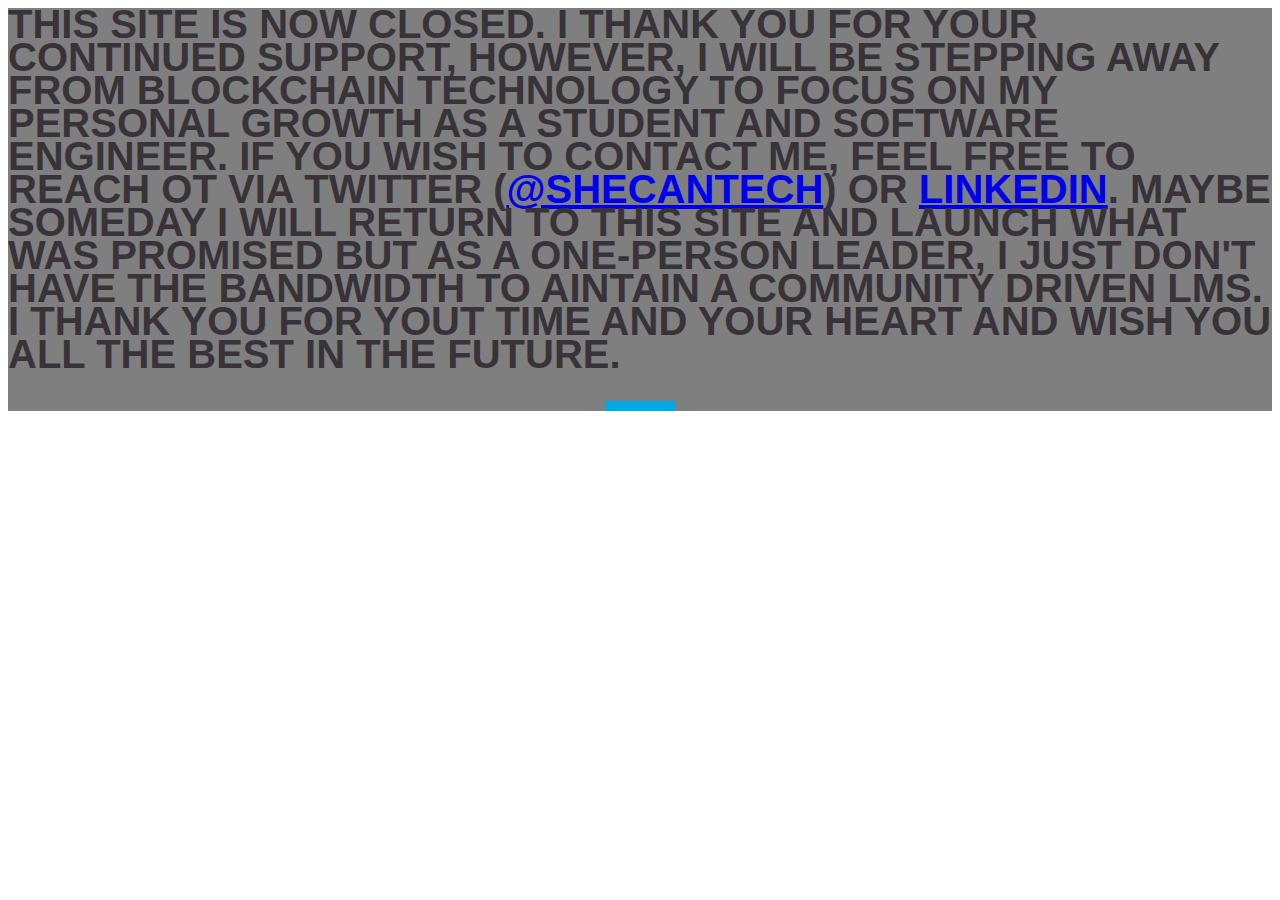
==== commit 1c105557: "Closing Hackblockchain.com" ====
--- a/index.html
+++ b/index.html
@@ -43,9 +43,14 @@
 
 <body id="body" data-spy="scroll" class="demo-lightbox-gallery font-main promo-padding-top">
 	<main class="wrapper">
+		<section class="g-section-bg-gray">
+	<div class="container text-center g-heading-v7 g-mb-0" id="Services">
+	  <h2 class="h2"> This site is now closed. I thank you for your continued support, however, I will be stepping away from blockchain technology to focus on my personal growth as a student and software engineer. If you wish to contact me, feel free to reach ot via Twitter (<a href="https://twitter.com/SheCanTech">@SheCanTech</a>) or <a href="https://linkedin.com/in/SheCanTech">LinkedIn</a>. Maybe someday I will return to this site and launch what was promised but as a one-person leader, I just don't have the bandwidth to aintain a community driven LMS. <br/> I thank you for yout time and your heart and wish you all the best in the future.  </h2>
+		</div>
+		</section>
 
 		<!-- Promo Block-->
-		<section class="promo-section" id="intro">
+		<!--<section class="promo-section" id="intro">
 			<div class="container-fluid no-column-space">
 				<div class="row">
 					<div class="col-sm-6">
@@ -54,7 +59,7 @@
 								<div class="text-right pull-right">
 									<span class="promo__pretitle g-dp-block g-mb-20">Generation Blockchain</span>
 									<h1 class="promo__title promo__title--right-bar g-pr-30 font-main g-mb-30">HACK<br> BLOCKCHAIN</h1>
-									<a href="http://hackblockchain.org" class="btn-u btn-u--construction trim">Learn More <i class="g-ml-10 fa btn-u__fa fa-arrow-left"></i></a>
+									<a href="#WhyWe" class="btn-u btn-u--construction trim">Learn More <i class="g-ml-10 fa btn-u__fa fa-arrow-left"></i></a>
 								</div>
 							</div>
 						</div>
@@ -66,32 +71,32 @@
 								<div class="text-left pull-left">
 									<span class="promo__pretitle g-dp-block g-mb-20">#SheCanTech</span>
 									<h1 class="promo__title g-pl-30 promo__title--left-bar font-main g-mb-30">WOMEN IN<br> BLOCKCHAIN</h1>
-									<a href="http://herblockchain.org" class="btn-u btn-u--construction trim"><i class="g-mr-10 fa btn-u__fa fa-arrow-right"></i> Learn More</a>
-								</div>
-							</div>
-						</div>
-					</div>
-				</div>
-			</div>
-		</section>
+									<a href="http://womeninblockchainglobal.org" class="btn-u btn-u--construction trim"><i class="g-mr-10 fa btn-u__fa fa-arrow-right"></i> Learn More</a>
+								</div>
+							</div>
+						</div>
+					</div>
+				</div>
+			</div>
+		</section> -->
 		<!-- End Promo Block -->
 
 		<!-- About -->
-		<section id="about">
+		<!--<section id="about">
 			<div class="container-fluid no-padding with-bg with-bg--1">
 				<div class="color-overlay"></div>
-				<div class="container">
+				<div class="container"> -->
 					<!-- call to action -->
-					<div class=" row g-pt-20 g-pb-30">
+					<!-- <div class=" row g-pt-20 g-pb-30">
 						<div class="col-lg-12 col-sm-12">
 							<div class="call-action-v1 call-action-v1-boxed">
 		            <div class="call-action-v1-box">
 		                <div class="call-action-v1-in">
 		                    <h3 class="cta__title font-main">Ready to hack blockchain technology?</h3>
-		                    <p class="cta__text">Whether it be organizing your first hackathon or browsing for starter tips on building your first application with blockchain technology, we can help. Discover more now!</p>
+		                    <p class="cta__text">Whether it be organizing your first hackathon or browsing for starter tips on building your first application with blockchain technology. We can help. Discover more now!</p>
 		                </div>
 		                <div class="call-action-v1-in inner-btn page-scroll">
-		                    <a href="https://airtable.com/shrowaLKijEaXa9zI" class="btn-u btn-u--construction trim"><i class="g-mr-10 fa btn-u__fa fa-arrow-right"></i> Get Started</a>
+		                    <a href="https://airtable.com/shrRIzxovam3cldEO" class="btn-u btn-u--construction trim"><i class="g-mr-10 fa btn-u__fa fa-arrow-right"></i> Get Started</a>
 		                </div>
 		            </div>
 			        </div>
@@ -99,9 +104,9 @@
 					</div>
 				</div>
 			</div>
-		</section>
+		</section>-->
 		<!-- End About -->
-				<div class="chess-about-us equal-height-columns clearfix" id="About">
+				<!--<div class="chess-about-us equal-height-columns clearfix" id="About">
 		<div class="chess-about-us-item chess-about-us-item--1 equal-height-column" style="height:342px;">
 			<div class="chess-about-us-inner chess-about-us-inner--left">
 				<h3>LEARN</h3>
@@ -126,11 +131,11 @@
 				<p>Connect with investors and industry leaders by pitching your projects directly to the people who matter.</p>
 			</div>
 		</div>
-	</div>
+	</div> -->
 	<!-- End About Us Block -->
 
 	<!-- Why We Block -->
-	<div class="why-we equal-height-columns g-heading-v7 g-mb-0 clearfix" id="WhyWe">
+	<!-- <div class="why-we equal-height-columns g-heading-v7 g-mb-0 clearfix" id="WhyWe">
 		<div class="why-we-item why-we-item--light equal-height-column shannon-edit">
 			<div class="why-we-item-inner">
 				<h2 class="h2"><em class="block-name">HOW WE'RE HELPING COMMUNITIES TO</em> Hack Blockchain</h2>
@@ -172,20 +177,20 @@
 				</div>
 			</div>
 		</div>
-	</div>
+	</div> -->
 	<!-- End Why We Block -->
 
 	<!-- What We Do Block -->
-		<section class="g-section-bg-gray">
+		<!--<section class="g-section-bg-gray">
 	<div class="container text-center g-heading-v7 g-mb-0" id="Services">
 	  <h2 class="h2"> What MAKES US UNIQUE</h2>
 	  <div class="row g-mb-70">
 			<div class="col-sm-8 col-sm-offset-2"><p>Unlike many blockchain bootcamps or virtual hackathons, our services are completely free, highly inclusive and open to everyone. Our members can choose to learn and experience distributed ledger technology either indirectly and/or directly. We're organizing an array of in-person workshops to give prospective learners an opportunity to get their hands dirty with blockchain technology.</p></div>
 		</div>
 		</div>
-			</section>
+			</section>-->
 		<!-- Contacts -->
-  <div class="contacts-v4 text-center g-heading-v7 equal-height-columns" id="Contact">
+  <!--<div class="contacts-v4 text-center g-heading-v7 equal-height-columns" id="Contact">
 		<div class="row">
   		<div class="col-sm-3 contacts-v4-info contacts-v4-info--dark equal-height-column">
   			<i class="icon-line icon-trophy icon-v4 g-mb-30"></i>
@@ -212,17 +217,17 @@
 				</div>
   		</div>
   	</div>
-  </div>
+  </div>-->
 	<!-- End Contacts -->
 		<!-- Our Services -->
-		<section id="services">
+		<!--<section id="services">
 			<div class="container content-lg g-pb-90">
 				<div class="heading-v14 text-center g-mb-100">
 					<span class="heading-v14__block-name g-dp-block g-mb-20">START DISRUPTING</span>
 					<h1 class="heading-v14__title font-main">UPCOMING EVENTS</h1>
-				</div>
+				</div>-->
 				<!-- Tab v3 -->
-				<div class="row tab-v3">
+				<!--<div class="row tab-v3">
 					<div class="col-sm-3">
 						<ul class="nav nav-pills nav-stacked">
 							<li class="active">
@@ -325,10 +330,10 @@
 						</div>
 						<a href="https://airtable.com/shrem6Fwz6Qj6Ooa3" class="btn-u btn-u-default"><i class="fa fa-clock-o"></i>&nbsp;&nbsp;Add An Event</a>
 					</div>
-				</div>
+				</div>-->
 				<!-- Tab v3 -->
 			<!--</div>-->
-			</div>
+			<!--</div>
 		</section>
 		
 		<section id="about" class="g-section-bg-gray">
@@ -340,11 +345,11 @@
 							<h3 class="about__title font-main g-mb-20">WE ALSO OFFER AN ARRAY OF SERVICES</h3>
 							<p class="about__text">Are you looking to host a blockchain workshop for your school, company, meetup, or just for the educational benefit? Or are you a company striving to organize a blockchain-focused hackathon and are in need of educational resources? Our team can help! </p>
 							<p class="about__text">Reach out to us today at <strong><a href="mailto:hello@hackblockchain.com">hello@hackblockchain.com</a></strong>or call <strong><a href="tel:240-449-4116">240-449-4116</a></strong>.</p>
-						</div>
+						</div>-->
 						<!-- Tabs -->
-						<div class="col-md-7">
+						<!--<div class="col-md-7">-->
 							<!-- Accordion v1 -->
-							<div class="panel-group acc-v1 plus-toggle " id="accordion-1">
+							<!--<div class="panel-group acc-v1 plus-toggle " id="accordion-1">
 								<div class="panel panel-default">
 									<div class="panel-heading">
 										<h4 class="panel-title">
@@ -412,16 +417,16 @@
 										</div>
 									</div>
 								</div>
-							</div>
+							</div>-->
 							<!-- End Accordion v1 -->
-						</div>
-					</div>
-				</div>
-			</div>
-		</section>
+						<!--</div>
+					</div>
+				</div>
+			</div>
+		</section>-->
 		<!-- End About -->
 		<!-- Footer -->
-		<footer class="footer">
+		<!--<footer class="footer">
 			<div class="container-fluid no-padding with-bg with-bg--6">
 				<div class="color-overlay"></div>
 				<div class="container content-md">
@@ -446,7 +451,7 @@
 					</div>
 				</div>
 			</div>
-		</footer>
+		</footer>-->
 		<!-- End Footer -->
 	</main>
 
--- a/Site/assets/css/construction.style.css
+++ b/Site/assets/css/construction.style.css
@@ -1227,3 +1227,7 @@
 	background: #fff;
 	padding: 10px;
 }
+
+#Services p {
+	font-size:  20px;
+}
